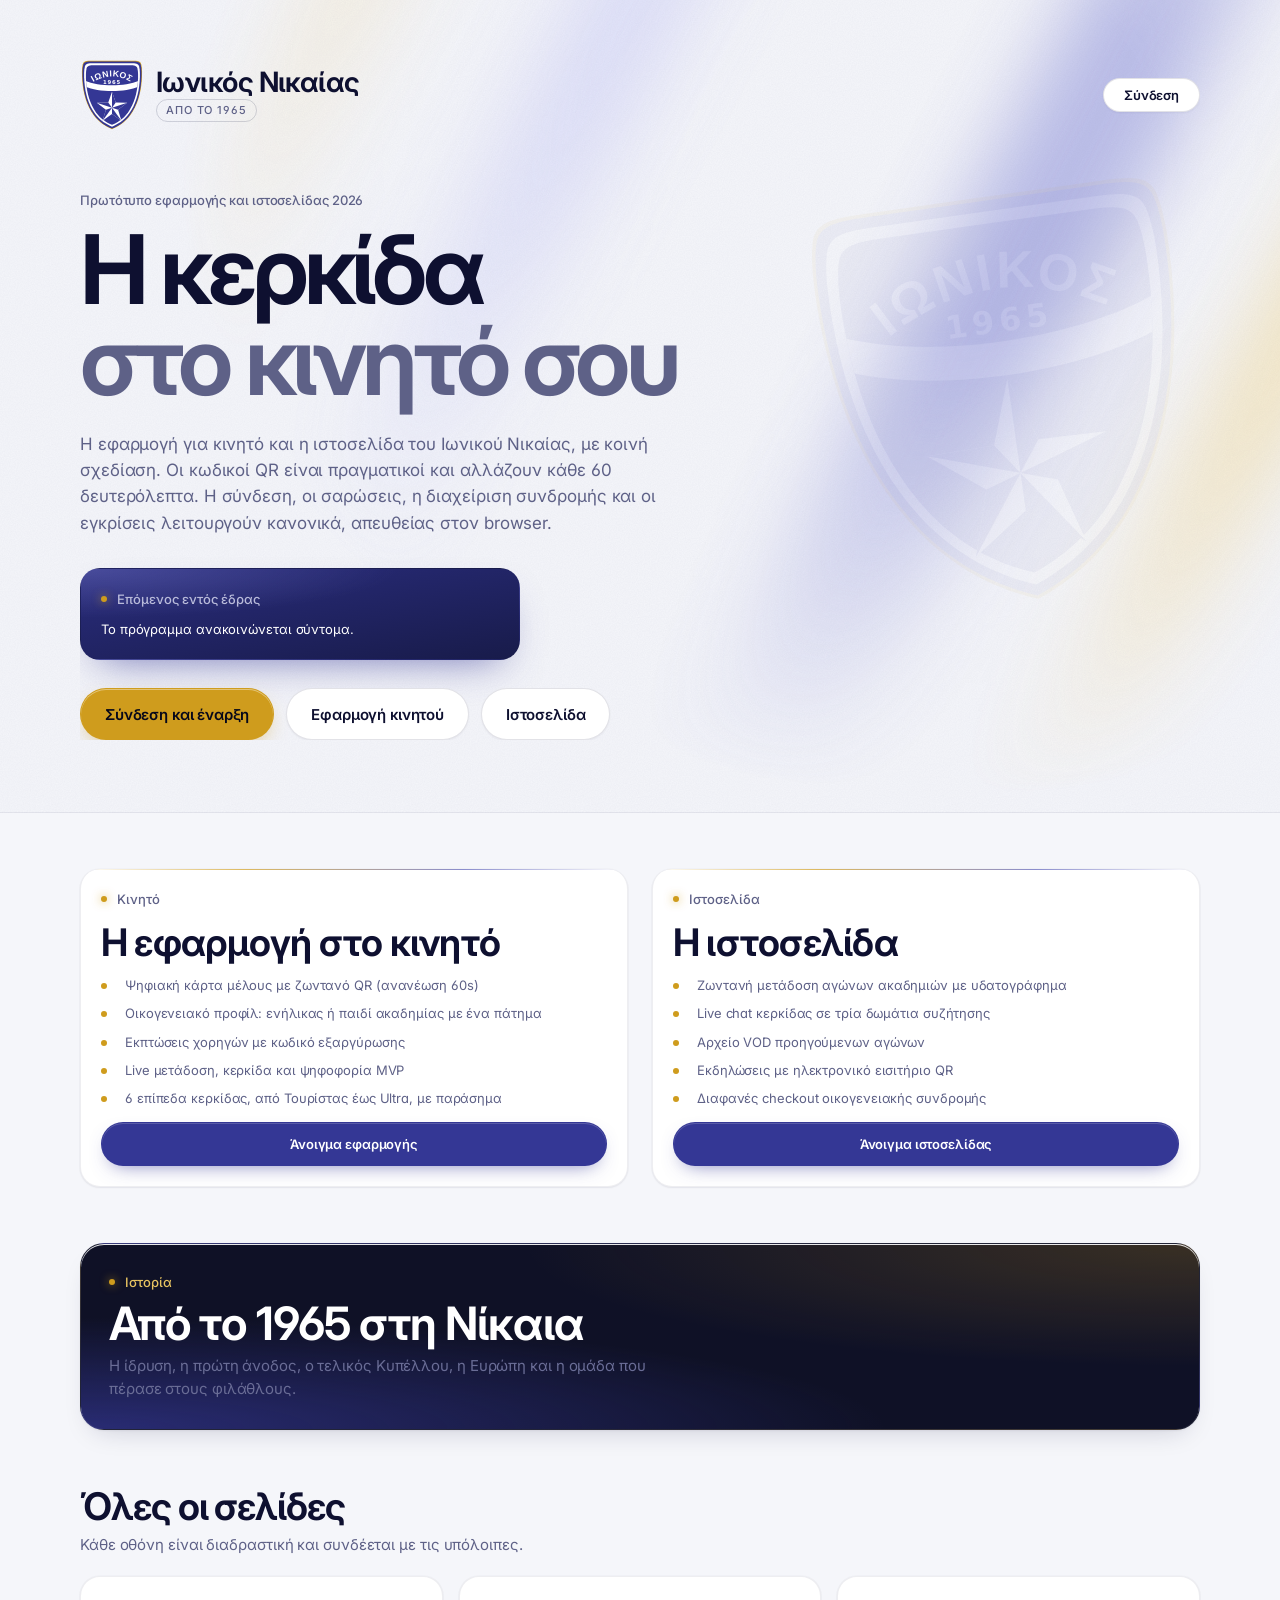
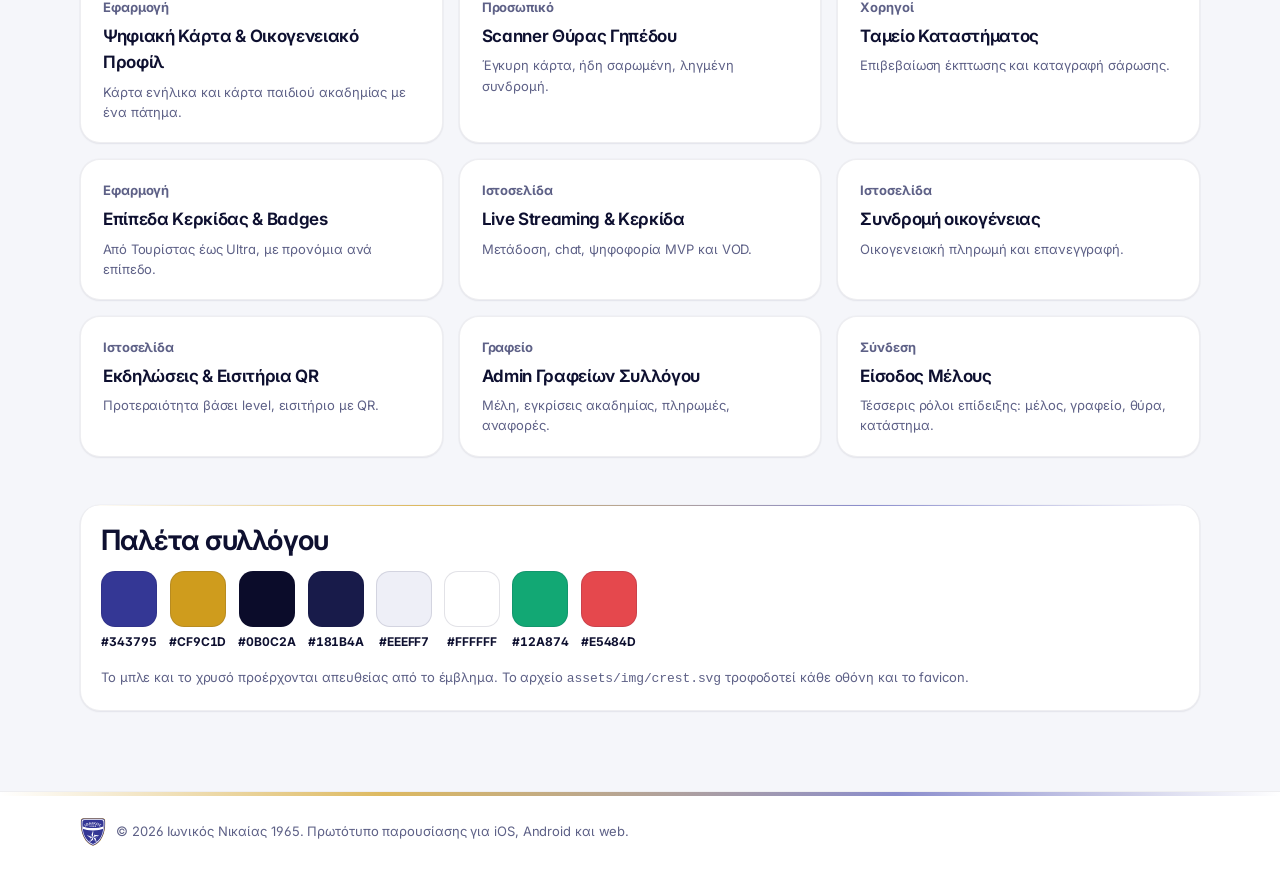
==== index.html @ 1cebd692 "Φωτεινή μοντέρνα εκδοχή Το light.css φορτώνεται μετά το modern.css: λευκό και ανοιχτό γκρι, μπλε κου" ====
<!doctype html>
<html lang="el">
<head>
<meta charset="utf-8">
<meta name="viewport" content="width=device-width, initial-scale=1">
<title>Ιωνικός 1965 · UI/UX Πρωτότυπο Εφαρμογής &amp; Ιστοσελίδας 2026</title>
<meta name="description" content="Διαδραστικό πρωτότυπο: η επίσημη εφαρμογή και η ιστοσελίδα του Ιωνικού Νικαίας 1965.">
<link rel="icon" href="assets/img/crest.svg">
<link rel="preconnect" href="https://fonts.googleapis.com">
<link rel="preconnect" href="https://fonts.gstatic.com" crossorigin>
<link href="https://fonts.googleapis.com/css2?family=Inter:wght@400..800&display=swap" rel="stylesheet">
<link rel="stylesheet" href="assets/css/tokens.css?v=20261108L2">
<link rel="stylesheet" href="assets/css/components.css?v=20261108L2">
<link rel="stylesheet" href="assets/css/shell.css?v=20261108L2">
<style>
  .hero {
    position: relative;
    padding: 56px 24px 72px;
    background: var(--terrace), var(--floodlight), var(--ink-900);
    color: #fff;
  }
  .hero__wrap { max-width: 1120px; margin: 0 auto; position: relative; }
  .hero__top { display: flex; align-items: center; justify-content: space-between; gap: 16px; flex-wrap: wrap; margin-bottom: 56px; }
  .hero__kicker { color: var(--ion-gold-300); font-family: var(--font-display); font-weight: 700; font-size: var(--fs-md); margin: 0 0 14px; }
  .hero h1 {
    font-size: clamp(48px, 9vw, 112px);
    font-weight: 900;
    font-stretch: 66%;
    line-height: .9;
    letter-spacing: -.01em;
    max-width: 11ch;
  }
  .hero h1 span { display: block; color: var(--ion-gold); }
  .hero p.lead { color: var(--ink-300); font-size: var(--fs-md); max-width: 58ch; margin: 24px 0 32px; }
  .hero .crest-watermark::before { width: min(40%, 380px); right: 0; opacity: .1; }
  .hero__countdown { max-width: 440px; margin: 0 0 28px; }

  .main { background: var(--bg); padding: 56px 24px 80px; }
  .main__wrap { max-width: 1120px; margin: 0 auto; }

  .mock-grid { display: grid; grid-template-columns: 1fr 1fr; gap: 24px; margin-bottom: 56px; }
  .mock { display: grid; gap: 14px; align-content: start; }
  .mock__title { font-family: var(--font-display); font-size: var(--fs-2xl); font-weight: 800; font-stretch: var(--stretch-headline); line-height: 1; }
  .mock__list { margin: 0; padding: 0; list-style: none; color: var(--text-muted); font-size: var(--fs-sm); display: grid; gap: 8px; }
  .mock__list li { display: grid; grid-template-columns: 14px 1fr; gap: 10px; align-items: baseline; }
  .mock__list li::before { content: ""; width: 8px; height: 8px; border-radius: 2px; background: var(--ion-gold); transform: translateY(-1px); }

  .screens { display: grid; grid-template-columns: repeat(3, 1fr); gap: 16px; }
  .screen-link {
    display: grid; gap: 6px; align-content: start;
    padding: 20px 20px 20px 22px;
    border-radius: var(--r-lg);
    background: var(--paper);
    border: 1px solid var(--paper-200);
    box-shadow: inset 4px 0 0 var(--paper-300);
    text-decoration: none;
    color: inherit;
    transition: box-shadow var(--dur) var(--ease), border-color var(--dur) var(--ease);
  }
  .screen-link:hover { border-color: var(--ion-navy-300); box-shadow: inset 4px 0 0 var(--ion-gold), var(--shadow-md); }
  .screen-link__no { font-family: var(--font-display); font-size: var(--fs-sm); font-weight: 700; color: var(--ion-gold-600); }
  .screen-link__name { font-family: var(--font-display); font-weight: 800; font-size: var(--fs-md); }
  .screen-link__desc { font-size: var(--fs-sm); color: var(--text-muted); }

  .history-link {
    display: grid; gap: 8px; margin-bottom: 56px;
    padding: 28px; border-radius: var(--r-xl);
    background: var(--terrace), linear-gradient(120deg, var(--ion-navy), var(--ion-navy-700));
    color: #fff; text-decoration: none;
    box-shadow: inset 6px 0 0 var(--ion-gold), var(--shadow-md);
  }
  .history-link .eyebrow { color: var(--ion-gold-300); }
  .history-link__title { font-family: var(--font-display); font-weight: 900; font-stretch: var(--stretch-headline); font-size: clamp(30px, 5vw, 46px); line-height: 1; }
  .history-link__text { color: var(--ink-300); max-width: 60ch; }
  .history-link:hover { box-shadow: inset 6px 0 0 var(--ion-gold), var(--shadow-lg); }
  .palette { display: flex; flex-wrap: wrap; gap: 12px; }
  .sw { display: grid; gap: 6px; justify-items: center; font-size: var(--fs-xs); font-family: var(--font-display); font-weight: 700; font-variant-numeric: tabular-nums; }
  .sw__chip { width: 56px; height: 56px; border-radius: var(--r-md); border: 1px solid rgba(0,0,0,.12); }

  @media (max-width: 860px) {
    .mock-grid, .screens { grid-template-columns: 1fr; }
    .hero__top { margin-bottom: 36px; }
  }
</style>
<link rel="stylesheet" href="assets/css/modern.css?v=20261108L2">
<link rel="stylesheet" href="assets/css/light.css?v=20261108L2">
</head>
<body>

<header class="hero theme-dark">
  <div class="hero__wrap crest-watermark">
    <div class="hero__top">
      <div class="brandmark">
        <img class="crest crest--lg" src="assets/img/crest.svg" alt="Έμβλημα Ιωνικού Νικαίας">
        <div class="brandmark__text">
          <strong class="brandmark__name" style="font-size:var(--fs-xl)">Ιωνικός Νικαίας</strong>
          <span class="seal" style="justify-self:start">ΑΠΟ ΤΟ 1965</span>
        </div>
      </div>
      <a class="btn btn--ghost btn--sm" href="login.html">Σύνδεση</a>
    </div>

    <p class="hero__kicker">Πρωτότυπο εφαρμογής και ιστοσελίδας 2026</p>
    <h1>Η κερκίδα <span>στο κινητό σου</span></h1>
    <p class="lead">
      Η εφαρμογή για κινητό και η ιστοσελίδα του Ιωνικού Νικαίας, με κοινή σχεδίαση.
      Οι κωδικοί QR είναι πραγματικοί και αλλάζουν κάθε 60 δευτερόλεπτα. Η σύνδεση,
      οι σαρώσεις, η διαχείριση συνδρομής και οι εγκρίσεις λειτουργούν κανονικά,
      απευθείας στον browser.
    </p>

    <div class="hero__countdown" id="heroCountdown"></div>

    <div class="cluster">
      <a class="btn btn--gold btn--lg" href="login.html">Σύνδεση και έναρξη</a>
      <a class="btn btn--outline btn--lg" href="app.html">Εφαρμογή κινητού</a>
      <a class="btn btn--outline btn--lg" href="web.html">Ιστοσελίδα</a>
    </div>
  </div>
</header>

<main class="main">
  <div class="main__wrap">

    <section class="mock-grid">
      <article class="mock card card--rule">
        <div class="eyebrow">Κινητό</div>
        <h2 class="mock__title">Η εφαρμογή στο κινητό</h2>
        <ul class="mock__list">
          <li>Ψηφιακή κάρτα μέλους με ζωντανό QR (ανανέωση 60s)</li>
          <li>Οικογενειακό προφίλ: ενήλικας ή παιδί ακαδημίας με ένα πάτημα</li>
          <li>Εκπτώσεις χορηγών με κωδικό εξαργύρωσης</li>
          <li>Live μετάδοση, κερκίδα και ψηφοφορία MVP</li>
          <li>6 επίπεδα κερκίδας, από Τουρίστας έως Ultra, με παράσημα</li>
        </ul>
        <a class="btn btn--primary btn--block" href="app.html">Άνοιγμα εφαρμογής</a>
      </article>

      <article class="mock card card--rule">
        <div class="eyebrow">Ιστοσελίδα</div>
        <h2 class="mock__title">Η ιστοσελίδα</h2>
        <ul class="mock__list">
          <li>Ζωντανή μετάδοση αγώνων ακαδημιών με υδατογράφημα</li>
          <li>Live chat κερκίδας σε τρία δωμάτια συζήτησης</li>
          <li>Αρχείο VOD προηγούμενων αγώνων</li>
          <li>Εκδηλώσεις με ηλεκτρονικό εισιτήριο QR</li>
          <li>Διαφανές checkout οικογενειακής συνδρομής</li>
        </ul>
        <a class="btn btn--primary btn--block" href="web.html">Άνοιγμα ιστοσελίδας</a>
      </article>
    </section>

    <a class="history-link" href="web.html#history">
      <span class="eyebrow">Ιστορία</span>
      <span class="history-link__title">Από το 1965 στη Νίκαια</span>
      <span class="history-link__text">Η ίδρυση, η πρώτη άνοδος, ο τελικός Κυπέλλου, η Ευρώπη και η ομάδα που πέρασε στους φιλάθλους.</span>
    </a>

    <h2 class="display" style="font-size:var(--fs-2xl);margin-bottom:6px">Όλες οι σελίδες</h2>
    <p class="muted" style="margin:0 0 20px">Κάθε οθόνη είναι διαδραστική και συνδέεται με τις υπόλοιπες.</p>

    <section class="screens" style="margin-bottom:48px">
      <a class="screen-link" href="app.html">
        <span class="screen-link__no">Εφαρμογή</span>
        <span class="screen-link__name">Ψηφιακή Κάρτα &amp; Οικογενειακό Προφίλ</span>
        <span class="screen-link__desc">Κάρτα ενήλικα και κάρτα παιδιού ακαδημίας με ένα πάτημα.</span>
      </a>
      <a class="screen-link" href="scanner.html">
        <span class="screen-link__no">Προσωπικό</span>
        <span class="screen-link__name">Scanner Θύρας Γηπέδου</span>
        <span class="screen-link__desc">Έγκυρη κάρτα, ήδη σαρωμένη, ληγμένη συνδρομή.</span>
      </a>
      <a class="screen-link" href="merchant.html">
        <span class="screen-link__no">Χορηγοί</span>
        <span class="screen-link__name">Ταμείο Καταστήματος</span>
        <span class="screen-link__desc">Επιβεβαίωση έκπτωσης και καταγραφή σάρωσης.</span>
      </a>
      <a class="screen-link" href="app.html">
        <span class="screen-link__no">Εφαρμογή</span>
        <span class="screen-link__name">Επίπεδα Κερκίδας &amp; Badges</span>
        <span class="screen-link__desc">Από Τουρίστας έως Ultra, με προνόμια ανά επίπεδο.</span>
      </a>
      <a class="screen-link" href="web.html#live">
        <span class="screen-link__no">Ιστοσελίδα</span>
        <span class="screen-link__name">Live Streaming &amp; Κερκίδα</span>
        <span class="screen-link__desc">Μετάδοση, chat, ψηφοφορία MVP και VOD.</span>
      </a>
      <a class="screen-link" href="web.html#subscription">
        <span class="screen-link__no">Ιστοσελίδα</span>
        <span class="screen-link__name">Συνδρομή οικογένειας</span>
        <span class="screen-link__desc">Οικογενειακή πληρωμή και επανεγγραφή.</span>
      </a>
      <a class="screen-link" href="web.html#events">
        <span class="screen-link__no">Ιστοσελίδα</span>
        <span class="screen-link__name">Εκδηλώσεις &amp; Εισιτήρια QR</span>
        <span class="screen-link__desc">Προτεραιότητα βάσει level, εισιτήριο με QR.</span>
      </a>
      <a class="screen-link" href="admin.html">
        <span class="screen-link__no">Γραφείο</span>
        <span class="screen-link__name">Admin Γραφείων Συλλόγου</span>
        <span class="screen-link__desc">Μέλη, εγκρίσεις ακαδημίας, πληρωμές, αναφορές.</span>
      </a>
      <a class="screen-link" href="login.html">
        <span class="screen-link__no">Σύνδεση</span>
        <span class="screen-link__name">Είσοδος Μέλους</span>
        <span class="screen-link__desc">Τέσσερις ρόλοι επίδειξης: μέλος, γραφείο, θύρα, κατάστημα.</span>
      </a>
    </section>

    <section class="card card--rule">
      <h2 class="display" style="font-size:var(--fs-xl);margin-bottom:16px">Παλέτα συλλόγου</h2>
      <div class="palette">
        <div class="sw"><span class="sw__chip" style="background:#343795"></span>#343795</div>
        <div class="sw"><span class="sw__chip" style="background:#CF9C1D"></span>#CF9C1D</div>
        <div class="sw"><span class="sw__chip" style="background:#0B0C2A"></span>#0B0C2A</div>
        <div class="sw"><span class="sw__chip" style="background:#181B4A"></span>#181B4A</div>
        <div class="sw"><span class="sw__chip" style="background:#EEEFF7"></span>#EEEFF7</div>
        <div class="sw"><span class="sw__chip" style="background:#FFFFFF"></span>#FFFFFF</div>
        <div class="sw"><span class="sw__chip" style="background:#12A874"></span>#12A874</div>
        <div class="sw"><span class="sw__chip" style="background:#E5484D"></span>#E5484D</div>
      </div>
      <p class="t-sm muted" style="margin:16px 0 0">
        Το μπλε και το χρυσό προέρχονται απευθείας από το έμβλημα. Το αρχείο
        <code>assets/img/crest.svg</code> τροφοδοτεί κάθε οθόνη και το favicon.
      </p>
    </section>

  </div>
</main>

<footer class="web__foot theme-dark has-stripe has-stripe--top">
  <div class="cluster" style="max-width:1120px;margin:0 auto;gap:10px">
    <img class="crest crest--sm" src="assets/img/crest.svg" alt="">
    © 2026 Ιωνικός Νικαίας 1965. Πρωτότυπο παρουσίασης για iOS, Android και web.
  </div>
</footer>

<script src="assets/js/data.js?v=20261108L2"></script>
<script src="assets/js/core.js?v=20261108L2"></script>
<script src="assets/js/icons.js?v=20261108L2"></script>
<script>
  (function () {
    var ION = window.ION, p = ION.Auth.activeProfile();
    document.getElementById("heroCountdown").appendChild(ION.countdownCard(p ? p.id : null, "login.html"));
  })();
</script>
</body>
</html>
---- assets/css/tokens.css ----
/* ==========================================================================
   ΙΩΝΙΚΟΣ 1965 :: Design Tokens
   Heritage matchday: όλα τα χρώματα βγαίνουν από το έμβλημα.
   Ένα αρχείο, μία αλήθεια: web + app χρησιμοποιούν τα ίδια tokens.
   ========================================================================== */

:root {
  /* ---- Brand ---------------------------------------------------------- */
  /* Μπλε και χρυσό ακριβώς από το έμβλημα του συλλόγου. */
  --ion-navy:        #343795;  /* κύριο χρώμα συλλόγου */
  --ion-navy-600:    #2A2D7E;
  --ion-navy-700:    #1F2163;
  --ion-navy-300:    #6E71C0;
  --ion-navy-100:    #E4E5F5;

  --ion-gold:        #CF9C1D;  /* μόνο για τόνους: γραμμές, ενεργά, κύρια ενέργεια */
  --ion-gold-600:    #9E7612;  /* χρυσό για κείμενο πάνω σε ανοιχτό φόντο */
  --ion-gold-300:    #E7C361;
  --ion-gold-100:    #F8EDCF;

  /* ---- Νύχτα αγώνα: σκοτεινές επιφάνειες βαμμένες με το μπλε του εμβλήματος */
  --ink-900:         #0B0C2A;  /* φόντο γηπέδου τη νύχτα */
  --ink-800:         #111339;
  --ink-700:         #181B4A;  /* κάρτες σε dark, κείμενο σε light */
  --ink-600:         #23266A;
  --ink-500:         #3A3D7A;
  --ink-400:         #5F6290;
  --ink-300:         #A9ABCF;

  --line-dark:       #2E3275;  /* περίγραμμα σε σκοτεινές επιφάνειες */
  --line-dark-soft:  #20235C;

  /* ---- Χαρτί: ανοιχτές επιφάνειες με απόχρωση μπλε, όχι μπεζ ---------- */
  --paper:           #FFFFFF;
  --paper-50:        #F8F8FC;
  --paper-100:       #EEEFF7;
  --paper-200:       #E3E5F1;
  --paper-300:       #CDD0E4;

  /* ---- Semantic ------------------------------------------------------- */
  --ok:              #12A874;
  --ok-600:          #0B7F57;
  --ok-300:          #3DDBA0;
  --ok-soft:         #0E3A2E;

  --warn:            #F0A020;
  --warn-soft:       #5A3310;

  --danger:          #E5484D;
  --danger-600:      #C8363B;
  --danger-300:      #FF7A7E;
  --danger-soft:     #4A1114;

  --live:            #FF3B30;

  /* ---- Βαθμίδες τροπαίων ---------------------------------------------- */
  --tier-bronze:     #B4703A;
  --tier-silver:     #9AA3B5;
  --tier-gold:       var(--ion-gold);
  --tier-platinum:   #A7C7E7;

  /* ---- Ρόλοι (light theme = προεπιλογή) ------------------------------- */
  --bg:              var(--paper-100);
  --surface:         var(--paper);
  --surface-2:       var(--paper-50);
  --surface-3:       var(--paper-200);
  --border:          var(--paper-300);
  --border-soft:     var(--paper-200);
  --text:            var(--ink-700);
  --text-muted:      var(--ink-400);
  --text-invert:     #FFFFFF;

  /* ---- Typography ------------------------------------------------------ */
  /* Noto Sans Display (μεταβλητό πλάτος, πλήρη ελληνικά) για τίτλους.
     Open Sans για το κείμενο. Το πλάτος κληρονομείται: οι τίτλοι
     στενεύουν, η Open Sans δεν έχει άξονα πλάτους και μένει ίδια. */
  --font-display: "Noto Sans Display", "Commissioner", system-ui, -apple-system, "Segoe UI", sans-serif;
  --font-body:    "Open Sans", system-ui, -apple-system, "Segoe UI", sans-serif;
  --stretch-ui:       88%;   /* κουμπιά, ετικέτες */
  --stretch-headline: 72%;   /* μεγάλοι τίτλοι, σκορ */

  --fs-xs:    12px;
  --fs-sm:    13px;
  --fs-base:  15px;
  --fs-md:    17px;
  --fs-lg:    21px;
  --fs-xl:    28px;
  --fs-2xl:   38px;
  --fs-3xl:   52px;

  --lh-tight: 1.08;
  --lh-snug:  1.35;
  --lh-base:  1.55;

  /* ---- Space / radius / elevation -------------------------------------- */
  --sp-1:  4px;
  --sp-2:  8px;
  --sp-3:  12px;
  --sp-4:  16px;
  --sp-5:  20px;
  --sp-6:  24px;
  --sp-8:  32px;
  --sp-10: 40px;
  --sp-12: 48px;
  --sp-16: 64px;

  /* Ιεραρχία γωνιών: τα χειριστήρια είναι πιο τετράγωνα από τις κάρτες. */
  --r-sm:   6px;
  --r-md:   10px;
  --r-lg:   14px;
  --r-xl:   20px;
  --r-2xl:  28px;
  --r-pill: 999px;

  --shadow-sm:  0 1px 0 rgba(24, 27, 74, .04), 0 1px 2px rgba(24, 27, 74, .08);
  --shadow-md:  0 2px 0 rgba(24, 27, 74, .04), 0 8px 18px -6px rgba(24, 27, 74, .18);
  --shadow-lg:  0 24px 48px -12px rgba(11, 12, 42, .42), 0 4px 10px rgba(11, 12, 42, .12);
  --shadow-gold: 0 0 0 1px var(--ion-gold), 0 10px 28px -8px rgba(207, 156, 29, .45);

  --ring: 0 0 0 3px rgba(207, 156, 29, .55);

  /* ---- Υπογραφή συλλόγου ------------------------------------------------ */
  /* Ρίγα κασκόλ: μπλε, λευκή λωρίδα, χρυσή λωρίδα. */
  --stripe: repeating-linear-gradient(90deg,
              var(--ion-gold) 0 28px,
              #fff 28px 32px,
              var(--ion-navy) 32px 60px,
              #fff 60px 64px);
  /* Διαγώνια υφή σκαλιών κερκίδας, μόνο σε σκοτεινές επιφάνειες. */
  --terrace: repeating-linear-gradient(135deg,
              rgba(255, 255, 255, .035) 0 2px,
              transparent 2px 13px);
  /* Ουρανός γηπέδου: προβολείς πάνω από το μπλε της νύχτας. */
  --floodlight:
    radial-gradient(900px 420px at 50% -12%, rgba(110, 113, 192, .42), transparent 64%),
    radial-gradient(520px 300px at 100% 0%, rgba(207, 156, 29, .14), transparent 60%);

  --dur: 180ms;
  --ease: cubic-bezier(.2, .7, .3, 1);
}

html { font-stretch: var(--stretch-ui); }

/* ---- Dark surfaces (Live / Scanner / headers / ήρωες) ------------------ */
.theme-dark,
:root[data-theme="dark"] {
  --bg:          var(--ink-900);
  --surface:     var(--ink-700);
  --surface-2:   var(--ink-800);
  --surface-3:   var(--ink-600);
  --border:      var(--line-dark);
  --border-soft: var(--line-dark-soft);
  --text:        #F3F4FC;
  --text-muted:  var(--ink-300);
  --text-invert: var(--ink-900);
}

@media (prefers-reduced-motion: reduce) {
  *, *::before, *::after {
    animation-duration: .001ms !important;
    animation-iteration-count: 1 !important;
    transition-duration: .001ms !important;
  }
}

/* ---- Φωτεινή επιφάνεια μέσα σε σκοτεινή σελίδα ----------------------- */
.theme-light {
  --surface:     var(--paper);
  --surface-2:   var(--paper-50);
  --surface-3:   var(--paper-200);
  --border:      var(--paper-300);
  --border-soft: var(--paper-200);
  --text:        var(--ink-700);
  --text-muted:  var(--ink-400);
  --text-invert: #FFFFFF;
  color: var(--text);
}
---- assets/css/components.css ----
/* ==========================================================================
   ΙΩΝΙΚΟΣ 1965 :: Κοινά Components
   Τα ΙΔΙΑ κουμπιά, κάρτες, chips, tabs σε app ΚΑΙ web.
   ========================================================================== */

*, *::before, *::after { box-sizing: border-box; }

html { -webkit-text-size-adjust: 100%; }

body {
  margin: 0;
  font-family: var(--font-body);
  font-size: var(--fs-base);
  line-height: var(--lh-base);
  color: var(--text);
  background: var(--bg);
  -webkit-font-smoothing: antialiased;
  text-rendering: optimizeLegibility;
}

h1, h2, h3, h4, h5 {
  font-family: var(--font-display);
  line-height: var(--lh-tight);
  margin: 0;
  letter-spacing: -.005em;
}
h1, h2 { font-stretch: var(--stretch-headline); font-weight: 800; }

a { color: inherit; }

img, svg { max-width: 100%; }

:focus-visible {
  outline: none;
  box-shadow: var(--ring);
  border-radius: var(--r-sm);
}

/* ---- Eyebrow: πεζά, με χρυσή εγκοπή μπροστά ---------------------------- */
.eyebrow {
  display: inline-flex;
  align-items: center;
  gap: 10px;
  font-family: var(--font-display);
  font-size: var(--fs-sm);
  font-weight: 700;
  letter-spacing: .01em;
  color: var(--ion-navy);
}
.eyebrow::before {
  content: "";
  width: 18px; height: 3px;
  border-radius: 2px;
  background: var(--ion-gold);
}
.theme-dark .eyebrow { color: var(--ion-gold-300); }

.screen-title {
  font-size: var(--fs-2xl);
  font-weight: 800;
  margin-top: var(--sp-2);
}

/* ==========================================================================
   BUTTONS : ένα base, πέντε variants, τρία μεγέθη. Παντού ίδια.
   ========================================================================== */
.btn {
  --btn-bg: var(--ion-navy);
  --btn-fg: #fff;
  --btn-bd: transparent;

  appearance: none;
  display: inline-flex;
  align-items: center;
  justify-content: center;
  gap: var(--sp-2);

  font-family: var(--font-display);
  font-size: var(--fs-base);
  font-weight: 700;
  letter-spacing: .01em;
  line-height: 1;
  text-decoration: none;
  white-space: nowrap;

  min-height: 46px;
  padding: 0 var(--sp-5);
  border: 1.5px solid var(--btn-bd);
  border-radius: var(--r-sm);
  font-stretch: var(--stretch-ui);
  background: var(--btn-bg);
  color: var(--btn-fg);
  cursor: pointer;

  transition: transform var(--dur) var(--ease),
              filter var(--dur) var(--ease),
              background-color var(--dur) var(--ease),
              box-shadow var(--dur) var(--ease);
}
.btn:hover:not(:disabled) { filter: brightness(1.1); }
.btn:focus-visible { box-shadow: var(--ring); border-radius: var(--r-sm); }
.btn:active:not(:disabled) { transform: translateY(1px) scale(.995); }
.btn:disabled { opacity: .45; cursor: not-allowed; }

.btn--primary { --btn-bg: var(--ion-navy); --btn-fg: #fff; }
.btn--gold    { --btn-bg: var(--ion-gold); --btn-fg: var(--ink-900); box-shadow: inset 0 -2px 0 rgba(0,0,0,.14); }
.btn--primary { box-shadow: inset 0 -2px 0 rgba(0,0,0,.22); }
.btn--success { --btn-bg: var(--ok);       --btn-fg: #fff; }
.btn--danger  { --btn-bg: var(--danger);   --btn-fg: #fff; }

.btn--ghost {
  --btn-bg: transparent;
  --btn-fg: var(--text);
  --btn-bd: var(--border);
}
.btn--ghost:hover:not(:disabled) { background: var(--surface-3); filter: none; }

.btn--outline {
  --btn-bg: transparent;
  --btn-fg: var(--ion-navy);
  --btn-bd: var(--ion-navy);
}
.theme-dark .btn--outline { --btn-fg: var(--ion-gold-300); --btn-bd: var(--ion-gold); }
.theme-dark .btn--ghost { --btn-fg: var(--text); --btn-bd: rgba(255,255,255,.22); }
.theme-dark .btn--ghost:hover:not(:disabled) { background: rgba(255,255,255,.08); }

.btn--sm { min-height: 36px; padding: 0 var(--sp-4); font-size: var(--fs-sm); }
.btn--lg { min-height: 56px; padding: 0 var(--sp-8); font-size: var(--fs-md); border-radius: var(--r-md); }
.btn--block { display: flex; width: 100%; }
.btn--icon { padding: 0; width: 46px; min-height: 46px; }
.btn--icon.btn--sm { width: 36px; min-height: 36px; }

.btn__sub {
  font-family: var(--font-body);
  font-weight: 600;
  font-size: var(--fs-xs);
  opacity: .8;
}

/* ==========================================================================
   CARDS
   ========================================================================== */
.card {
  background: var(--surface);
  border: 1px solid var(--border-soft);
  border-radius: var(--r-lg);
  padding: var(--sp-5);
  box-shadow: var(--shadow-sm);
}
.card--flat   { box-shadow: none; }
.card--raised { box-shadow: var(--shadow-md); }
.card--navy {
  background: var(--terrace), linear-gradient(165deg, var(--ion-navy) 0%, var(--ion-navy-700) 100%);
  border-color: transparent;
  color: #fff;
}
.card--ink {
  background: var(--terrace), var(--ink-700);
  border-color: var(--line-dark);
  color: #F3F4FC;
}
/* Κάρτα με χρυσή γραμμή στην κορυφή: για τα σημαντικά (συνδρομή, πακέτα). */
.card--rule {
  position: relative;
  border-top: 0;
  padding-top: calc(var(--sp-5) + 4px);
  overflow: hidden;
}
.card--rule::before {
  content: "";
  position: absolute; left: 0; right: 0; top: 0;
  height: 4px;
  background: var(--stripe);
}
.card--gold-ring { box-shadow: var(--shadow-gold); border-color: transparent; }

.card__title {
  font-family: var(--font-display);
  font-size: var(--fs-md);
  font-weight: 800;
}
.card__meta { font-size: var(--fs-sm); color: var(--text-muted); }

/* ==========================================================================
   CHIPS / BADGES / PILLS
   ========================================================================== */
.chip {
  display: inline-flex;
  align-items: center;
  gap: var(--sp-2);
  font-family: var(--font-display);
  font-size: var(--fs-sm);
  font-weight: 700;
  padding: 7px var(--sp-4);
  border-radius: var(--r-pill);
  border: 1px solid var(--border);
  background: var(--surface);
  color: var(--text);
  cursor: pointer;
  transition: all var(--dur) var(--ease);
}
.chip:hover { border-color: var(--ion-navy-300); }
.chip.is-active {
  background: var(--ion-navy);
  border-color: var(--ion-navy);
  color: #fff;
}

.badge {
  display: inline-flex;
  align-items: center;
  gap: 6px;
  font-family: var(--font-display);
  font-size: var(--fs-xs);
  font-weight: 800;
  letter-spacing: .06em;
  text-transform: uppercase;
  padding: 5px 10px;
  border-radius: var(--r-sm);
  background: var(--surface-3);
  color: var(--text);
}
.badge--ok     { background: rgba(16,185,129,.16); color: var(--ok-300); }
.badge--warn   { background: rgba(245,166,35,.18); color: var(--warn); }
.badge--danger { background: rgba(239,68,68,.16);  color: var(--danger-300); }
.badge--gold   { background: rgba(207, 156, 29,.18); color: var(--ion-gold-600); }
.theme-dark .badge--gold { color: var(--ion-gold-300); }
.badge--ok     { color: var(--ok-600); }
.theme-dark .badge--ok, .scan-state .badge--ok { color: var(--ok-300); }
.badge--danger { color: var(--danger-600); }
.theme-dark .badge--danger { color: var(--danger-300); }
.badge--navy   { background: var(--ion-navy); color: #fff; }

.badge--live {
  background: var(--live);
  color: #fff;
  letter-spacing: .1em;
}
.badge--live::before {
  content: "";
  width: 7px; height: 7px;
  border-radius: 50%;
  background: #fff;
  animation: pulse 1.6s infinite;
}
@keyframes pulse { 0%,100% { opacity: 1 } 50% { opacity: .25 } }

.dot {
  width: 8px; height: 8px;
  border-radius: 50%;
  display: inline-block;
  background: var(--ok);
}
.dot--gold { background: var(--ion-gold); }
.dot--red  { background: var(--danger); }

/* ==========================================================================
   SEGMENTED CONTROL (profile switcher)
   ========================================================================== */
.segmented {
  display: flex;
  gap: var(--sp-1);
  padding: var(--sp-1);
  background: var(--paper-200);
  border-radius: var(--r-md);
}
.theme-dark .segmented { background: var(--ink-800); }

.segmented__btn {
  flex: 1;
  appearance: none;
  border: 0;
  background: transparent;
  font-family: var(--font-display);
  font-size: var(--fs-sm);
  font-weight: 700;
  color: var(--text-muted);
  padding: 10px var(--sp-3);
  border-radius: var(--r-sm);
  cursor: pointer;
  transition: all var(--dur) var(--ease);
  line-height: 1.25;
}
.segmented__btn.is-active {
  background: var(--ion-navy);
  color: #fff;
  box-shadow: inset 0 -2px 0 var(--ion-gold), var(--shadow-sm);
}
.segmented__btn.is-active[data-tone="gold"] {
  background: var(--ion-gold);
  color: var(--ink-900);
}

/* ==========================================================================
   LIST ROWS
   ========================================================================== */
.row {
  display: flex;
  align-items: center;
  gap: var(--sp-4);
  padding: var(--sp-4);
  background: var(--surface);
  border: 1px solid var(--border-soft);
  border-radius: var(--r-md);
  transition: all var(--dur) var(--ease);
}
.row + .row { margin-top: var(--sp-3); }
.row__icon {
  flex: 0 0 auto;
  width: 40px; height: 40px;
  display: grid; place-items: center;
  border-radius: var(--r-sm);
  background: var(--ion-navy-100);
  color: var(--ion-navy);
}
.theme-dark .row__icon { background: rgba(52, 55, 149,.5); color: var(--ion-gold-300); }
.row__body { flex: 1 1 auto; min-width: 0; }
.row__title { font-weight: 700; font-family: var(--font-display); }
.row__meta  { font-size: var(--fs-sm); color: var(--text-muted); }
.row__end   { flex: 0 0 auto; font-family: var(--font-display); font-weight: 800; }
.row--clickable { cursor: pointer; }
.row--clickable:hover { border-color: var(--ion-navy-300); box-shadow: var(--shadow-md); }
.row--clickable:hover .row__icon { background: var(--ion-navy); color: var(--ion-gold-300); }

/* ==========================================================================
   STATS
   ========================================================================== */
.stat { display: grid; gap: 2px; }
.stat__value {
  font-family: var(--font-display);
  font-size: var(--fs-2xl);
  font-weight: 800;
  font-stretch: var(--stretch-headline);
  font-variant-numeric: tabular-nums;
  line-height: 1;
}
.stat__label { font-size: var(--fs-sm); color: var(--text-muted); }
.stat--ok   .stat__value { color: var(--ok); }
.stat--gold .stat__value { color: var(--ion-gold-600); }
.theme-dark .stat--gold .stat__value { color: var(--ion-gold); }
.stat--navy .stat__value { color: var(--ion-navy); }
.theme-dark .stat--navy .stat__value { color: #fff; }

/* ==========================================================================
   PROGRESS
   ========================================================================== */
.progress {
  height: 10px;
  border-radius: var(--r-pill);
  background: rgba(255,255,255,.18);
  overflow: hidden;
}
.progress__bar {
  height: 100%;
  border-radius: var(--r-pill);
  background: var(--ion-gold);
  transition: width 600ms var(--ease);
}

/* ==========================================================================
   FORM FIELDS
   ========================================================================== */
.field { display: grid; gap: 6px; }
.field__label {
  font-family: var(--font-display);
  font-size: var(--fs-sm);
  font-weight: 700;
  color: var(--text);
}
.input {
  width: 100%;
  min-height: 48px;
  padding: 0 var(--sp-4);
  font-family: var(--font-body);
  font-size: var(--fs-base);
  color: var(--text);
  background: var(--surface);
  border: 1.5px solid var(--border);
  border-radius: var(--r-md);
  transition: border-color var(--dur) var(--ease), box-shadow var(--dur) var(--ease);
}
.input::placeholder { color: var(--text-muted); }
.input:focus { outline: none; border-color: var(--ion-navy); box-shadow: var(--ring); }
.input--error { border-color: var(--danger); }

.field__error {
  font-size: var(--fs-sm);
  font-weight: 600;
  color: var(--danger);
}

/* ==========================================================================
   CREST (placeholder : αντικαταστήστε με το επίσημο logo)
   ========================================================================== */
.crest { display: block; width: 36px; height: 44px; flex: 0 0 auto; }
.crest--sm { width: 26px; height: 32px; }
.crest--lg { width: 64px; height: 78px; }
.crest--xl { width: 96px; height: 117px; }

/* ==========================================================================
   QR
   ========================================================================== */
.qr {
  background: #fff;
  padding: var(--sp-3);
  border-radius: var(--r-lg);
  display: inline-block;
  line-height: 0;
}
.qr canvas, .qr img { display: block; image-rendering: pixelated; }
.qr--stale { opacity: .35; filter: grayscale(1); }

.qr-countdown {
  font-family: var(--font-display);
  font-weight: 700;
  font-variant-numeric: tabular-nums;
}

/* ==========================================================================
   UTILITIES
   ========================================================================== */
.stack   { display: grid; gap: var(--sp-4); }
.stack-2 { display: grid; gap: var(--sp-2); }
.stack-3 { display: grid; gap: var(--sp-3); }
.stack-6 { display: grid; gap: var(--sp-6); }
.cluster { display: flex; flex-wrap: wrap; gap: var(--sp-3); align-items: center; }
.between { display: flex; align-items: center; justify-content: space-between; gap: var(--sp-3); }
.grow    { flex: 1 1 auto; min-width: 0; }
.center  { text-align: center; }
.muted   { color: var(--text-muted); }
.gold    { color: var(--ion-gold); }
.ok      { color: var(--ok); }
.danger  { color: var(--danger); }
.mono    { font-variant-numeric: tabular-nums; }
.t-sm    { font-size: var(--fs-sm); }
.t-xs    { font-size: var(--fs-xs); }
.t-lg    { font-size: var(--fs-lg); }
.bold    { font-weight: 700; }
.display { font-family: var(--font-display); }
.hidden  { display: none !important; }
.sr-only {
  position: absolute; width: 1px; height: 1px;
  padding: 0; margin: -1px; overflow: hidden;
  clip: rect(0 0 0 0); white-space: nowrap; border: 0;
}

.divider { height: 1px; background: var(--border-soft); border: 0; margin: var(--sp-4) 0; }

/* ---- Toast ------------------------------------------------------------- */
.toast-host {
  position: fixed;
  left: 50%; bottom: 24px;
  transform: translateX(-50%);
  display: grid; gap: var(--sp-2);
  z-index: 9999;
  width: min(420px, calc(100vw - 32px));
}
.toast {
  display: flex; align-items: center; gap: var(--sp-3);
  padding: var(--sp-3) var(--sp-4);
  border-radius: var(--r-md);
  background: var(--ink-700);
  color: #fff;
  box-shadow: var(--shadow-lg);
  font-size: var(--fs-sm);
  font-weight: 600;
  animation: toast-in 240ms var(--ease);
}
.toast--ok     { background: var(--ok-600); }
.toast--danger { background: var(--danger-600); }
@keyframes toast-in { from { opacity: 0; transform: translateY(12px); } }

/* ==========================================================================
   MODAL
   ========================================================================== */
.modal-backdrop {
  position: fixed; inset: 0;
  z-index: 2000;
  background: rgba(11, 12, 42, .7);
  backdrop-filter: blur(4px);
  display: grid; place-items: center;
  padding: var(--sp-4);
  animation: fade-in 160ms var(--ease);
}
@keyframes fade-in { from { opacity: 0 } }

.modal {
  width: min(460px, 100%);
  max-height: 90vh;
  overflow-y: auto;
  background: var(--paper);
  color: var(--ink-700);
  border-radius: var(--r-xl);
  padding: var(--sp-6);
  padding-top: calc(var(--sp-6) + 4px);
  display: grid; gap: var(--sp-4);
  box-shadow: var(--shadow-lg);
  animation: modal-in 200ms var(--ease);
  background-image: var(--stripe);
  background-size: 100% 4px;
  background-repeat: no-repeat;
}
@keyframes modal-in { from { opacity: 0; transform: translateY(14px) scale(.98) } }

.modal__title { font-family: var(--font-display); font-weight: 800; font-size: var(--fs-xl); font-stretch: var(--stretch-headline); line-height: 1.1; }
.modal__text  { font-size: var(--fs-sm); color: var(--ink-400); margin: 0; }
.modal__actions { display: grid; grid-template-columns: 1fr 1fr; gap: var(--sp-3); }
@media (max-width: 420px) { .modal__actions { grid-template-columns: 1fr } }

/* ==========================================================================
   OPTION CARDS (κύκλος χρέωσης, τρόπος πληρωμής)
   ========================================================================== */
.options { display: grid; gap: var(--sp-3); }
.options--row { grid-auto-flow: column; grid-auto-columns: 1fr; }
@media (max-width: 560px) { .options--row { grid-auto-flow: row } }

.option {
  position: relative;
  display: flex; align-items: center; gap: var(--sp-3);
  padding: var(--sp-4);
  border: 1.5px solid var(--border);
  border-radius: var(--r-md);
  background: var(--surface);
  cursor: pointer;
  text-align: left;
  font: inherit;
  color: inherit;
  transition: all var(--dur) var(--ease);
}
.option:hover { border-color: var(--ion-navy-300); }
.option.is-selected {
  border-color: var(--ion-navy);
  box-shadow: inset 0 0 0 1px var(--ion-navy);
  background: var(--ion-navy-100);
}
.theme-dark .option.is-selected {
  background: rgba(52, 55, 149, .34);
  border-color: var(--ion-gold);
  box-shadow: inset 0 0 0 1px var(--ion-gold);
}
.option__mark {
  flex: 0 0 auto;
  width: 20px; height: 20px;
  border-radius: 50%;
  border: 2px solid var(--border);
  display: grid; place-items: center;
}
.option.is-selected .option__mark { border-color: var(--ion-navy); }
.theme-dark .option.is-selected .option__mark { border-color: var(--ion-gold); }
.option.is-selected .option__mark::after {
  content: "";
  width: 10px; height: 10px;
  border-radius: 50%;
  background: var(--ion-navy);
}
.theme-dark .option.is-selected .option__mark::after { background: var(--ion-gold); }
.option__body { flex: 1 1 auto; min-width: 0; }
.option__label { font-family: var(--font-display); font-weight: 700; }
.option__sub { font-size: var(--fs-sm); color: var(--text-muted); }
.option__tag {
  flex: 0 0 auto;
  font-family: var(--font-display); font-weight: 800;
  font-size: var(--fs-xs);
  padding: 4px 9px; border-radius: var(--r-pill);
  background: rgba(16,185,129,.16); color: var(--ok-600);
}
.theme-dark .option__tag { color: var(--ok-300); }

/* ---- Σύνοψη ποσού -------------------------------------------------------- */
.summary { display: grid; gap: var(--sp-2); }
.summary__line { display: flex; justify-content: space-between; gap: var(--sp-3); font-size: var(--fs-sm); }
.summary__line--total {
  font-family: var(--font-display);
  font-weight: 800;
  font-size: var(--fs-md);
  padding-top: var(--sp-3);
  border-top: 1px solid var(--border-soft);
}
.summary__line.is-credit { color: var(--ok-600); }
.theme-dark .summary__line.is-credit { color: var(--ok-300); }
.summary__line.is-charge { color: var(--danger); }

/* ---- Select -------------------------------------------------------------- */
.select {
  width: 100%;
  min-height: 48px;
  padding: 0 var(--sp-4);
  font: inherit;
  color: var(--text);
  background: var(--surface);
  border: 1.5px solid var(--border);
  border-radius: var(--r-md);
  cursor: pointer;
}
.select:focus { outline: none; border-color: var(--ion-navy); box-shadow: var(--ring); }
.option__label, .option__sub { display: block; }
.theme-light .segmented { background: var(--paper-200); }
.theme-light .btn--ghost { --btn-fg: var(--ink-700); --btn-bd: var(--paper-300); }

/* ---- Ανθεκτικότητα σε στενές οθόνες -------------------------------------- */
/* Τα grid παιδιά δεν πρέπει να φουσκώνουν τη στήλη πέρα από το πλάτος. */
.stack, .stack-2, .stack-3, .stack-6, .card { min-width: 0; }
.stack, .stack-2, .stack-3, .stack-6 { grid-template-columns: minmax(0, 1fr); }
.btn--block { white-space: normal; text-align: center; line-height: 1.25; }
.btn--block.btn--lg { padding-top: 12px; padding-bottom: 12px; }
.row__end { white-space: nowrap; }
@media (max-width: 480px) {
  .row { gap: var(--sp-3); padding: var(--sp-3); }
  .row__end { font-size: var(--fs-base) !important; }
  .segmented__btn { white-space: normal; }
}

/* ---- Λίστα παροχών πακέτου ---------------------------------------------- */
.perks { list-style: none; margin: 0; padding: 0; display: grid; gap: var(--sp-3); }
.perks__item { display: grid; grid-template-columns: 22px minmax(0, 1fr); gap: var(--sp-3); align-items: start; }
.perks__icon {
  width: 22px; height: 22px; border-radius: 50%;
  display: grid; place-items: center;
  background: rgba(207, 156, 29, .18);
  color: var(--ion-gold);
  margin-top: 1px;
}
.theme-light .perks__icon { background: var(--ion-navy-100); color: var(--ion-navy); }
.perks__title { font-family: var(--font-display); font-weight: 700; font-size: var(--fs-sm); }
.perks__text { font-size: var(--fs-sm); color: var(--text-muted); line-height: 1.45; }
.perks--compact { gap: var(--sp-2); }
.perks--compact .perks__text { display: none; }

.plan { display: grid; gap: var(--sp-4); }
.plan + .plan { padding-top: var(--sp-5); border-top: 1px solid var(--border-soft); }
.plan__head { display: flex; align-items: baseline; justify-content: space-between; gap: var(--sp-3); flex-wrap: wrap; }
.plan__name { font-family: var(--font-display); font-weight: 800; font-size: var(--fs-md); }
.plan__who { font-size: var(--fs-sm); color: var(--text-muted); }
.plan__name { font-size: var(--fs-lg); font-stretch: var(--stretch-headline); }
.plan__price { font-family: var(--font-display); font-weight: 800; font-size: var(--fs-xl); font-stretch: var(--stretch-headline); font-variant-numeric: tabular-nums; color: var(--ion-gold-600); white-space: nowrap; }
.theme-dark .plan__price, .card--navy .plan__price { color: var(--ion-gold-300); }
.plan__price small { font-size: var(--fs-xs); font-weight: 600; color: var(--text-muted); margin-left: 4px; }

/* ==========================================================================
   ΥΠΟΓΡΑΦΗ ΣΥΛΛΟΓΟΥ: ρίγα κασκόλ, σφραγίδα 1965, υδατογράφημα εμβλήματος
   Ίδια κομμάτια σε εφαρμογή, ιστοσελίδα και εργαλεία προσωπικού.
   ========================================================================== */

/* Λεπτή ρίγα κασκόλ στην άκρη ενός header ή ήρωα. */
.has-stripe { position: relative; }
.has-stripe::after {
  content: "";
  position: absolute; left: 0; right: 0; bottom: 0;
  height: 4px;
  background: var(--stripe);
  pointer-events: none;
}
.has-stripe--top::after { top: 0; bottom: auto; }

/* Σφραγίδα «από το 1965» δίπλα στο έμβλημα. */
.seal {
  display: inline-flex; align-items: center;
  padding: 3px 9px 2px;
  border: 1px solid currentColor;
  border-radius: var(--r-pill);
  font-family: var(--font-display);
  font-size: 11px;
  font-weight: 700;
  font-stretch: var(--stretch-ui);
  letter-spacing: .14em;
  color: var(--ion-gold-600);
  white-space: nowrap;
  line-height: 1.4;
}
.theme-dark .seal { color: var(--ion-gold-300); }

/* Μπλοκ μάρκας: έμβλημα + όνομα + σφραγίδα. */
.brandmark { display: flex; align-items: center; gap: var(--sp-3); min-width: 0; text-decoration: none; color: inherit; }
.brandmark__text { display: grid; gap: 3px; min-width: 0; }
.brandmark__name {
  font-family: var(--font-display);
  font-weight: 800;
  font-stretch: var(--stretch-headline);
  font-size: var(--fs-lg);
  line-height: 1;
  letter-spacing: .01em;
}
.brandmark__sub { font-size: var(--fs-xs); color: var(--text-muted); line-height: 1.2; }

/* Μεγάλο, αχνό έμβλημα σε σκοτεινές επιφάνειες. */
.crest-watermark { position: relative; overflow: clip; isolation: isolate; }
.crest-watermark::before {
  content: "";
  position: absolute;
  right: -6%; top: 50%;
  width: min(46%, 420px);
  aspect-ratio: 600 / 672;
  transform: translateY(-50%) rotate(-8deg);
  background: url("../img/crest.svg") center / contain no-repeat;
  opacity: .07;
  filter: grayscale(1) brightness(2.4);
  z-index: -1;
  pointer-events: none;
}

/* Νύχτα αγώνα: σκοτεινή ζώνη σε όλο το πλάτος, μέσα σε ανοιχτή σελίδα. */
.matchday {
  position: relative;
  margin-inline: calc(50% - 50vw);
  padding: var(--sp-8) calc(50vw - 50%) var(--sp-10);
  background: var(--terrace), var(--floodlight), var(--ink-900);
  color: var(--text);
}
.matchday + * { margin-top: var(--sp-8); }

/* Κενή κατάσταση: πρόσκληση για ενέργεια, όχι διάθεση. */
.empty {
  display: grid; gap: var(--sp-3);
  justify-items: center; align-content: center;
  text-align: center;
  min-height: 320px;
  padding: var(--sp-8) var(--sp-6);
  border: 1.5px dashed var(--border);
  border-radius: var(--r-lg);
  background: var(--surface-2);
}
.empty__icon { color: var(--ion-navy-300); }

/* Τίτλος ενότητας μέσα σε σελίδα/οθόνη. */
.section-title {
  font-family: var(--font-display);
  font-weight: 800;
  font-stretch: var(--stretch-headline);
  font-size: var(--fs-lg);
  line-height: 1.1;
}

/* ==========================================================================
   ΔΙΑΡΚΕΙΑΣ (season pass): η κάρτα μέλους και το εισιτήριο εκδήλωσης
   Το ένα στοιχείο όπου η σχεδίαση «τολμά».
   ========================================================================== */
.pass {
  --pass-a: #4447B0;
  --pass-b: var(--ion-navy);
  --pass-c: var(--ion-navy-700);
  position: relative;
  isolation: isolate;
  overflow: hidden;
  border-radius: var(--r-xl);
  color: #fff;
  background:
    var(--terrace),
    radial-gradient(120% 70% at 100% 0%, rgba(207, 156, 29, .22), transparent 55%),
    linear-gradient(165deg, var(--pass-a) 0%, var(--pass-b) 45%, var(--pass-c) 100%);
  box-shadow: 0 1px 0 rgba(255,255,255,.18) inset, var(--shadow-lg);
  text-align: left;
}
.pass--academy {
  --pass-a: #1E2160;
  --pass-b: var(--ink-700);
  --pass-c: var(--ink-900);
  box-shadow: var(--shadow-gold);
}
.pass::before {           /* υδατογράφημα εμβλήματος */
  content: "";
  position: absolute;
  right: -18%; top: -6%;
  width: 62%;
  aspect-ratio: 600 / 672;
  background: url("../img/crest.svg") center / contain no-repeat;
  opacity: .09;
  filter: grayscale(1) brightness(2.6);
  transform: rotate(-10deg);
  z-index: -1;
  pointer-events: none;
}

.pass__band {             /* χρυσή ζώνη επιπέδου */
  display: flex; align-items: center; justify-content: space-between;
  gap: var(--sp-3);
  padding: 9px var(--sp-5);
  background: var(--ion-gold);
  color: var(--ink-900);
  font-family: var(--font-display);
  font-weight: 800;
  font-size: var(--fs-sm);
  line-height: 1.2;
}
.pass--academy .pass__band { background: linear-gradient(90deg, var(--ion-gold), var(--ion-gold-300)); }
.pass__state { display: inline-flex; align-items: center; gap: 6px; font-weight: 700; }
.pass__state .dot { background: #0B6B49; box-shadow: 0 0 0 3px rgba(11,107,73,.18); }
.pass__state.is-off .dot { background: var(--danger-600); box-shadow: 0 0 0 3px rgba(200,54,59,.2); }

.pass__head { padding: var(--sp-5) var(--sp-5) var(--sp-4); display: grid; gap: 6px; }
.pass__club {
  display: flex; align-items: center; gap: 8px;
  font-family: var(--font-display);
  font-size: var(--fs-xs);
  font-weight: 700;
  letter-spacing: .12em;
  color: var(--ion-gold-300);
}
.pass__name {
  font-family: var(--font-display);
  font-weight: 800;
  font-stretch: var(--stretch-headline);
  font-size: 34px;
  line-height: .98;
  letter-spacing: -.005em;
  overflow-wrap: anywhere;
}
.pass__meta { font-size: var(--fs-sm); color: rgba(255,255,255,.78); }

/* Διάτρηση: σαν το αποκόμμα εισιτηρίου διαρκείας. */
.pass__perf {
  position: relative;
  height: 0;
  margin: 0 var(--sp-5);
  border-top: 2px dashed rgba(255,255,255,.28);
}
.pass__perf::before, .pass__perf::after {
  content: "";
  position: absolute; top: -12px;
  width: 22px; height: 22px;
  border-radius: 50%;
  background: var(--pass-hole, var(--paper-50));
}
.pass__perf::before { left: calc(-1 * var(--sp-5) - 11px); }
.pass__perf::after  { right: calc(-1 * var(--sp-5) - 11px); }

.pass__stub {
  padding: var(--sp-5);
  display: grid; justify-items: center; gap: var(--sp-3);
  text-align: center;
}
.pass__qr {
  position: relative;
  padding: 10px;
  background: #fff;
  border-radius: var(--r-lg);
  line-height: 0;
  box-shadow: 0 12px 26px -10px rgba(0,0,0,.55);
}
.pass__qr .qr { padding: 0; border-radius: 0; }
.pass__timer {
  width: min(188px, 100%);
  height: 4px;
  border-radius: var(--r-pill);
  background: rgba(255,255,255,.18);
  overflow: hidden;
}
.pass__timer > span {
  display: block; height: 100%;
  background: var(--ion-gold);
  border-radius: inherit;
  transition: width 250ms linear;
}
.pass__code {
  display: flex; flex-wrap: wrap; justify-content: center; gap: 4px 14px;
  font-size: var(--fs-sm);
  color: rgba(255,255,255,.82);
  font-variant-numeric: tabular-nums;
}
.pass__code b { font-family: var(--font-display); color: #fff; letter-spacing: .04em; }
.pass__consent { font-size: var(--fs-sm); color: var(--ion-gold-300); font-weight: 700; }

/* ==========================================================================
   ΤΡΟΠΑΙΑ: χρώμα βαθμίδας και toast ξεκλειδώματος
   ========================================================================== */
.trophy-tier--bronze   { --tier: var(--tier-bronze); }
.trophy-tier--silver   { --tier: var(--tier-silver); }
.trophy-tier--gold     { --tier: var(--tier-gold); }
.trophy-tier--platinum { --tier: var(--tier-platinum); }

.tier-dot {
  display: inline-block;
  width: 10px; height: 10px;
  border-radius: 50%;
  background: var(--tier, var(--tier-bronze));
  box-shadow: 0 0 0 2px rgba(255,255,255,.18);
  flex: 0 0 auto;
}

.toast--trophy {
  background: var(--terrace), var(--ink-800);
  box-shadow: inset 4px 0 0 var(--tier, var(--ion-gold)), var(--shadow-lg);
  font-family: var(--font-display);
  font-weight: 800;
  font-size: var(--fs-md);
  color: #fff;
}
.toast--trophy::before {
  content: "";
  width: 14px; height: 14px; border-radius: 50%;
  background: var(--tier, var(--ion-gold));
  box-shadow: 0 0 0 4px rgba(255,255,255,.12);
  flex: 0 0 auto;
}

/* ==========================================================================
   ΑΝΤΙΣΤΡΟΦΗ ΜΕΤΡΗΣΗ: επόμενος εντός έδρας
   ========================================================================== */
.countdown { display: grid; gap: 10px; }
.countdown__match {
  font-family: var(--font-display); font-weight: 900; font-stretch: var(--stretch-headline);
  font-size: var(--fs-xl); line-height: 1.05;
}
.countdown__units { display: grid; grid-template-columns: repeat(3, 1fr); gap: var(--sp-2); }
.countdown__unit {
  display: grid; justify-items: center; gap: 2px;
  padding: var(--sp-3) var(--sp-2);
  border-radius: var(--r-md);
  background: rgba(0, 0, 0, .24);
  border: 1px solid rgba(255, 255, 255, .1);
}
.countdown__unit b {
  font-family: var(--font-display); font-weight: 900; font-stretch: var(--stretch-headline);
  font-size: var(--fs-2xl); line-height: 1; font-variant-numeric: tabular-nums; color: var(--ion-gold-300);
}
.countdown__unit span { font-size: var(--fs-xs); color: var(--ink-300); }
.countdown__count { font-family: var(--font-display); font-weight: 700; font-size: var(--fs-sm); color: #fff; }
---- assets/css/shell.css ----
/* ==========================================================================
   ΙΩΝΙΚΟΣ 1965 :: Shells: phone frame, web chrome, auth screen
   ========================================================================== */

/* ---------------------------------------------------------------- AUTH --- */
.auth {
  min-height: 100vh;
  min-height: 100dvh;
  display: grid;
  place-items: center;
  padding: var(--sp-6) var(--sp-4);
  background: var(--terrace), var(--floodlight), var(--ink-900);
}
.auth__card {
  position: relative;
  overflow: hidden;
  width: min(440px, 100%);
  background: var(--paper);
  border-radius: var(--r-xl);
  padding: calc(var(--sp-8) + 4px) var(--sp-6) var(--sp-6);
  box-shadow: var(--shadow-lg);
}
.auth__card::before {
  content: "";
  position: absolute; left: 0; right: 0; top: 0;
  height: 4px;
  background: var(--stripe);
}
.auth__head { display: grid; justify-items: center; gap: var(--sp-3); text-align: center; }
.auth__title { font-size: var(--fs-2xl); font-weight: 800; font-stretch: var(--stretch-headline); line-height: 1; }
.auth__sub { font-size: var(--fs-sm); color: var(--text-muted); }

.auth__demos {
  display: grid; gap: var(--sp-2);
  padding: var(--sp-4);
  border-radius: var(--r-md);
  background: var(--paper-100);
  border: 1px solid var(--paper-200);
}
.auth__demo {
  display: flex; align-items: center; justify-content: space-between; gap: var(--sp-3);
  width: 100%;
  padding: 9px var(--sp-3);
  border-radius: var(--r-sm);
  border: 1px solid transparent;
  background: var(--paper);
  font: inherit;
  font-size: var(--fs-sm);
  cursor: pointer;
  text-align: left;
  transition: all var(--dur) var(--ease);
}
.auth__demo:hover { border-color: var(--ion-navy); box-shadow: var(--shadow-sm); }
.auth__demo b { font-family: var(--font-display); }
.auth__demo span { color: var(--text-muted); font-size: var(--fs-xs); }

/* --------------------------------------------------------------- PHONE --- */
.stage {
  min-height: 100vh;
  min-height: 100dvh;
  padding: var(--sp-8) var(--sp-4) var(--sp-12);
  background: var(--terrace), var(--floodlight), var(--ink-900);
  background-attachment: fixed;
  color: #fff;
}
.stage__head {
  max-width: 1200px;
  margin: 0 auto var(--sp-6);
  display: flex; align-items: center; justify-content: space-between;
  gap: var(--sp-4); flex-wrap: wrap;
}
.stage__brand { display: flex; align-items: center; gap: var(--sp-3); }
.stage__brand h1 { font-size: var(--fs-xl); font-weight: 800; letter-spacing: .005em; line-height: 1; }
.stage__brand p { color: var(--ink-300); }
.stage__inner { max-width: 1200px; margin: 0 auto; display: grid; justify-items: center; gap: var(--sp-6); }

.phone {
  width: min(392px, 100%);
  background: #07081F;
  border-radius: 46px;
  padding: 12px;
  box-shadow:
    0 0 0 1.5px #3A3E8A,
    0 0 0 6px rgba(207, 156, 29, .08),
    0 40px 80px -10px rgba(0, 0, 0, .65);
  position: relative;
}
.phone__screen {
  position: relative;
  height: 780px;
  max-height: calc(100dvh - 190px);
  min-height: 560px;
  border-radius: 36px;
  overflow: clip;   /* clip, όχι hidden: αφήνει το βίντεο του Live να καρφιτσώνεται */
  background: var(--paper-50);
  color: var(--text);
  display: flex;
  flex-direction: column;
}
.phone--dark .phone__screen { background: var(--ink-900); }

.statusbar {
  flex: 0 0 auto;
  display: flex; align-items: center; justify-content: space-between;
  padding: 12px 24px 6px;
  font-family: var(--font-display);
  font-size: var(--fs-sm);
  font-weight: 700;
  color: var(--text);
  position: relative;
}
.statusbar__notch {
  position: absolute;
  left: 50%; top: 8px;
  transform: translateX(-50%);
  width: 108px; height: 24px;
  border-radius: var(--r-pill);
  background: #07081F;
}
.statusbar__icons { display: flex; gap: 5px; align-items: center; }
.statusbar__icons svg { display: block; }

.appbar {
  flex: 0 0 auto;
  position: relative;
  display: flex; align-items: center; gap: var(--sp-3);
  padding: var(--sp-3) var(--sp-4) calc(var(--sp-3) + 3px);
  background: var(--ion-navy);
  color: #fff;
}
.appbar::after {         /* ρίγα κασκόλ κάτω από κάθε appbar */
  content: "";
  position: absolute; left: 0; right: 0; bottom: 0;
  height: 3px;
  background: var(--stripe);
}
.appbar--ink { background: var(--ink-800); }
.appbar--plain { background: transparent; color: var(--text); }
.appbar__title { font-family: var(--font-display); font-weight: 800; font-size: var(--fs-lg); font-stretch: var(--stretch-headline); line-height: 1.1; }
.appbar__action {
  margin-left: auto;
  background: transparent; border: 0; color: inherit;
  font-size: var(--fs-lg); line-height: 1; cursor: pointer; padding: 6px;
  border-radius: var(--r-sm);
}
.appbar__action:hover { background: rgba(255,255,255,.12); }

.phone__body {
  flex: 1 1 auto;
  overflow-y: auto;
  overscroll-behavior: contain;
  padding: var(--sp-4);
  scrollbar-width: thin;
}
.phone__body::-webkit-scrollbar { width: 6px; }
.phone__body::-webkit-scrollbar-thumb { background: var(--paper-300); border-radius: 3px; }
.phone--dark .phone__body::-webkit-scrollbar-thumb { background: var(--ink-500); }

.tabbar {
  flex: 0 0 auto;
  display: grid;
  grid-auto-flow: column;
  grid-auto-columns: 1fr;
  gap: 2px;
  padding: var(--sp-2) var(--sp-2) var(--sp-4);
  background: var(--paper);
  border-top: 1px solid var(--border-soft);
}
.phone--dark .tabbar { background: var(--ink-800); border-top-color: var(--line-dark-soft); }

.tabbar__btn {
  appearance: none; border: 0; background: transparent;
  display: grid; justify-items: center; gap: 3px;
  padding: 7px 2px;
  border-radius: var(--r-sm);
  cursor: pointer;
  color: var(--text-muted);
  font-family: var(--font-display);
  font-size: var(--fs-xs);
  font-weight: 700;
  transition: color var(--dur) var(--ease);
}
.tabbar__btn svg { display: block; }
.tabbar__btn { position: relative; }
.tabbar__btn.is-active { color: var(--ion-navy); }
.tabbar__btn.is-active::before {
  content: "";
  position: absolute; top: -8px; left: 30%; right: 30%;
  height: 3px;
  border-radius: 0 0 3px 3px;
  background: var(--ion-gold);
}
.phone--dark .tabbar__btn.is-active { color: var(--ion-gold); }

.phone__caption {
  text-align: center;
  color: var(--ink-300);
  font-size: var(--fs-sm);
  max-width: 420px;
}

/* ----------------------------------------------------------------- WEB --- */
.web {
  min-height: 100vh;
  min-height: 100dvh;
  display: flex;
  flex-direction: column;
  background: var(--bg);
  color: var(--text);
  overflow-x: clip;
}
.web__nav {
  position: sticky; top: 0; z-index: 40;
  display: flex; align-items: center; gap: var(--sp-5);
  padding: var(--sp-3) var(--sp-6) calc(var(--sp-3) + 4px);
  background: rgba(17, 19, 57, .96);
  backdrop-filter: blur(12px);
  color: var(--text);
}
.web__nav::after {
  content: "";
  position: absolute; left: 0; right: 0; bottom: 0;
  height: 4px;
  background: var(--stripe);
}
.web__brand { margin-right: auto; }

.web__links { display: flex; gap: var(--sp-1); flex-wrap: nowrap; }
.web__link {
  appearance: none; border: 0; background: transparent;
  font-family: var(--font-display); font-weight: 700; font-size: var(--fs-sm);
  color: var(--ink-300);
  padding: 9px var(--sp-4);
  border-radius: var(--r-pill);
  cursor: pointer;
  transition: all var(--dur) var(--ease);
}
.web__link:hover { color: #fff; background: rgba(255,255,255,.07); }
.web__link.is-active { color: var(--ion-gold-300); background: rgba(207, 156, 29,.14); box-shadow: inset 0 0 0 1px rgba(207, 156, 29,.35); }

.web__main { --main-pt: var(--sp-8); flex: 1 1 auto; padding: var(--main-pt) var(--sp-6) var(--sp-12); }
.web__wrap > .matchday:first-child { margin-top: calc(-1 * var(--main-pt)); }
.web__wrap { max-width: 1180px; margin: 0 auto; }
.web__foot {
  padding: var(--sp-6) var(--sp-6) var(--sp-8);
  background: var(--terrace), var(--ink-900);
  color: var(--ink-300);
  font-size: var(--fs-sm);
}
.web__foot a { color: #fff; text-decoration-color: rgba(207, 156, 29, .6); text-underline-offset: 3px; }

.page-head { margin-bottom: var(--sp-6); }
.page-head h2 { font-size: var(--fs-3xl); font-weight: 800; margin-top: 10px; line-height: .98; max-width: 22ch; }
.page-lead { color: var(--text-muted); max-width: 64ch; margin: calc(-1 * var(--sp-3)) 0 var(--sp-6); }

.grid-2 { display: grid; grid-template-columns: 1fr 1fr; gap: var(--sp-5); }
.grid-3 { display: grid; grid-template-columns: repeat(3, 1fr); gap: var(--sp-5); }
.grid-live { display: grid; grid-template-columns: minmax(0, 1.65fr) minmax(320px, 1fr); gap: var(--sp-5); }

@media (max-width: 960px) {
  .grid-2, .grid-3, .grid-live { grid-template-columns: 1fr; }
  .web__main { --main-pt: var(--sp-6); padding: var(--main-pt) var(--sp-4) var(--sp-10); }
  .web__nav { padding: var(--sp-3) var(--sp-4); }
}

/* --------------------------------------------------------------- ADMIN --- */
.admin {
  min-height: 100vh; min-height: 100dvh;
  display: grid;
  grid-template-columns: 268px minmax(0, 1fr);
  background: var(--paper-100);
}
.admin__side {
  position: relative;
  background: var(--terrace), var(--ink-900);
  box-shadow: inset -4px 0 0 var(--ion-navy), inset -6px 0 0 var(--ion-gold);
  color: #fff;
  padding: var(--sp-6) var(--sp-4);
  display: flex; flex-direction: column; gap: var(--sp-5);
}
.admin__brand { display: flex; align-items: center; gap: var(--sp-3); }
.admin__brand strong { font-family: var(--font-display); font-weight: 800; font-stretch: var(--stretch-headline); font-size: var(--fs-lg); color: #fff; letter-spacing: .01em; }
.admin__nav { display: grid; gap: 4px; }
.admin__navbtn {
  appearance: none; border: 0; background: transparent;
  text-align: left;
  font-family: var(--font-display); font-weight: 700; font-size: var(--fs-base);
  color: var(--ink-300);
  padding: 12px var(--sp-4);
  border-radius: var(--r-md);
  cursor: pointer;
  transition: all var(--dur) var(--ease);
}
.admin__navbtn:hover { background: rgba(255,255,255,.06); color: #fff; }
.admin__navbtn.is-active { background: var(--ion-navy); color: #fff; box-shadow: inset 3px 0 0 var(--ion-gold); }
.admin__foot { margin-top: auto; font-size: var(--fs-sm); color: var(--ok-300); font-weight: 700; }
.admin__main { padding: var(--sp-8); min-width: 0; }
.admin__main .card:has(> .table), .admin__main .card > .table { overflow-x: auto; }
.admin__wrap { max-width: 1120px; }

@media (max-width: 860px) {
  .admin { grid-template-columns: minmax(0, 1fr); }
  .admin__side { position: static; min-width: 0; }
  .admin__nav { grid-auto-flow: column; grid-auto-columns: max-content; overflow-x: auto; }
  .admin__main { padding: var(--sp-5) var(--sp-4); }
}

/* ---------------------------------------------------------------- TABLE --- */
.table { width: 100%; border-collapse: collapse; font-size: var(--fs-sm); }
.table th, .table td {
  text-align: left;
  padding: var(--sp-3) var(--sp-3);
  border-bottom: 1px solid var(--border-soft);
}
.table th {
  font-family: var(--font-display);
  font-size: var(--fs-xs);
  letter-spacing: .06em;
  text-transform: uppercase;
  color: var(--text-muted);
}
.table tbody tr:hover { background: var(--surface-2); }
.table td:last-child, .table th:last-child { text-align: right; }

/* ---- Mobile web chrome --------------------------------------------------- */
@media (max-width: 1100px) {
  .web__brand .brandmark__sub { display: none; }
}
@media (max-width: 1080px) {
  .web__nav {
    flex-wrap: wrap;
    gap: var(--sp-3);
    padding: var(--sp-3) var(--sp-4);
  }
  .web__brand { margin-right: 0; flex: 1 1 auto; min-width: 0; }
  .web__brand .brandmark__sub { display: none; }
  .web__links {
    order: 3;
    flex: 1 0 100%;
    flex-wrap: nowrap;
    overflow-x: auto;
    scrollbar-width: none;
    -webkit-overflow-scrolling: touch;
  }
  .web__links::-webkit-scrollbar { display: none; }
  .web__link { flex: 0 0 auto; }
  .page-head h2 { font-size: var(--fs-2xl); }
  .web__foot .between { gap: var(--sp-3); }
}

@media (max-width: 420px) {
  .web__brand .brandmark__name { font-size: var(--fs-md); }
  .web__brand .seal { display: none; }
}

.admin__main .card { overflow-x: auto; }

@media (max-width: 860px) {
  .admin__side { box-shadow: none; padding-bottom: calc(var(--sp-6) + 4px); }
  .admin__side::after {
    content: ""; position: absolute; left: 0; right: 0; bottom: 0;
    height: 4px; background: var(--stripe);
  }
}
.admin__main .page-head h2 { font-size: var(--fs-2xl); max-width: 28ch; }

/* Το όνομα του συνδεδεμένου χρήστη: σύνδεσμος προς το προφίλ. */
.web__who {
  display: inline-flex; align-items: center; gap: 6px;
  padding: 6px 10px;
  border-radius: var(--r-pill);
  font-size: var(--fs-sm);
  font-weight: 600;
  color: var(--ink-300);
  text-decoration: none;
  transition: color var(--dur) var(--ease), background-color var(--dur) var(--ease);
}
.web__who:hover { color: #fff; background: rgba(255,255,255,.08); }
.web__who.hidden { display: none; }
---- assets/css/modern.css ----
/* ==========================================================================
   ΙΩΝΙΚΟΣ 1965 :: Μοντέρνο θέμα «προβολείς τη νύχτα»
   Φορτώνεται τελευταίο και ξαναγράφει tokens και components:
   σκοτεινό παντού, Inter, λευκά κουμπιά-χάπια, γυάλινη πλοήγηση,
   διαγώνιες δέσμες φωτός σε μπλε και χρυσό στους ήρωες.
   ========================================================================== */

:root,
.theme-dark,
.theme-light,
:root[data-theme="dark"] {
  /* Σκοτεινή κλίμακα με απόχρωση του μπλε του εμβλήματος */
  --ink-900: #07081A;
  --ink-800: #0B0D22;
  --ink-700: #0F1126;
  --ink-600: #161936;
  --ink-500: #2A2D52;
  --ink-400: #6A6D96;
  --ink-300: #8C8FB5;

  /* Οι «χάρτινες» επιφάνειες γίνονται κι αυτές σκοτεινές */
  --paper:     #0F1126;
  --paper-50:  #0B0D22;
  --paper-100: #07081A;
  --paper-200: #161936;
  --paper-300: #2A2D52;

  --ion-navy-100: rgba(110, 113, 192, .16);
  --ion-gold-100: rgba(207, 156, 29, .12);
  --ion-gold-600: #E2B54A;   /* χρυσό κειμένου σε σκοτεινό φόντο */
  --ok-600:       #3DDBA0;
  --danger-600:   #D9434A;

  --line-dark:      rgba(255, 255, 255, .10);
  --line-dark-soft: rgba(255, 255, 255, .06);

  --bg:          #07081A;
  --surface:     #0F1126;
  --surface-2:   #0B0D22;
  --surface-3:   #161936;
  --border:      rgba(255, 255, 255, .11);
  --border-soft: rgba(255, 255, 255, .07);
  --text:        #F5F6FB;
  --text-muted:  #8C8FB5;
  --text-invert: #07081A;
  --text-soft:   #C9CBE6;

  --font-display: "Inter", system-ui, -apple-system, "Segoe UI", sans-serif;
  --font-body:    "Inter", system-ui, -apple-system, "Segoe UI", sans-serif;
  --stretch-ui: 100%;
  --stretch-headline: 100%;

  --r-sm: 10px;
  --r-md: 14px;
  --r-lg: 20px;
  --r-xl: 24px;
  --r-2xl: 32px;

  --hairline-top: inset 0 1px 0 rgba(255, 255, 255, .06);
  --shadow-sm: var(--hairline-top);
  --shadow-md: var(--hairline-top), 0 12px 28px -12px rgba(0, 0, 0, .7);
  --shadow-lg: 0 30px 60px -20px rgba(0, 0, 0, .85), 0 0 0 1px rgba(255, 255, 255, .06);
  --shadow-gold: 0 0 0 1px rgba(207, 156, 29, .55), 0 18px 40px -16px rgba(207, 156, 29, .45);
  --ring: 0 0 0 3px rgba(255, 255, 255, .28);

  /* Η ρίγα κασκόλ γίνεται λεπτή φωτεινή γραμμή, η υφή σκαλιών σβήνει */
  --stripe: linear-gradient(90deg, transparent, rgba(207, 156, 29, .7) 30%, rgba(110, 113, 192, .8) 70%, transparent);
  --terrace: none;
  --floodlight:
    radial-gradient(80% 50% at 50% -10%, rgba(52, 55, 149, .55), transparent 70%),
    radial-gradient(40% 30% at 85% 0%, rgba(207, 156, 29, .10), transparent 70%);
  --grain: url("data:image/svg+xml;utf8,<svg xmlns='http://www.w3.org/2000/svg' width='180' height='180'><filter id='n'><feTurbulence type='fractalNoise' baseFrequency='.85' numOctaves='2' stitchTiles='stitch'/><feColorMatrix values='0 0 0 0 1  0 0 0 0 1  0 0 0 0 1  0 0 0 .09 0'/></filter><rect width='100%' height='100%' filter='url(%23n)'/></svg>");

  color-scheme: dark;
}

html { font-stretch: 100%; }
body { font-feature-settings: "cv11", "ss01"; letter-spacing: -.006em; }

/* ---- Τυπογραφία: Inter, σφιχτοί μεγάλοι τίτλοι ----------------------- */
h1, h2, h3, h4, h5 { font-weight: 650; letter-spacing: -.028em; }
h1, h2 { font-weight: 650; }
[class*="__title"], [class*="__name"], [class*="__match"], [class*="__teams"],
.section-title, .screen-title, .stat__value, .plan__price, .row__end, .row__title,
.option__label, .perks__title, .field__label, .card__title, .display.bold {
  font-weight: 650;
  letter-spacing: -.02em;
}
.countdown__unit b, .stepper__value, .predict__score, .predict__result b,
.scoreline__score, .match-card__score, .standings td.pts, .leaderboard td.pts {
  font-weight: 700; letter-spacing: -.03em;
}
.chat__title, .chat__user, .badge, .seal, .tabbar__btn, .web__link,
.admin__navbtn, .segmented__btn, .chip, .btn { font-weight: 600; }

/* ---- Κεφαλίδες ενότητας ------------------------------------------------ */
.eyebrow { color: var(--text-muted); font-weight: 500; letter-spacing: 0; }
.eyebrow::before { width: 6px; height: 6px; border-radius: 50%; box-shadow: 0 0 10px rgba(207, 156, 29, .8); }
.theme-dark .eyebrow { color: var(--text-muted); }

/* ==========================================================================
   ΚΟΥΜΠΙΑ: λευκό χάπι για το κύριο, γυάλινο για το δεύτερο
   ========================================================================== */
.btn {
  border-radius: var(--r-pill);
  border-width: 1px;
  letter-spacing: -.01em;
  min-height: 44px;
  font-size: var(--fs-sm);
  padding: 0 var(--sp-5);
}
.btn:focus-visible { border-radius: var(--r-pill); }
.btn--lg { min-height: 52px; font-size: var(--fs-base); border-radius: var(--r-pill); padding: 0 var(--sp-6); }
.btn--sm { min-height: 34px; font-size: var(--fs-sm); }
.btn--icon { width: 44px; min-height: 44px; }

.btn--primary, .btn:not([class*="btn--"]) {
  --btn-bg: #F5F6FB;
  --btn-fg: #07081A;
  box-shadow: inset 0 -1px 0 rgba(0, 0, 0, .18), 0 1px 0 rgba(255, 255, 255, .1), 0 8px 24px -10px rgba(255, 255, 255, .25);
}
.btn--primary:hover:not(:disabled) { filter: none; --btn-bg: #fff; }
.btn--gold {
  --btn-bg: var(--ion-gold);
  --btn-fg: #07081A;
  box-shadow: inset 0 1px 0 rgba(255, 255, 255, .35), 0 10px 30px -10px rgba(207, 156, 29, .7);
}
.btn--ghost, .btn--outline,
.theme-dark .btn--ghost, .theme-dark .btn--outline, .theme-light .btn--ghost {
  --btn-bg: rgba(255, 255, 255, .06);
  --btn-fg: var(--text);
  --btn-bd: rgba(255, 255, 255, .12);
  backdrop-filter: blur(10px);
}
.btn--ghost:hover:not(:disabled), .btn--outline:hover:not(:disabled),
.theme-dark .btn--ghost:hover:not(:disabled) { background: rgba(255, 255, 255, .11); filter: none; }
.btn--success { box-shadow: 0 10px 28px -12px rgba(18, 168, 116, .8); }
.btn--danger  { box-shadow: 0 10px 28px -12px rgba(229, 72, 77, .8); }

/* ==========================================================================
   ΚΑΡΤΕΣ: μεγάλη καμπύλη, λεπτό περίγραμμα, φως στην πάνω ακμή
   ========================================================================== */
.card {
  border-radius: var(--r-lg);
  border-color: var(--border-soft);
  background: linear-gradient(180deg, rgba(255, 255, 255, .025), transparent 40%), var(--surface);
  box-shadow: var(--hairline-top);
}
.card--raised { box-shadow: var(--shadow-md); }
.card--navy {
  background:
    radial-gradient(120% 90% at 0% 0%, rgba(110, 113, 192, .35), transparent 60%),
    linear-gradient(180deg, #181B4A, #0F1126);
  border-color: rgba(110, 113, 192, .3);
}
.card--ink { background: var(--surface-2); border-color: var(--border-soft); }
.card--rule { padding-top: var(--sp-5); }
.card--rule::before { height: 1px; }

/* ---- Chips, segmented, badges ------------------------------------------- */
.chip { background: rgba(255, 255, 255, .04); border-color: var(--border); }
.chip:hover { border-color: rgba(255, 255, 255, .25); }
.chip.is-active { background: #F5F6FB; border-color: #F5F6FB; color: #07081A; }

.segmented, .theme-dark .segmented, .theme-light .segmented {
  background: rgba(255, 255, 255, .05);
  border: 1px solid var(--border-soft);
  border-radius: var(--r-pill);
}
.segmented__btn { border-radius: var(--r-pill); }
.segmented__btn.is-active { background: rgba(255, 255, 255, .12); color: #fff; box-shadow: var(--hairline-top); }

.badge { text-transform: none; letter-spacing: 0; border-radius: var(--r-pill); padding: 4px 10px; }
.badge--live { letter-spacing: .02em; box-shadow: 0 0 18px rgba(255, 59, 48, .55); }
.badge--navy { background: rgba(110, 113, 192, .22); color: var(--text-soft); }
.badge--gold { color: var(--ion-gold-300); }

/* ---- Γραμμές, στατιστικά, φόρμες ---------------------------------------- */
.row { border-radius: var(--r-md); background: var(--surface); }
.row__icon, .theme-dark .row__icon { background: rgba(110, 113, 192, .16); color: var(--text-soft); border-radius: var(--r-sm); }
.row--clickable:hover { border-color: rgba(255, 255, 255, .18); }
.row--clickable:hover .row__icon { background: rgba(207, 156, 29, .18); color: var(--ion-gold-300); }
.stat--navy .stat__value { color: #fff; }

.input, .select { border-width: 1px; background: rgba(255, 255, 255, .04); }
.input:focus, .select:focus { border-color: rgba(255, 255, 255, .32); }

.option { border-width: 1px; background: rgba(255, 255, 255, .03); }
.option:hover { border-color: rgba(255, 255, 255, .22); }
.option.is-selected {
  background: rgba(207, 156, 29, .08);
  border-color: var(--ion-gold);
  box-shadow: inset 0 0 0 1px var(--ion-gold);
}
.option.is-selected .option__mark { border-color: var(--ion-gold); }
.option.is-selected .option__mark::after { background: var(--ion-gold); }

.perks__icon, .theme-light .perks__icon { background: rgba(207, 156, 29, .16); color: var(--ion-gold-300); }

.progress { background: rgba(255, 255, 255, .08); }

/* ---- Toast και modal: γυαλί ------------------------------------------------ */
.toast {
  background: rgba(22, 25, 54, .82);
  backdrop-filter: blur(16px) saturate(1.3);
  border: 1px solid rgba(255, 255, 255, .1);
  border-radius: var(--r-pill);
  padding: 10px 18px;
}
.toast--ok     { background: rgba(11, 127, 87, .85); }
.toast--danger { background: rgba(200, 54, 59, .88); }
.toast--trophy { border-radius: var(--r-md); background: rgba(22, 25, 54, .9); }

.modal-backdrop { background: rgba(3, 4, 14, .72); backdrop-filter: blur(8px); }
.modal, .modal.theme-light {
  background: linear-gradient(180deg, rgba(255, 255, 255, .04), transparent 30%), #0F1126;
  background-image: none;
  color: var(--text);
  border: 1px solid var(--border);
  padding-top: var(--sp-6);
}
.modal__text { color: var(--text-muted); }

/* ---- Σφραγίδα και μάρκα --------------------------------------------------- */
.seal, .theme-dark .seal {
  color: var(--text-muted);
  border-color: rgba(255, 255, 255, .16);
  letter-spacing: .08em;
  font-weight: 500;
}
.brandmark__name { font-weight: 650; letter-spacing: -.02em; }

/* ==========================================================================
   ΔΕΣΜΕΣ ΦΩΤΟΣ: η μία τολμηρή στιγμή, μόνο στους ήρωες
   ========================================================================== */
.hero, .matchday {
  isolation: isolate;
  overflow: clip;
  background: var(--grain), var(--ink-900);
}
.hero::after, .matchday::after {
  content: "";
  position: absolute;
  inset: -30% -10%;
  z-index: -2;
  pointer-events: none;
  background: repeating-linear-gradient(118deg,
    transparent 0 7%,
    rgba(52, 55, 149, .95) 9% 14%,
    transparent 17% 23%,
    rgba(207, 156, 29, .55) 25% 27%,
    transparent 30% 36%,
    rgba(110, 113, 192, .6) 38% 41%,
    transparent 44% 52%);
  filter: blur(34px) saturate(1.2);
  -webkit-mask-image: radial-gradient(70% 70% at 70% 30%, #000 20%, transparent 72%);
          mask-image: radial-gradient(70% 70% at 70% 30%, #000 20%, transparent 72%);
  opacity: .9;
  animation: beams-drift 18s ease-in-out infinite alternate;
}
.matchday::after { opacity: .55; }
@keyframes beams-drift { to { transform: translateX(4%); } }
.crest-watermark::before { opacity: .05; }

/* ==========================================================================
   SHELLS
   ========================================================================== */
/* Σύνδεση */
.auth { background: var(--grain), var(--floodlight), var(--ink-900); }
.auth__card, .auth__card.theme-light {
  background: rgba(15, 17, 38, .72);
  backdrop-filter: blur(20px) saturate(1.3);
  border: 1px solid rgba(255, 255, 255, .09);
  box-shadow: var(--hairline-top), var(--shadow-lg);
  padding-top: var(--sp-8);
}
.auth__card::before { height: 1px; }
.auth__title { font-weight: 650; letter-spacing: -.035em; }
.auth__demos { background: rgba(255, 255, 255, .03); border-color: var(--border-soft); }
.auth__demo { background: rgba(255, 255, 255, .04); color: var(--text); }
.auth__demo:hover { border-color: rgba(255, 255, 255, .2); background: rgba(255, 255, 255, .07); }

/* Σκηνή κινητού */
.stage { background: var(--grain), var(--floodlight), var(--ink-900); background-attachment: fixed; }
.phone {
  background: #000;
  box-shadow: 0 0 0 1px rgba(255, 255, 255, .12), 0 0 0 7px #0A0B18, 0 0 0 8px rgba(255, 255, 255, .07),
              0 50px 100px -20px rgba(0, 0, 0, .9), 0 0 120px -30px rgba(52, 55, 149, .7);
}
.statusbar__notch { background: #000; }
.appbar, .appbar--ink {
  background: rgba(7, 8, 26, .82);
  backdrop-filter: blur(16px);
  border-bottom: 1px solid var(--border-soft);
  padding-bottom: var(--sp-3);
}
.appbar::after { display: none; }
.appbar__title { font-weight: 650; letter-spacing: -.02em; }
.tabbar, .phone--dark .tabbar {
  background: rgba(11, 13, 34, .88);
  backdrop-filter: blur(16px);
  border-top: 1px solid var(--border-soft);
}
.tabbar__btn.is-active, .phone--dark .tabbar__btn.is-active { color: #fff; }
.tabbar__btn.is-active::before { top: -8px; left: 38%; right: 38%; height: 2px; border-radius: 2px; box-shadow: 0 0 10px rgba(207, 156, 29, .9); }
.phone__body::-webkit-scrollbar-thumb { background: var(--ink-500); }

/* Ιστοσελίδα: αιωρούμενη γυάλινη μπάρα */
.web { background: var(--bg); }
.web__nav {
  top: 12px;
  margin: 12px 16px 0;
  border-radius: 18px;
  background: rgba(15, 17, 38, .66);
  backdrop-filter: blur(18px) saturate(1.4);
  border: 1px solid rgba(255, 255, 255, .08);
  box-shadow: var(--hairline-top), 0 18px 40px -20px rgba(0, 0, 0, .9);
  padding: 10px 12px 10px 18px;
}
.web__nav::after { display: none; }
.web__link { color: var(--text-muted); font-weight: 500; padding: 8px 14px; }
.web__link:hover { color: #fff; background: rgba(255, 255, 255, .06); }
.web__link.is-active { color: #fff; background: rgba(255, 255, 255, .09); box-shadow: var(--hairline-top); }
.web__who { color: var(--text-muted); }
.web__wrap > .matchday:first-child { margin-top: calc(-1 * var(--main-pt) - var(--nav-h, 64px) - 24px); padding-top: calc(var(--nav-h, 64px) + 56px); }
.web__nav { position: sticky; }
.web__foot { background: var(--ink-900); border-top: 1px solid var(--border-soft); }
.web__foot a { text-decoration-color: rgba(255, 255, 255, .3); }
.page-head h2 { font-weight: 650; letter-spacing: -.035em; }
@media (max-width: 1080px) {
  .web__nav { padding: 10px 12px; margin: 8px 8px 0; top: 8px; }
}
@media (max-width: 960px) {
  .live-main { top: calc(var(--nav-h, 0px) + 8px); background: var(--bg); }
}

/* Διαχείριση: πλαϊνή στήλη σαν εργαλείο */
.admin { background: var(--bg); }
.admin__side {
  background: #04050F;
  box-shadow: none;
  border-right: 1px solid var(--border-soft);
}
.admin__navbtn {
  display: flex; align-items: center; gap: 10px;
  font-size: var(--fs-sm); font-weight: 500;
  color: var(--text-soft);
  padding: 9px 12px; border-radius: var(--r-sm);
}
.admin__navbtn::before {
  content: "";
  width: 18px; height: 18px; flex: 0 0 auto;
  border-radius: 6px;
  background: linear-gradient(135deg, var(--ion-navy-300), var(--ion-navy));
  box-shadow: inset 0 1px 0 rgba(255, 255, 255, .3);
}
.admin__navbtn:nth-child(2)::before { background: linear-gradient(135deg, var(--ion-gold-300), var(--ion-gold)); }
.admin__navbtn:nth-child(3)::before { background: linear-gradient(135deg, var(--ok-300), var(--ok)); }
.admin__navbtn:nth-child(4)::before { background: linear-gradient(135deg, #FF9F7A, var(--danger)); }
.admin__navbtn:nth-child(5)::before { background: linear-gradient(135deg, #A7C7E7, #5B7FB8); }
.admin__navbtn.is-active { background: rgba(255, 255, 255, .08); color: #fff; box-shadow: var(--hairline-top); }
@media (max-width: 860px) { .admin__side::after { height: 1px; } }

/* Πίνακες */
.table th { text-transform: none; letter-spacing: 0; font-weight: 500; }
.table tbody tr:hover { background: rgba(255, 255, 255, .03); }

/* ==========================================================================
   ΕΦΑΡΜΟΓΗ ΚΑΙ ΖΩΝΤΑΝΑ
   ========================================================================== */
.info { border-radius: var(--r-lg); }
.info__icon { color: var(--ok-300); }
.info__icon--navy { background: rgba(110, 113, 192, .16); color: var(--text-soft); }

.offer-hero, .levelcard, .history-link {
  background:
    radial-gradient(110% 120% at 100% 0%, rgba(207, 156, 29, .22), transparent 55%),
    radial-gradient(120% 100% at 0% 100%, rgba(52, 55, 149, .7), transparent 60%),
    #0F1126;
  border: 1px solid rgba(255, 255, 255, .08);
  box-shadow: var(--hairline-top), var(--shadow-md);
}
.offer-hero__name { color: #fff; }
.levelcard__name { color: var(--ion-gold-300); }

.trophy { border-radius: var(--r-md); box-shadow: inset 0 2px 0 var(--tier), var(--hairline-top); }
.trophy--locked { box-shadow: inset 0 2px 0 var(--border); }
.trophy--locked .trophy__name { color: var(--text-muted); }
.trophy-summary { background: var(--surface-2); border: 1px solid var(--border-soft); }

.ladder__item { box-shadow: inset 3px 0 0 var(--tier); }
.ladder__perk { color: var(--text-soft); }
.ladder__item.is-current { border-color: rgba(255, 255, 255, .3); box-shadow: inset 3px 0 0 var(--tier), 0 0 0 1px rgba(255, 255, 255, .18); }
.ladder__item.is-high { background: linear-gradient(120deg, rgba(52, 55, 149, .6), rgba(52, 55, 149, .25)); }
.ladder__item.is-top  { background: linear-gradient(120deg, rgba(207, 156, 29, .16), #0B0D22); }

.player { border-radius: var(--r-lg); border-color: var(--border-soft); }
.player__play { box-shadow: 0 0 0 10px rgba(207, 156, 29, .12), 0 0 50px rgba(207, 156, 29, .5); }
.chat__msg { border-radius: var(--r-md); background: rgba(255, 255, 255, .04); }
.chat__input { border-radius: var(--r-pill); padding: 0 var(--sp-4); }
.chat__input:focus { border-color: rgba(255, 255, 255, .32); }
.poll { border-width: 1px; border-color: rgba(207, 156, 29, .45); border-radius: var(--r-lg); background: rgba(207, 156, 29, .05); }
.poll__opt { border-radius: var(--r-sm); }
.reaction { border-radius: var(--r-pill); }
.predict { border-radius: var(--r-lg); background: linear-gradient(180deg, rgba(52, 55, 149, .3), rgba(52, 55, 149, .08)); }
.goal-banner { background: var(--ion-gold); letter-spacing: -.02em; font-weight: 800; box-shadow: 0 0 60px rgba(207, 156, 29, .7); }
.live-pin { background: var(--ink-900); }
.sheet { background: #0F1126; border-top: 1px solid var(--border); }

.scan-state { border-radius: var(--r-xl); border: 1px solid rgba(255, 255, 255, .1); }
.scan-state--ok     { background: radial-gradient(90% 60% at 50% 0%, rgba(61, 219, 160, .35), transparent 70%), #062A1E; }
.scan-state--warn   { background: radial-gradient(90% 60% at 50% 0%, rgba(245, 195, 58, .35), transparent 70%), #2A1806; }
.scan-state--danger { background: radial-gradient(90% 60% at 50% 0%, rgba(255, 122, 126, .35), transparent 70%), #2B070B; }
.scan-state--idle   { background: var(--grain), var(--floodlight), #0B0D22; }
.scan-state__glyph--ok     { box-shadow: 0 0 60px rgba(61, 219, 160, .55); }
.scan-state__glyph--warn   { box-shadow: 0 0 60px rgba(245, 195, 58, .5); }
.scan-state__glyph--danger { box-shadow: 0 0 60px rgba(255, 122, 126, .55); }
.scan-state__title { font-weight: 700; letter-spacing: -.02em; }
.scan-state__action { border-radius: var(--r-md); }

/* Βαθμολογίες και κατάταξη */
.standings tr.is-us td { background: rgba(207, 156, 29, .1); }
.standings tr.is-us td.team { color: var(--ion-gold-300); }
.leaderboard tr.is-you td { background: rgba(207, 156, 29, .1); }
.leaderboard .leaderboard__name { filter: none; }
.leaderboard .trophy-tier--silver.chat__title,
.card .leaderboard .trophy-tier--gold.chat__title { color: var(--tier); }
.leaderboard .trophy-tier--bronze.chat__title { color: #E0A070; }
.match-card__score { border-radius: var(--r-sm); background: rgba(255, 255, 255, .1); }

/* Λεωφορείο */
.bus { border: 1px solid var(--border); border-radius: 24px 24px 12px 12px; background: rgba(255, 255, 255, .02); }
.bus__front { background: rgba(110, 113, 192, .25); color: var(--text-soft); }
.bus__seat { border-width: 1px; border-color: var(--border); background: rgba(255, 255, 255, .04); }
.bus__seat.is-taken { background: rgba(207, 156, 29, .75); border-color: transparent; }
.bus__seat.is-mine { background: #fff; border-color: #fff; box-shadow: 0 0 0 2px var(--ion-gold), 0 0 12px rgba(207, 156, 29, .8); }
.trip__left { color: #fff; }
.trip__left.is-low { color: var(--danger-300); }

/* Ιστορία */
.history-hero__title { font-weight: 650; letter-spacing: -.045em; }
.timeline::before { width: 1px; background: linear-gradient(var(--ion-gold), rgba(110, 113, 192, .5), transparent); }
.timeline__item::before { width: 11px; height: 11px; left: 129px; box-shadow: 0 0 0 4px var(--bg), 0 0 14px rgba(207, 156, 29, .8); }
.timeline__year { color: #fff; font-weight: 650; letter-spacing: -.03em; }
.timeline__sport.is-club { background: rgba(110, 113, 192, .22); border-color: transparent; color: var(--text-soft); }
.history-sources a { color: var(--text-soft); }
@media (max-width: 560px) { .timeline__item::before { left: 2px; } }

/* Αντίστροφη μέτρηση */
.countdown__unit { background: rgba(255, 255, 255, .04); border-color: rgba(255, 255, 255, .08); border-radius: var(--r-md); }
.countdown__unit b { color: #fff; }

/* Κάρτα διαρκείας: το QR μένει φωτεινό για να σαρώνεται */
.pass {
  background:
    radial-gradient(120% 70% at 100% 0%, rgba(207, 156, 29, .28), transparent 55%),
    radial-gradient(120% 90% at 0% 100%, rgba(110, 113, 192, .45), transparent 60%),
    linear-gradient(165deg, #23266A, #12143A 60%, #0B0D22);
  border: 1px solid rgba(255, 255, 255, .1);
  box-shadow: var(--hairline-top), 0 40px 80px -30px rgba(52, 55, 149, .9);
}
.pass__band { background: var(--stripe), var(--ion-gold); background-size: 100% 2px, auto; background-repeat: no-repeat; background-position: bottom; }
.pass__name { font-weight: 650; letter-spacing: -.035em; }
.pass__club { letter-spacing: .06em; }

/* Αρχική σελίδα */
.hero h1 { font-weight: 650; letter-spacing: -.05em; line-height: .95; font-size: clamp(44px, 8vw, 96px); }
.hero h1 span { color: var(--text-muted); }
.hero__kicker { color: var(--text-muted); font-weight: 500; font-size: var(--fs-sm); }
.screen-link { box-shadow: var(--hairline-top); border-color: var(--border-soft); background: var(--surface); }
.screen-link:hover { border-color: rgba(255, 255, 255, .2); box-shadow: var(--hairline-top), 0 0 40px -12px rgba(110, 113, 192, .6); }
.screen-link__no { color: var(--text-muted); }
.mock__list li::before { border-radius: 50%; width: 6px; height: 6px; }
.sw__chip { border-color: rgba(255, 255, 255, .12); }

/* ---- Διορθώσεις μετά τον έλεγχο ------------------------------------------ */
:root { --accent-text: var(--text-soft); }
.hero .crest-watermark::before, .auth.crest-watermark::before { opacity: .04; }
.btn--icon { padding: 0; }
.matchday.crest-watermark::before { opacity: .035; }
---- assets/css/light.css ----
/* ==========================================================================
   ΙΩΝΙΚΟΣ 1965 :: Φωτεινό μοντέρνο θέμα
   Φορτώνεται μετά το modern.css: ίδια σχεδίαση (Inter, χάπια, γυάλινη
   πλοήγηση), αλλά σε λευκό και πολύ ανοιχτό γκρι. Σκοτεινά μένουν μόνο
   το βίντεο, η κάρτα διαρκείας και οι μπλε κάρτες προβολής.
   ========================================================================== */

:root,
.theme-dark,
.theme-light,
:root[data-theme="dark"] {
  --ink-800: #F1F2F8;
  --ink-300: #6A6D96;

  --paper:     #FFFFFF;
  --paper-50:  #F8F8FC;
  --paper-100: #F5F6FA;
  --paper-200: #ECEEF6;
  --paper-300: #D9DCEB;

  --ion-navy-100: #E9EAF7;
  --ion-gold-100: #FBF3DE;
  --ion-gold-600: #946E0E;
  --ok-600:       #0B7F57;
  --danger-600:   #C8363B;

  --line-dark:      rgba(17, 19, 57, .10);
  --line-dark-soft: rgba(17, 19, 57, .06);

  --bg:          #F5F6FA;
  --surface:     #FFFFFF;
  --surface-2:   #F8F8FC;
  --surface-3:   #ECEEF6;
  --border:      rgba(17, 19, 57, .11);
  --border-soft: rgba(17, 19, 57, .07);
  --text:        #0E1030;
  --text-muted:  #5E6187;
  --text-soft:   #34376A;
  --text-invert: #FFFFFF;
  --accent-text: var(--ion-navy);

  --hairline-top: inset 0 1px 0 rgba(255, 255, 255, .9);
  --shadow-sm: 0 1px 2px rgba(17, 19, 57, .06), 0 0 0 1px rgba(17, 19, 57, .02);
  --shadow-md: 0 1px 2px rgba(17, 19, 57, .05), 0 12px 28px -14px rgba(17, 19, 57, .22);
  --shadow-lg: 0 30px 60px -24px rgba(17, 19, 57, .32), 0 0 0 1px rgba(17, 19, 57, .06);
  --ring: 0 0 0 3px rgba(52, 55, 149, .3);

  --floodlight:
    radial-gradient(70% 50% at 50% -10%, rgba(110, 113, 192, .22), transparent 70%),
    radial-gradient(40% 30% at 90% 0%, rgba(231, 195, 97, .22), transparent 70%);
  --grain: url("data:image/svg+xml;utf8,<svg xmlns='http://www.w3.org/2000/svg' width='180' height='180'><filter id='n'><feTurbulence type='fractalNoise' baseFrequency='.85' numOctaves='2' stitchTiles='stitch'/><feColorMatrix values='0 0 0 0 .07  0 0 0 0 .08  0 0 0 0 .22  0 0 0 .05 0'/></filter><rect width='100%' height='100%' filter='url(%23n)'/></svg>");

  color-scheme: light;
}

body { background: var(--bg); color: var(--text); }
.gold { color: var(--ion-gold-600); }

/* ---- Κουμπιά: μπλε χάπι για το κύριο --------------------------------- */
.btn--primary, .btn:not([class*="btn--"]) {
  --btn-bg: var(--ion-navy);
  --btn-fg: #fff;
  box-shadow: inset 0 1px 0 rgba(255, 255, 255, .18), 0 8px 20px -10px rgba(52, 55, 149, .7);
}
.btn--primary:hover:not(:disabled) { --btn-bg: #2A2D7E; }
.btn--gold { box-shadow: inset 0 1px 0 rgba(255, 255, 255, .4), 0 8px 22px -10px rgba(207, 156, 29, .8); }
.btn--ghost, .btn--outline,
.theme-dark .btn--ghost, .theme-dark .btn--outline, .theme-light .btn--ghost {
  --btn-bg: #fff;
  --btn-fg: var(--text);
  --btn-bd: rgba(17, 19, 57, .12);
  box-shadow: 0 1px 2px rgba(17, 19, 57, .05);
}
.btn--ghost:hover:not(:disabled), .btn--outline:hover:not(:disabled),
.theme-dark .btn--ghost:hover:not(:disabled) { background: #F1F2F8; }

/* ---- Κάρτες και στοιχεία ---------------------------------------------- */
.card { background: var(--surface); box-shadow: var(--shadow-sm); }
.card--raised { box-shadow: var(--shadow-md); }
.card--ink { background: var(--surface); color: var(--text); }
.card--navy {
  background:
    radial-gradient(120% 90% at 0% 0%, rgba(110, 113, 192, .45), transparent 60%),
    linear-gradient(170deg, #2A2D7E, #181B4A);
  border-color: transparent;
  color: #fff;
  --text: #F5F6FB; --text-muted: #B9BBDA; --ink-300: #B9BBDA;
  box-shadow: 0 18px 40px -20px rgba(52, 55, 149, .7);
}
.card--navy .countdown__unit { background: rgba(255, 255, 255, .08); border-color: rgba(255, 255, 255, .12); }
.card--navy .countdown__unit b, .card--navy .countdown__count { color: #fff; }
.card--navy .countdown__unit span { color: #B9BBDA; }
.card--navy .btn--ghost { --btn-bg: rgba(255, 255, 255, .1); --btn-fg: #fff; --btn-bd: rgba(255, 255, 255, .2); box-shadow: none; }

.chip { background: #fff; border-color: var(--border); }
.chip:hover { border-color: rgba(17, 19, 57, .25); }
.chip.is-active { background: var(--ion-navy); border-color: var(--ion-navy); color: #fff; }

.segmented, .theme-dark .segmented, .theme-light .segmented { background: #ECEEF6; border-color: transparent; }
.segmented__btn.is-active { background: #fff; color: var(--text); box-shadow: 0 1px 3px rgba(17, 19, 57, .14); }

.badge--ok, .theme-dark .badge--ok { color: var(--ok-600); }
.badge--danger, .theme-dark .badge--danger { color: var(--danger-600); }
.badge--gold, .theme-dark .badge--gold { color: var(--ion-gold-600); }
.badge--navy { background: var(--ion-navy-100); color: var(--ion-navy); }

.row--clickable:hover { border-color: rgba(17, 19, 57, .18); box-shadow: var(--shadow-md); }
.row__icon, .theme-dark .row__icon { background: var(--ion-navy-100); color: var(--ion-navy); }
.row--clickable:hover .row__icon { background: var(--ion-gold-100); color: var(--ion-gold-600); }
.stat--navy .stat__value, .theme-dark .stat--navy .stat__value { color: var(--ion-navy); }
.stat--gold .stat__value, .theme-dark .stat--gold .stat__value { color: var(--ion-gold-600); }
.stat--ok .stat__value { color: var(--ok-600); }

.input, .select { background: #fff; }
.input:focus, .select:focus { border-color: var(--ion-navy); }
.option { background: #fff; }
.option:hover { border-color: rgba(17, 19, 57, .25); }
.option.is-selected { background: var(--ion-gold-100); }
.option__tag, .theme-dark .option__tag { color: var(--ok-600); }
.summary__line.is-credit, .theme-dark .summary__line.is-credit { color: var(--ok-600); }
.perks__icon, .theme-light .perks__icon { background: var(--ion-gold-100); color: var(--ion-gold-600); }
.plan__price, .theme-dark .plan__price { color: var(--ion-gold-600); }
.card--navy .plan__price { color: var(--ion-gold-300); }
.progress { background: #ECEEF6; }

.modal, .modal.theme-light { background: #fff; color: var(--text); border-color: var(--border-soft); }
.modal-backdrop { background: rgba(14, 16, 48, .35); }
.sheet { background: #fff; }

.seal, .theme-dark .seal { color: var(--text-muted); border-color: rgba(17, 19, 57, .16); }
.crest-watermark::before, .hero .crest-watermark::before,
.auth.crest-watermark::before, .matchday.crest-watermark::before { filter: none; opacity: .045; }

/* ---- Ήρωες: απαλές δέσμες σε μπλε και χρυσό πάνω σε λευκό ----------- */
.hero, .matchday { background: var(--grain), #F5F6FA; color: var(--text); }
.hero { border-bottom: 1px solid var(--border-soft); }
.hero::after, .matchday::after {
  background: repeating-linear-gradient(118deg,
    transparent 0 7%,
    rgba(110, 113, 192, .55) 9% 14%,
    transparent 17% 23%,
    rgba(231, 195, 97, .7) 25% 27%,
    transparent 30% 36%,
    rgba(164, 166, 230, .5) 38% 41%,
    transparent 44% 52%);
  filter: blur(40px) saturate(1.2);
  opacity: .8;
}
.matchday::after { opacity: .5; }
.hero__kicker { color: var(--text-muted); }

/* ---- Shells ---------------------------------------------------------- */
.auth { background: var(--grain), var(--floodlight), #F5F6FA; }
.auth__card, .auth__card.theme-light {
  background: rgba(255, 255, 255, .78);
  border-color: rgba(17, 19, 57, .08);
  box-shadow: var(--shadow-lg);
}
.auth__demos { background: #F5F6FA; }
.auth__demo { background: #fff; }
.auth__demo:hover { background: #fff; border-color: var(--ion-navy); }

.stage { background: var(--grain), var(--floodlight), #F5F6FA; color: var(--text); }
.stage__brand p { color: var(--text-muted); }
.phone {
  box-shadow: 0 0 0 1px rgba(17, 19, 57, .2), 0 0 0 7px #0E1030, 0 0 0 8px rgba(17, 19, 57, .25),
              0 50px 90px -30px rgba(17, 19, 57, .55), 0 0 120px -40px rgba(110, 113, 192, .6);
}
.phone--dark .phone__screen { background: var(--paper-50); }
.phone__caption { color: var(--text-muted); }
.appbar, .appbar--ink { background: rgba(255, 255, 255, .85); color: var(--text); }
.appbar__action:hover { background: rgba(17, 19, 57, .06); }
.tabbar, .phone--dark .tabbar { background: rgba(255, 255, 255, .9); }
.tabbar__btn.is-active, .phone--dark .tabbar__btn.is-active { color: var(--ion-navy); }
.phone__body::-webkit-scrollbar-thumb { background: var(--paper-300); }

.web__nav {
  background: rgba(255, 255, 255, .72);
  border-color: rgba(17, 19, 57, .08);
  box-shadow: 0 1px 2px rgba(17, 19, 57, .04), 0 18px 40px -24px rgba(17, 19, 57, .35);
  color: var(--text);
}
.web__link:hover { color: var(--text); background: rgba(17, 19, 57, .05); }
.web__link.is-active { color: var(--text); background: rgba(17, 19, 57, .07); box-shadow: none; }
.web__who:hover { color: var(--text); background: rgba(17, 19, 57, .05); }
.web__foot { background: #fff; color: var(--text-muted); }
.web__foot a { color: var(--text); text-decoration-color: rgba(17, 19, 57, .3); }

.admin__side { background: #EDEEF5; color: var(--text); border-right-color: var(--border-soft); }
.admin__brand strong { color: var(--text); }
.admin__navbtn { color: var(--text-soft); }
.admin__navbtn:hover { background: rgba(17, 19, 57, .05); color: var(--text); }
.admin__navbtn.is-active { background: #fff; color: var(--text); box-shadow: 0 1px 3px rgba(17, 19, 57, .12); }
.admin__foot { color: var(--ok-600); }
.table tbody tr:hover { background: #F8F8FC; }

/* ---- Ζωντανά ----------------------------------------------------------- */
.live-pin { background: var(--paper-50); box-shadow: 0 12px 16px -14px rgba(17, 19, 57, .35); }
@media (max-width: 960px) {
  .live-main { background: var(--bg); box-shadow: 0 12px 18px -14px rgba(17, 19, 57, .35); }
}
.scoreline__comp { color: var(--ion-gold-600); }
.chat__msg { background: #F5F6FA; }
.live-chat .chat__msg { background: #F5F6FA; }
.chat__msg--own { background: var(--ion-gold-100); }
.chat__user, .leaderboard .leaderboard__name { filter: brightness(.6) saturate(1.3); }
.chat__title { color: color-mix(in srgb, var(--tier) 62%, #1A1300); background: color-mix(in srgb, var(--tier) 16%, transparent); }
.chat__input { color: var(--text); background: #fff; border-color: var(--border); }
.chat__input::placeholder { color: var(--text-muted); }
.chat__scroll::-webkit-scrollbar-thumb { background: var(--paper-300); }

.poll { background: #FFFBF0; border-color: rgba(207, 156, 29, .45); }
.poll__q { color: var(--ion-gold-600); }
.poll__opt { background: #fff; }
.poll__fill { background: rgba(52, 55, 149, .14); }

.reaction { background: #fff; border-color: var(--border); box-shadow: 0 1px 2px rgba(17, 19, 57, .05); }
.reaction:hover { background: #fff; border-color: var(--ion-gold); }
.noise__bar { background: #ECEEF6; }
.noise__label { color: var(--ion-gold-600); }

.predict { background: linear-gradient(180deg, #EEEFFA, #fff); color: var(--text); border-color: var(--border); }
.predict__title { color: var(--ion-navy); }
.predict__score, .predict__result b { color: var(--text); }
.predict__result { background: #F5F6FA; }
.predict__verdict.is-exact, .predict__result.is-exact b { color: var(--ion-gold-600); }
.predict__verdict.is-outcome, .predict__result.is-outcome b { color: var(--ok-600); }

.trophy-summary { background: #fff; color: var(--text); }
.trophy-summary__count b { color: var(--text); }
.trophy { box-shadow: inset 0 2px 0 var(--tier), var(--shadow-sm); }
.ladder__item.is-high { background: linear-gradient(120deg, var(--ion-navy), #2A2D7E); color: #fff; }
.ladder__item.is-high .ladder__perk { color: var(--ion-gold-300); }
.ladder__item.is-top { background: linear-gradient(120deg, #23266A, #0E1030); color: #fff; }
.ladder__item.is-top .ladder__perk { color: #fff; }
.ladder__item.is-current { border-color: var(--ion-navy); box-shadow: inset 3px 0 0 var(--tier), 0 0 0 1px var(--ion-navy); }

.standings tr.is-us td { background: var(--ion-gold-100); }
.standings tr.is-us td.team { color: var(--ion-navy); }
.leaderboard tr.is-you td { background: var(--ion-gold-100); }
.match-card__score { background: var(--ion-navy); color: #fff; }

.countdown__unit { background: #fff; border-color: var(--border); }
.countdown__unit b, .countdown__count { color: var(--text); }
.countdown__unit span { color: var(--text-muted); }

.bus { background: #fff; }
.bus__front { background: var(--ion-navy); color: #fff; }
.bus__seat { background: #F5F6FA; }
.bus__seat.is-mine { background: var(--ion-navy); border-color: var(--ion-navy); box-shadow: 0 0 0 2px var(--ion-gold); }
.trip__left { color: var(--ion-navy); }

.timeline__year { color: var(--ion-navy); }
.timeline__sport.is-club { background: var(--ion-navy-100); color: var(--ion-navy); }
.history-sources a { color: var(--ion-navy); }
.history-hero__intro { color: var(--text-muted); }

.info__icon { color: var(--ok-600); }
.info__icon--navy { background: var(--ion-navy-100); color: var(--ion-navy); }
.empty { background: #fff; }

/* Αρχική */
.hero { color: var(--text); }
.hero p.lead { color: var(--text-muted); }
.screen-link { background: #fff; box-shadow: var(--shadow-sm); }
.screen-link:hover { border-color: rgba(17, 19, 57, .18); box-shadow: var(--shadow-md); }
.sw__chip { border-color: rgba(17, 19, 57, .12); }
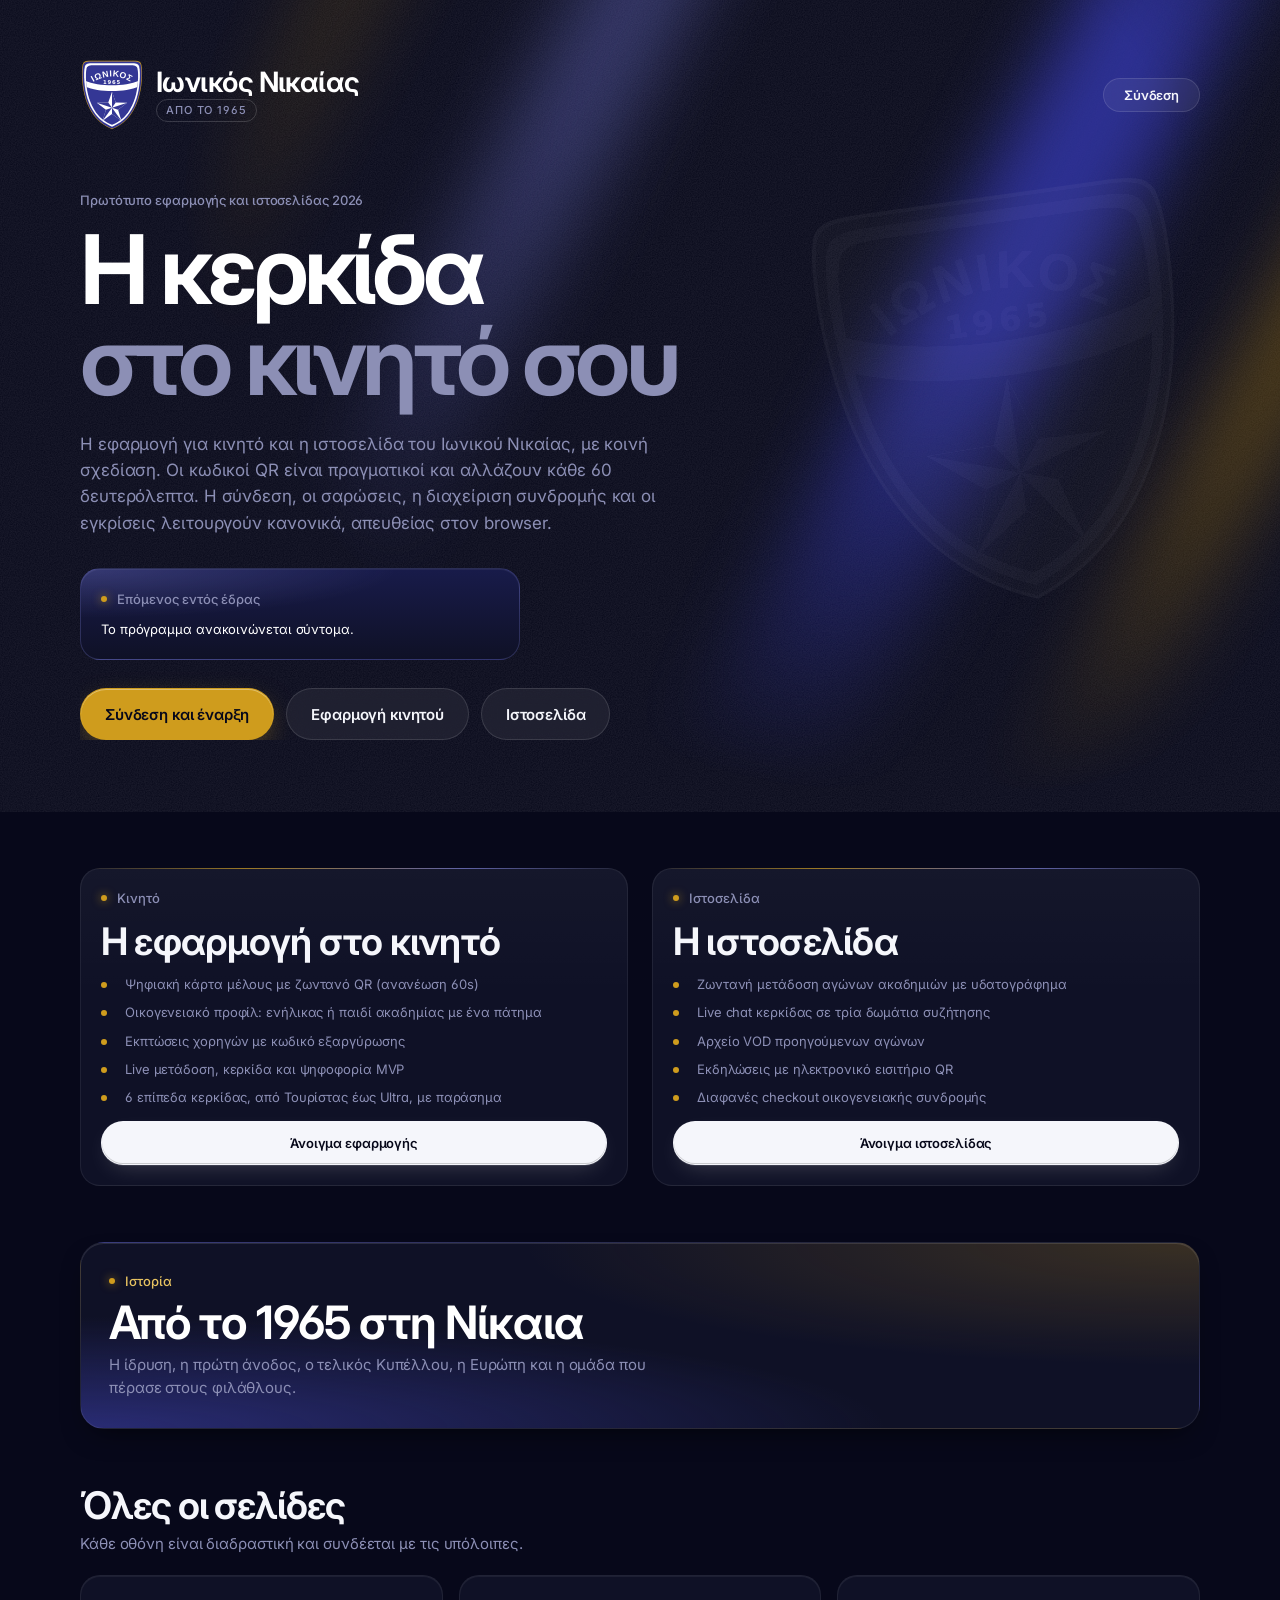
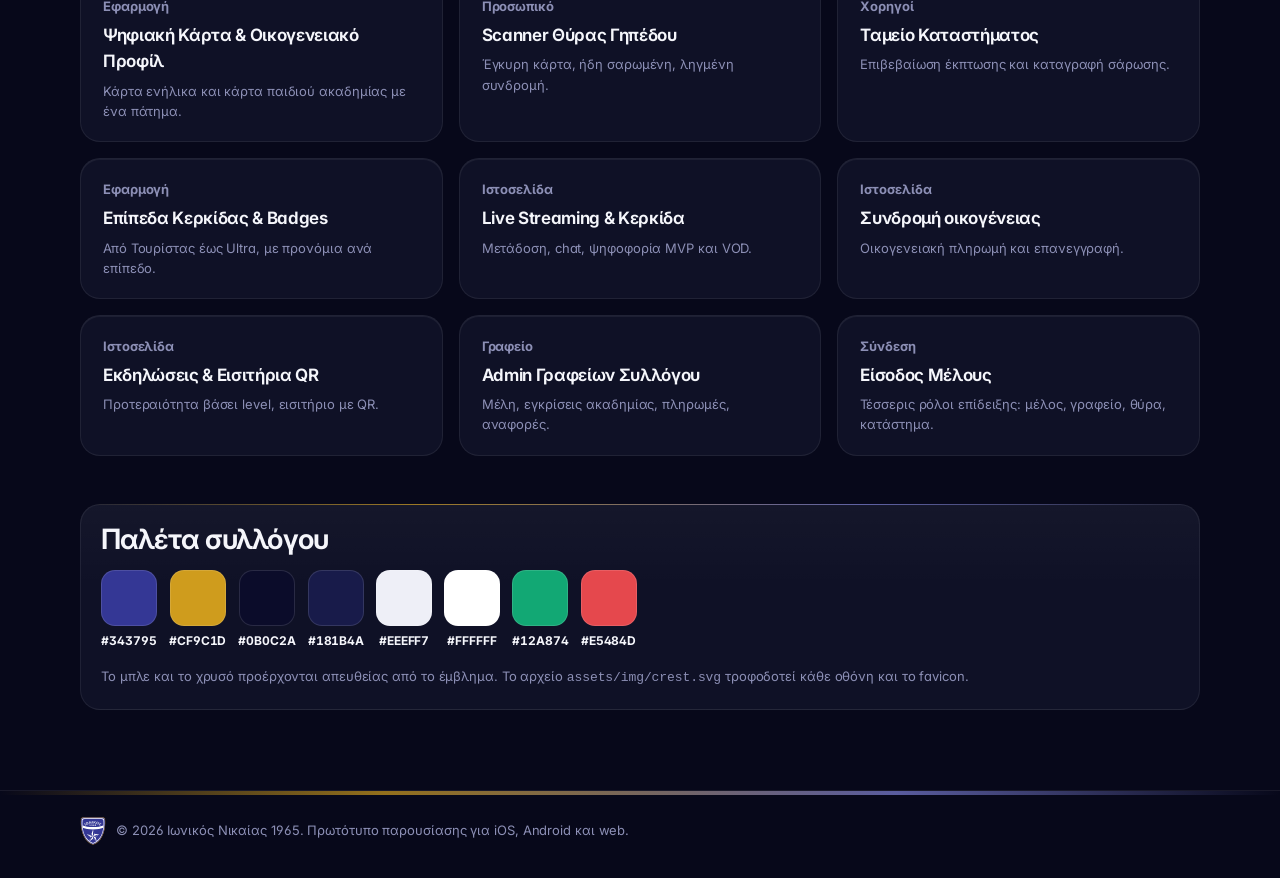
==== commit 983c196b: "Chat στο ύψος του βίντεο, πεδίο γραφής πάντα ορατό, χρονολόγιο Ιστοσελίδα: το chat ξεκινά στο ίδιο ύ" ====
--- a/index.html
+++ b/index.html
@@ -9,9 +9,9 @@
 <link rel="preconnect" href="https://fonts.googleapis.com">
 <link rel="preconnect" href="https://fonts.gstatic.com" crossorigin>
 <link href="https://fonts.googleapis.com/css2?family=Inter:wght@400..800&display=swap" rel="stylesheet">
-<link rel="stylesheet" href="assets/css/tokens.css?v=20261108L2">
-<link rel="stylesheet" href="assets/css/components.css?v=20261108L2">
-<link rel="stylesheet" href="assets/css/shell.css?v=20261108L2">
+<link rel="stylesheet" href="assets/css/tokens.css?v=20261108m13">
+<link rel="stylesheet" href="assets/css/components.css?v=20261108m13">
+<link rel="stylesheet" href="assets/css/shell.css?v=20261108m13">
 <style>
   .hero {
     position: relative;
@@ -82,8 +82,7 @@
     .hero__top { margin-bottom: 36px; }
   }
 </style>
-<link rel="stylesheet" href="assets/css/modern.css?v=20261108L2">
-<link rel="stylesheet" href="assets/css/light.css?v=20261108L2">
+<link rel="stylesheet" href="assets/css/modern.css?v=20261108m13">
 </head>
 <body>
 
@@ -235,9 +234,9 @@
   </div>
 </footer>
 
-<script src="assets/js/data.js?v=20261108L2"></script>
-<script src="assets/js/core.js?v=20261108L2"></script>
-<script src="assets/js/icons.js?v=20261108L2"></script>
+<script src="assets/js/data.js?v=20261108m13"></script>
+<script src="assets/js/core.js?v=20261108m13"></script>
+<script src="assets/js/icons.js?v=20261108m13"></script>
 <script>
   (function () {
     var ION = window.ION, p = ION.Auth.activeProfile();
--- a/assets/css/modern.css
+++ b/assets/css/modern.css
@@ -478,3 +478,11 @@
 .hero .crest-watermark::before, .auth.crest-watermark::before { opacity: .04; }
 .btn--icon { padding: 0; }
 .matchday.crest-watermark::before { opacity: .035; }
+
+/* Χρονολόγιο: φαρδύτερη στήλη έτους, για να μη χτυπά το «1999-2000» στον κύκλο. */
+@media (min-width: 561px) {
+  .timeline__item { grid-template-columns: 136px minmax(0, 1fr); gap: 44px; }
+  .timeline__year { font-size: var(--fs-lg); }
+  .timeline::before { left: 157px; }
+  .timeline__item::before { left: 152px; }
+}
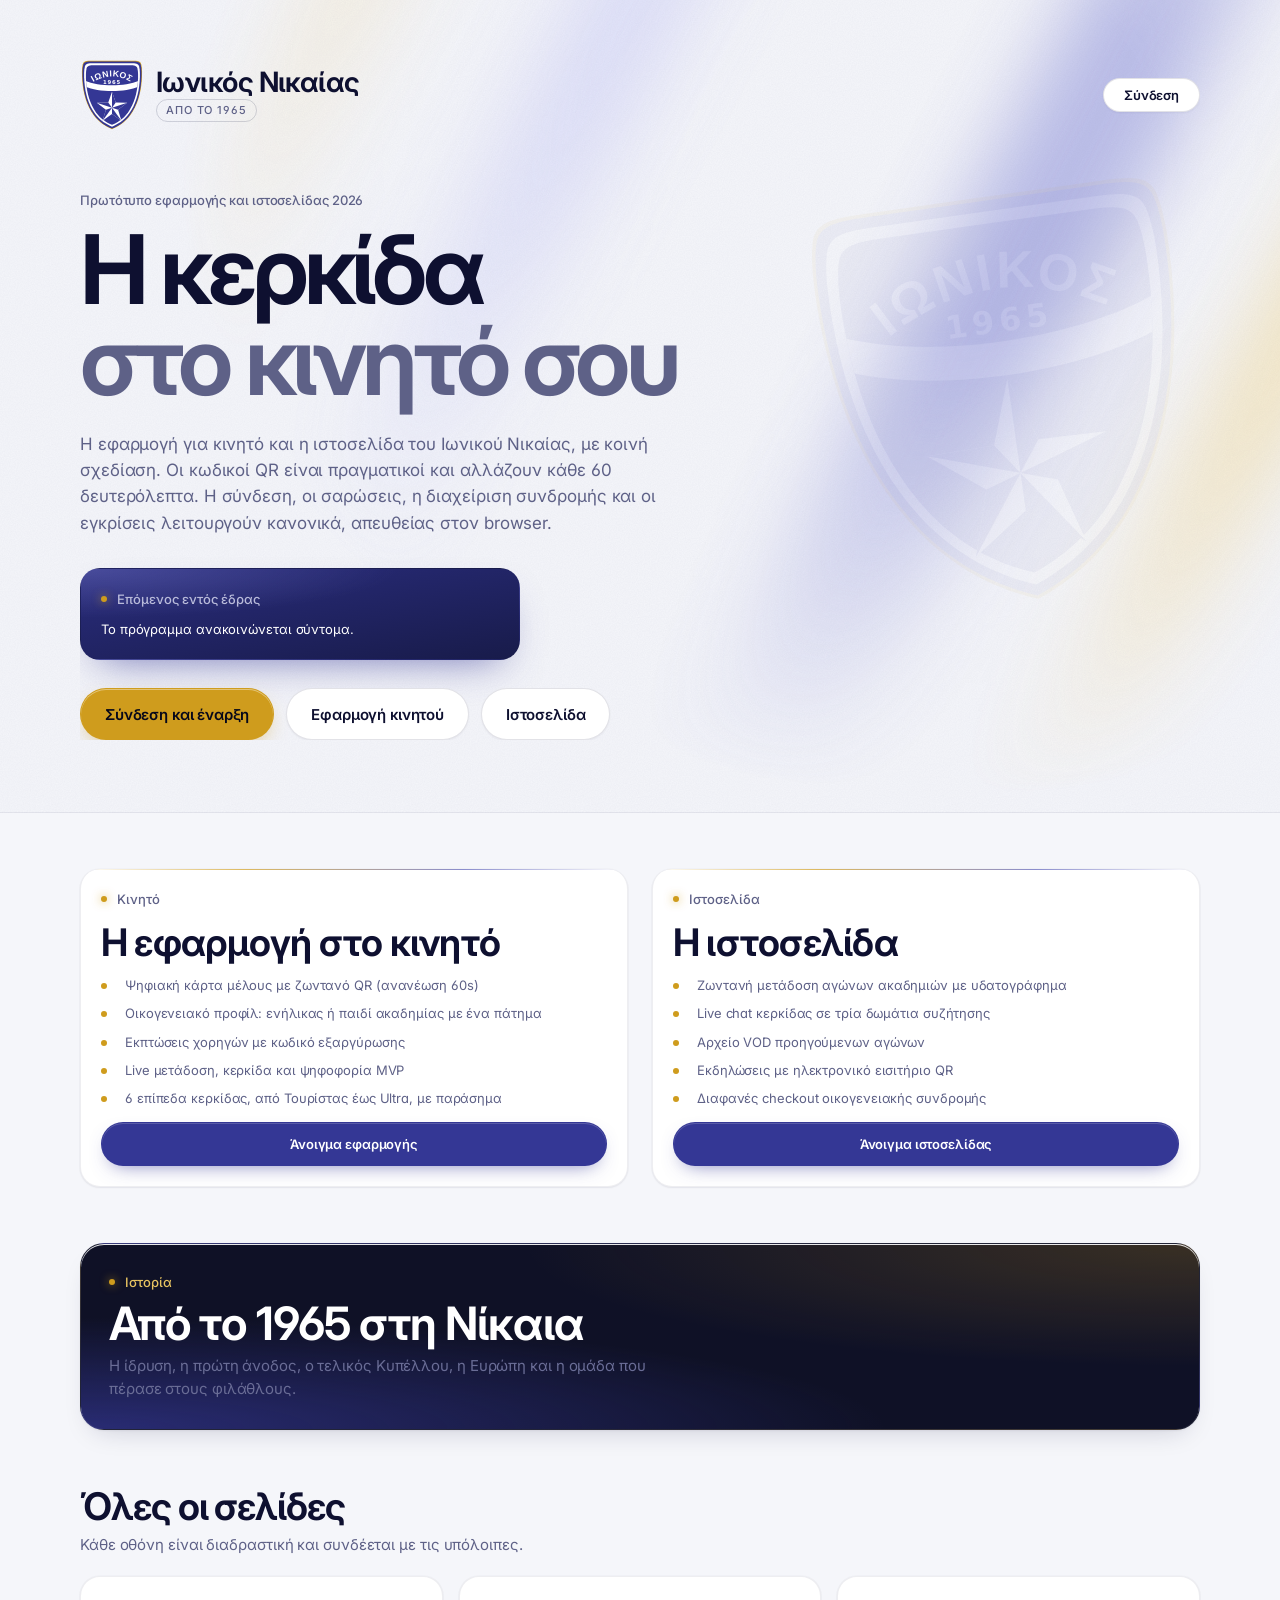
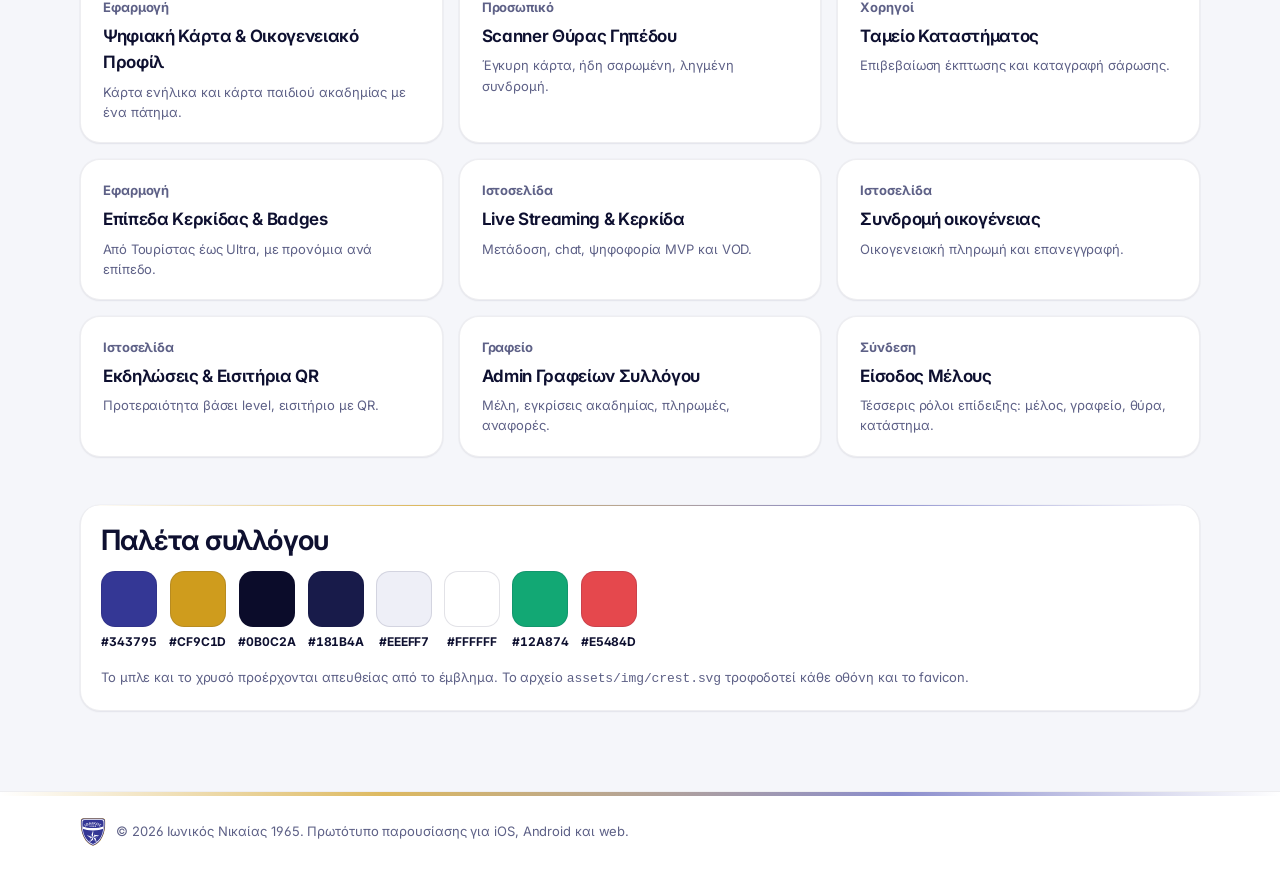
==== commit 3dad5050: "Συγχώνευση αλλαγών από τη σκοτεινή εκδοχή Co-Authored-By: Claude Opus 5.5 <noreply@anthropic.com>  #" ====
--- a/index.html
+++ b/index.html
@@ -9,9 +9,9 @@
 <link rel="preconnect" href="https://fonts.googleapis.com">
 <link rel="preconnect" href="https://fonts.gstatic.com" crossorigin>
 <link href="https://fonts.googleapis.com/css2?family=Inter:wght@400..800&display=swap" rel="stylesheet">
-<link rel="stylesheet" href="assets/css/tokens.css?v=20261108m13">
-<link rel="stylesheet" href="assets/css/components.css?v=20261108m13">
-<link rel="stylesheet" href="assets/css/shell.css?v=20261108m13">
+<link rel="stylesheet" href="assets/css/tokens.css?v=20261108L5">
+<link rel="stylesheet" href="assets/css/components.css?v=20261108L5">
+<link rel="stylesheet" href="assets/css/shell.css?v=20261108L5">
 <style>
   .hero {
     position: relative;
@@ -82,7 +82,8 @@
     .hero__top { margin-bottom: 36px; }
   }
 </style>
-<link rel="stylesheet" href="assets/css/modern.css?v=20261108m13">
+<link rel="stylesheet" href="assets/css/modern.css?v=20261108L5">
+<link rel="stylesheet" href="assets/css/light.css?v=20261108L5">
 </head>
 <body>
 
@@ -234,9 +235,9 @@
   </div>
 </footer>
 
-<script src="assets/js/data.js?v=20261108m13"></script>
-<script src="assets/js/core.js?v=20261108m13"></script>
-<script src="assets/js/icons.js?v=20261108m13"></script>
+<script src="assets/js/data.js?v=20261108L5"></script>
+<script src="assets/js/core.js?v=20261108L5"></script>
+<script src="assets/js/icons.js?v=20261108L5"></script>
 <script>
   (function () {
     var ION = window.ION, p = ION.Auth.activeProfile();
--- a/assets/css/light.css
+++ b/assets/css/light.css
@@ -0,0 +1,267 @@
+/* ==========================================================================
+   ΙΩΝΙΚΟΣ 1965 :: Φωτεινό μοντέρνο θέμα
+   Φορτώνεται μετά το modern.css: ίδια σχεδίαση (Inter, χάπια, γυάλινη
+   πλοήγηση), αλλά σε λευκό και πολύ ανοιχτό γκρι. Σκοτεινά μένουν μόνο
+   το βίντεο, η κάρτα διαρκείας και οι μπλε κάρτες προβολής.
+   ========================================================================== */
+
+:root,
+.theme-dark,
+.theme-light,
+:root[data-theme="dark"] {
+  --ink-800: #F1F2F8;
+  --ink-300: #6A6D96;
+
+  --paper:     #FFFFFF;
+  --paper-50:  #F8F8FC;
+  --paper-100: #F5F6FA;
+  --paper-200: #ECEEF6;
+  --paper-300: #D9DCEB;
+
+  --ion-navy-100: #E9EAF7;
+  --ion-gold-100: #FBF3DE;
+  --ion-gold-600: #946E0E;
+  --ok-600:       #0B7F57;
+  --danger-600:   #C8363B;
+
+  --line-dark:      rgba(17, 19, 57, .10);
+  --line-dark-soft: rgba(17, 19, 57, .06);
+
+  --bg:          #F5F6FA;
+  --surface:     #FFFFFF;
+  --surface-2:   #F8F8FC;
+  --surface-3:   #ECEEF6;
+  --border:      rgba(17, 19, 57, .11);
+  --border-soft: rgba(17, 19, 57, .07);
+  --text:        #0E1030;
+  --text-muted:  #5E6187;
+  --text-soft:   #34376A;
+  --text-invert: #FFFFFF;
+  --accent-text: var(--ion-navy);
+
+  --hairline-top: inset 0 1px 0 rgba(255, 255, 255, .9);
+  --shadow-sm: 0 1px 2px rgba(17, 19, 57, .06), 0 0 0 1px rgba(17, 19, 57, .02);
+  --shadow-md: 0 1px 2px rgba(17, 19, 57, .05), 0 12px 28px -14px rgba(17, 19, 57, .22);
+  --shadow-lg: 0 30px 60px -24px rgba(17, 19, 57, .32), 0 0 0 1px rgba(17, 19, 57, .06);
+  --ring: 0 0 0 3px rgba(52, 55, 149, .3);
+
+  --floodlight:
+    radial-gradient(70% 50% at 50% -10%, rgba(110, 113, 192, .22), transparent 70%),
+    radial-gradient(40% 30% at 90% 0%, rgba(231, 195, 97, .22), transparent 70%);
+  --grain: url("data:image/svg+xml;utf8,<svg xmlns='http://www.w3.org/2000/svg' width='180' height='180'><filter id='n'><feTurbulence type='fractalNoise' baseFrequency='.85' numOctaves='2' stitchTiles='stitch'/><feColorMatrix values='0 0 0 0 .07  0 0 0 0 .08  0 0 0 0 .22  0 0 0 .05 0'/></filter><rect width='100%' height='100%' filter='url(%23n)'/></svg>");
+
+  color-scheme: light;
+}
+
+body { background: var(--bg); color: var(--text); }
+.gold { color: var(--ion-gold-600); }
+
+/* ---- Κουμπιά: μπλε χάπι για το κύριο --------------------------------- */
+.btn--primary, .btn:not([class*="btn--"]) {
+  --btn-bg: var(--ion-navy);
+  --btn-fg: #fff;
+  box-shadow: inset 0 1px 0 rgba(255, 255, 255, .18), 0 8px 20px -10px rgba(52, 55, 149, .7);
+}
+.btn--primary:hover:not(:disabled) { --btn-bg: #2A2D7E; }
+.btn--gold { box-shadow: inset 0 1px 0 rgba(255, 255, 255, .4), 0 8px 22px -10px rgba(207, 156, 29, .8); }
+.btn--ghost, .btn--outline,
+.theme-dark .btn--ghost, .theme-dark .btn--outline, .theme-light .btn--ghost {
+  --btn-bg: #fff;
+  --btn-fg: var(--text);
+  --btn-bd: rgba(17, 19, 57, .12);
+  box-shadow: 0 1px 2px rgba(17, 19, 57, .05);
+}
+.btn--ghost:hover:not(:disabled), .btn--outline:hover:not(:disabled),
+.theme-dark .btn--ghost:hover:not(:disabled) { background: #F1F2F8; }
+
+/* ---- Κάρτες και στοιχεία ---------------------------------------------- */
+.card { background: var(--surface); box-shadow: var(--shadow-sm); }
+.card--raised { box-shadow: var(--shadow-md); }
+.card--ink { background: var(--surface); color: var(--text); }
+.card--navy {
+  background:
+    radial-gradient(120% 90% at 0% 0%, rgba(110, 113, 192, .45), transparent 60%),
+    linear-gradient(170deg, #2A2D7E, #181B4A);
+  border-color: transparent;
+  color: #fff;
+  --text: #F5F6FB; --text-muted: #B9BBDA; --ink-300: #B9BBDA;
+  box-shadow: 0 18px 40px -20px rgba(52, 55, 149, .7);
+}
+.card--navy .countdown__unit { background: rgba(255, 255, 255, .08); border-color: rgba(255, 255, 255, .12); }
+.card--navy .countdown__unit b, .card--navy .countdown__count { color: #fff; }
+.card--navy .countdown__unit span { color: #B9BBDA; }
+.card--navy .btn--ghost { --btn-bg: rgba(255, 255, 255, .1); --btn-fg: #fff; --btn-bd: rgba(255, 255, 255, .2); box-shadow: none; }
+
+.chip { background: #fff; border-color: var(--border); }
+.chip:hover { border-color: rgba(17, 19, 57, .25); }
+.chip.is-active { background: var(--ion-navy); border-color: var(--ion-navy); color: #fff; }
+
+.segmented, .theme-dark .segmented, .theme-light .segmented { background: #ECEEF6; border-color: transparent; }
+.segmented__btn.is-active { background: #fff; color: var(--text); box-shadow: 0 1px 3px rgba(17, 19, 57, .14); }
+
+.badge--ok, .theme-dark .badge--ok { color: var(--ok-600); }
+.badge--danger, .theme-dark .badge--danger { color: var(--danger-600); }
+.badge--gold, .theme-dark .badge--gold { color: var(--ion-gold-600); }
+.badge--navy { background: var(--ion-navy-100); color: var(--ion-navy); }
+
+.row--clickable:hover { border-color: rgba(17, 19, 57, .18); box-shadow: var(--shadow-md); }
+.row__icon, .theme-dark .row__icon { background: var(--ion-navy-100); color: var(--ion-navy); }
+.row--clickable:hover .row__icon { background: var(--ion-gold-100); color: var(--ion-gold-600); }
+.stat--navy .stat__value, .theme-dark .stat--navy .stat__value { color: var(--ion-navy); }
+.stat--gold .stat__value, .theme-dark .stat--gold .stat__value { color: var(--ion-gold-600); }
+.stat--ok .stat__value { color: var(--ok-600); }
+
+.input, .select { background: #fff; }
+.input:focus, .select:focus { border-color: var(--ion-navy); }
+.option { background: #fff; }
+.option:hover { border-color: rgba(17, 19, 57, .25); }
+.option.is-selected { background: var(--ion-gold-100); }
+.option__tag, .theme-dark .option__tag { color: var(--ok-600); }
+.summary__line.is-credit, .theme-dark .summary__line.is-credit { color: var(--ok-600); }
+.perks__icon, .theme-light .perks__icon { background: var(--ion-gold-100); color: var(--ion-gold-600); }
+.plan__price, .theme-dark .plan__price { color: var(--ion-gold-600); }
+.card--navy .plan__price { color: var(--ion-gold-300); }
+.progress { background: #ECEEF6; }
+
+.modal, .modal.theme-light { background: #fff; color: var(--text); border-color: var(--border-soft); }
+.modal-backdrop { background: rgba(14, 16, 48, .35); }
+.sheet { background: #fff; }
+
+.seal, .theme-dark .seal { color: var(--text-muted); border-color: rgba(17, 19, 57, .16); }
+.crest-watermark::before, .hero .crest-watermark::before,
+.auth.crest-watermark::before, .matchday.crest-watermark::before { filter: none; opacity: .045; }
+
+/* ---- Ήρωες: απαλές δέσμες σε μπλε και χρυσό πάνω σε λευκό ----------- */
+.hero, .matchday { background: var(--grain), #F5F6FA; color: var(--text); }
+.hero { border-bottom: 1px solid var(--border-soft); }
+.hero::after, .matchday::after {
+  background: repeating-linear-gradient(118deg,
+    transparent 0 7%,
+    rgba(110, 113, 192, .55) 9% 14%,
+    transparent 17% 23%,
+    rgba(231, 195, 97, .7) 25% 27%,
+    transparent 30% 36%,
+    rgba(164, 166, 230, .5) 38% 41%,
+    transparent 44% 52%);
+  filter: blur(40px) saturate(1.2);
+  opacity: .8;
+}
+.matchday::after { opacity: .5; }
+.hero__kicker { color: var(--text-muted); }
+
+/* ---- Shells ---------------------------------------------------------- */
+.auth { background: var(--grain), var(--floodlight), #F5F6FA; }
+.auth__card, .auth__card.theme-light {
+  background: rgba(255, 255, 255, .78);
+  border-color: rgba(17, 19, 57, .08);
+  box-shadow: var(--shadow-lg);
+}
+.auth__demos { background: #F5F6FA; }
+.auth__demo { background: #fff; }
+.auth__demo:hover { background: #fff; border-color: var(--ion-navy); }
+
+.stage { background: var(--grain), var(--floodlight), #F5F6FA; color: var(--text); }
+.stage__brand p { color: var(--text-muted); }
+.phone {
+  box-shadow: 0 0 0 1px rgba(17, 19, 57, .2), 0 0 0 7px #0E1030, 0 0 0 8px rgba(17, 19, 57, .25),
+              0 50px 90px -30px rgba(17, 19, 57, .55), 0 0 120px -40px rgba(110, 113, 192, .6);
+}
+.phone--dark .phone__screen { background: var(--paper-50); }
+.phone__caption { color: var(--text-muted); }
+.appbar, .appbar--ink { background: rgba(255, 255, 255, .85); color: var(--text); }
+.appbar__action:hover { background: rgba(17, 19, 57, .06); }
+.tabbar, .phone--dark .tabbar { background: rgba(255, 255, 255, .9); }
+.tabbar__btn.is-active, .phone--dark .tabbar__btn.is-active { color: var(--ion-navy); }
+.phone__body::-webkit-scrollbar-thumb { background: var(--paper-300); }
+
+.web__nav {
+  background: rgba(255, 255, 255, .72);
+  border-color: rgba(17, 19, 57, .08);
+  box-shadow: 0 1px 2px rgba(17, 19, 57, .04), 0 18px 40px -24px rgba(17, 19, 57, .35);
+  color: var(--text);
+}
+.web__link:hover { color: var(--text); background: rgba(17, 19, 57, .05); }
+.web__link.is-active { color: var(--text); background: rgba(17, 19, 57, .07); box-shadow: none; }
+.web__who:hover { color: var(--text); background: rgba(17, 19, 57, .05); }
+.web__foot { background: #fff; color: var(--text-muted); }
+.web__foot a { color: var(--text); text-decoration-color: rgba(17, 19, 57, .3); }
+
+.admin__side { background: #EDEEF5; color: var(--text); border-right-color: var(--border-soft); }
+.admin__brand strong { color: var(--text); }
+.admin__navbtn { color: var(--text-soft); }
+.admin__navbtn:hover { background: rgba(17, 19, 57, .05); color: var(--text); }
+.admin__navbtn.is-active { background: #fff; color: var(--text); box-shadow: 0 1px 3px rgba(17, 19, 57, .12); }
+.admin__foot { color: var(--ok-600); }
+.table tbody tr:hover { background: #F8F8FC; }
+
+/* ---- Ζωντανά ----------------------------------------------------------- */
+.live-pin { background: var(--paper-50); box-shadow: 0 12px 16px -14px rgba(17, 19, 57, .35); }
+@media (max-width: 960px) {
+  .live-main { background: var(--bg); box-shadow: 0 12px 18px -14px rgba(17, 19, 57, .35); }
+}
+.scoreline__comp { color: var(--ion-gold-600); }
+.chat__msg { background: #F5F6FA; }
+.live-chat .chat__msg { background: #F5F6FA; }
+.chat__msg--own { background: var(--ion-gold-100); }
+.chat__user, .leaderboard .leaderboard__name { filter: brightness(.6) saturate(1.3); }
+.chat__title { color: color-mix(in srgb, var(--tier) 62%, #1A1300); background: color-mix(in srgb, var(--tier) 16%, transparent); }
+.chat__input { color: var(--text); background: #fff; border-color: var(--border); }
+.chat__input::placeholder { color: var(--text-muted); }
+.chat__scroll::-webkit-scrollbar-thumb { background: var(--paper-300); }
+
+.poll { background: #FFFBF0; border-color: rgba(207, 156, 29, .45); }
+.poll__q { color: var(--ion-gold-600); }
+.poll__opt { background: #fff; }
+.poll__fill { background: rgba(52, 55, 149, .14); }
+
+.reaction { background: #fff; border-color: var(--border); box-shadow: 0 1px 2px rgba(17, 19, 57, .05); }
+.reaction:hover { background: #fff; border-color: var(--ion-gold); }
+.noise__bar { background: #ECEEF6; }
+.noise__label { color: var(--ion-gold-600); }
+
+.predict { background: linear-gradient(180deg, #EEEFFA, #fff); color: var(--text); border-color: var(--border); }
+.predict__title { color: var(--ion-navy); }
+.predict__score, .predict__result b { color: var(--text); }
+.predict__result { background: #F5F6FA; }
+.predict__verdict.is-exact, .predict__result.is-exact b { color: var(--ion-gold-600); }
+.predict__verdict.is-outcome, .predict__result.is-outcome b { color: var(--ok-600); }
+
+.trophy-summary { background: #fff; color: var(--text); }
+.trophy-summary__count b { color: var(--text); }
+.trophy { box-shadow: inset 0 2px 0 var(--tier), var(--shadow-sm); }
+.ladder__item.is-high { background: linear-gradient(120deg, var(--ion-navy), #2A2D7E); color: #fff; }
+.ladder__item.is-high .ladder__perk { color: var(--ion-gold-300); }
+.ladder__item.is-top { background: linear-gradient(120deg, #23266A, #0E1030); color: #fff; }
+.ladder__item.is-top .ladder__perk { color: #fff; }
+.ladder__item.is-current { border-color: var(--ion-navy); box-shadow: inset 3px 0 0 var(--tier), 0 0 0 1px var(--ion-navy); }
+
+.standings tr.is-us td { background: var(--ion-gold-100); }
+.standings tr.is-us td.team { color: var(--ion-navy); }
+.leaderboard tr.is-you td { background: var(--ion-gold-100); }
+.match-card__score { background: var(--ion-navy); color: #fff; }
+
+.countdown__unit { background: #fff; border-color: var(--border); }
+.countdown__unit b, .countdown__count { color: var(--text); }
+.countdown__unit span { color: var(--text-muted); }
+
+.bus { background: #fff; }
+.bus__front { background: var(--ion-navy); color: #fff; }
+.bus__seat { background: #F5F6FA; }
+.bus__seat.is-mine { background: var(--ion-navy); border-color: var(--ion-navy); box-shadow: 0 0 0 2px var(--ion-gold); }
+.trip__left { color: var(--ion-navy); }
+
+.timeline__year { color: var(--ion-navy); }
+.timeline__sport.is-club { background: var(--ion-navy-100); color: var(--ion-navy); }
+.history-sources a { color: var(--ion-navy); }
+.history-hero__intro { color: var(--text-muted); }
+
+.info__icon { color: var(--ok-600); }
+.info__icon--navy { background: var(--ion-navy-100); color: var(--ion-navy); }
+.empty { background: #fff; }
+
+/* Αρχική */
+.hero { color: var(--text); }
+.hero p.lead { color: var(--text-muted); }
+.screen-link { background: #fff; box-shadow: var(--shadow-sm); }
+.screen-link:hover { border-color: rgba(17, 19, 57, .18); box-shadow: var(--shadow-md); }
+.sw__chip { border-color: rgba(17, 19, 57, .12); }
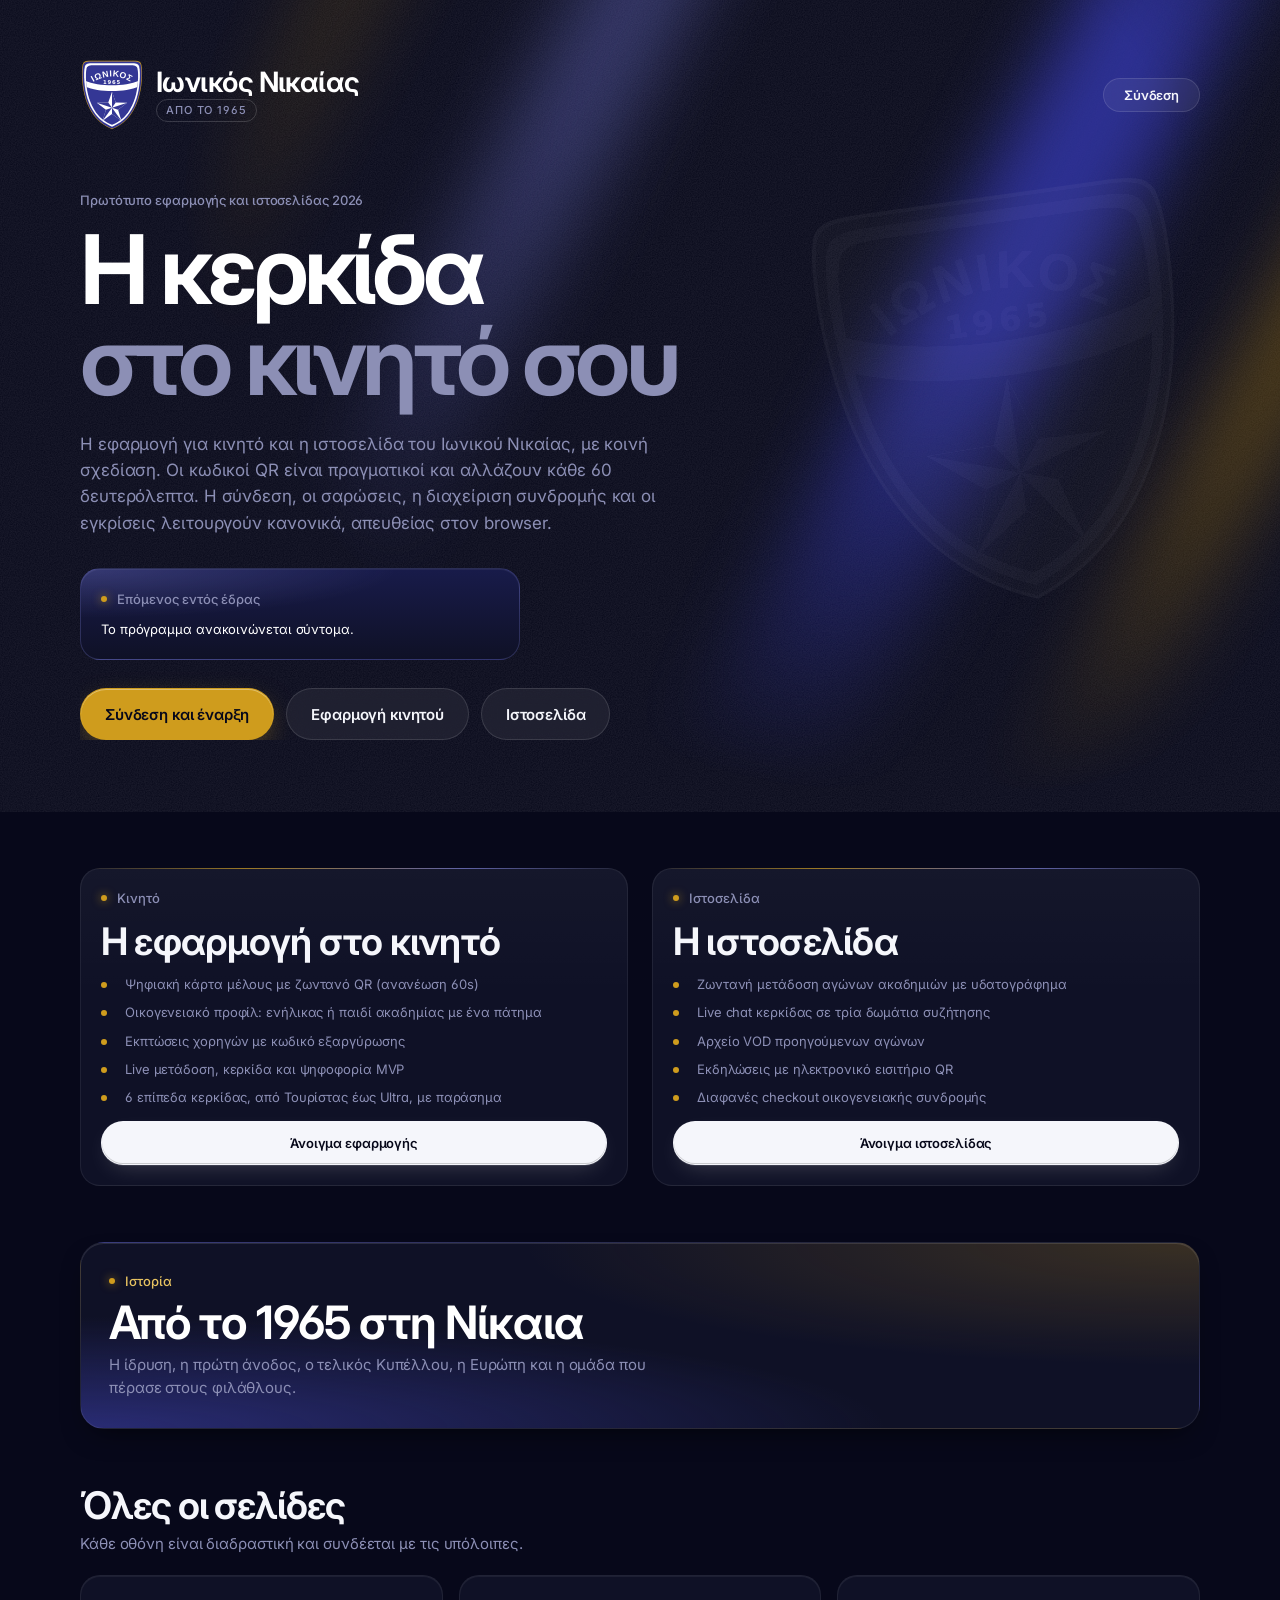
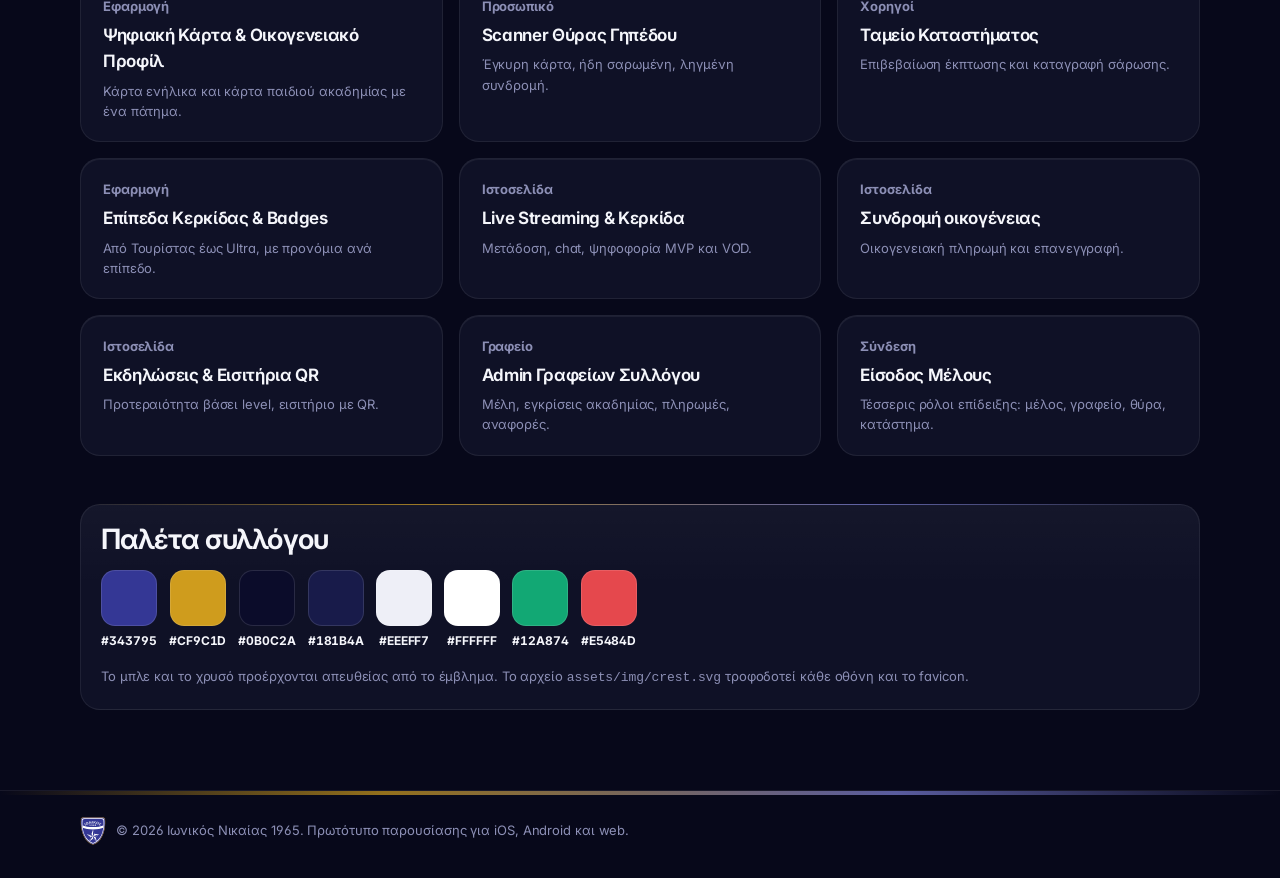
==== commit 943db00d: "Ποικιλία στο chat και κύλιση με το δάχτυλο στο Android Chat: 42 μηνύματα από 34 φιλάθλους. Κανένα δε" ====
--- a/index.html
+++ b/index.html
@@ -9,9 +9,9 @@
 <link rel="preconnect" href="https://fonts.googleapis.com">
 <link rel="preconnect" href="https://fonts.gstatic.com" crossorigin>
 <link href="https://fonts.googleapis.com/css2?family=Inter:wght@400..800&display=swap" rel="stylesheet">
-<link rel="stylesheet" href="assets/css/tokens.css?v=20261108L5">
-<link rel="stylesheet" href="assets/css/components.css?v=20261108L5">
-<link rel="stylesheet" href="assets/css/shell.css?v=20261108L5">
+<link rel="stylesheet" href="assets/css/tokens.css?v=20261108m15">
+<link rel="stylesheet" href="assets/css/components.css?v=20261108m15">
+<link rel="stylesheet" href="assets/css/shell.css?v=20261108m15">
 <style>
   .hero {
     position: relative;
@@ -82,8 +82,7 @@
     .hero__top { margin-bottom: 36px; }
   }
 </style>
-<link rel="stylesheet" href="assets/css/modern.css?v=20261108L5">
-<link rel="stylesheet" href="assets/css/light.css?v=20261108L5">
+<link rel="stylesheet" href="assets/css/modern.css?v=20261108m15">
 </head>
 <body>
 
@@ -235,9 +234,9 @@
   </div>
 </footer>
 
-<script src="assets/js/data.js?v=20261108L5"></script>
-<script src="assets/js/core.js?v=20261108L5"></script>
-<script src="assets/js/icons.js?v=20261108L5"></script>
+<script src="assets/js/data.js?v=20261108m15"></script>
+<script src="assets/js/core.js?v=20261108m15"></script>
+<script src="assets/js/icons.js?v=20261108m15"></script>
 <script>
   (function () {
     var ION = window.ION, p = ION.Auth.activeProfile();
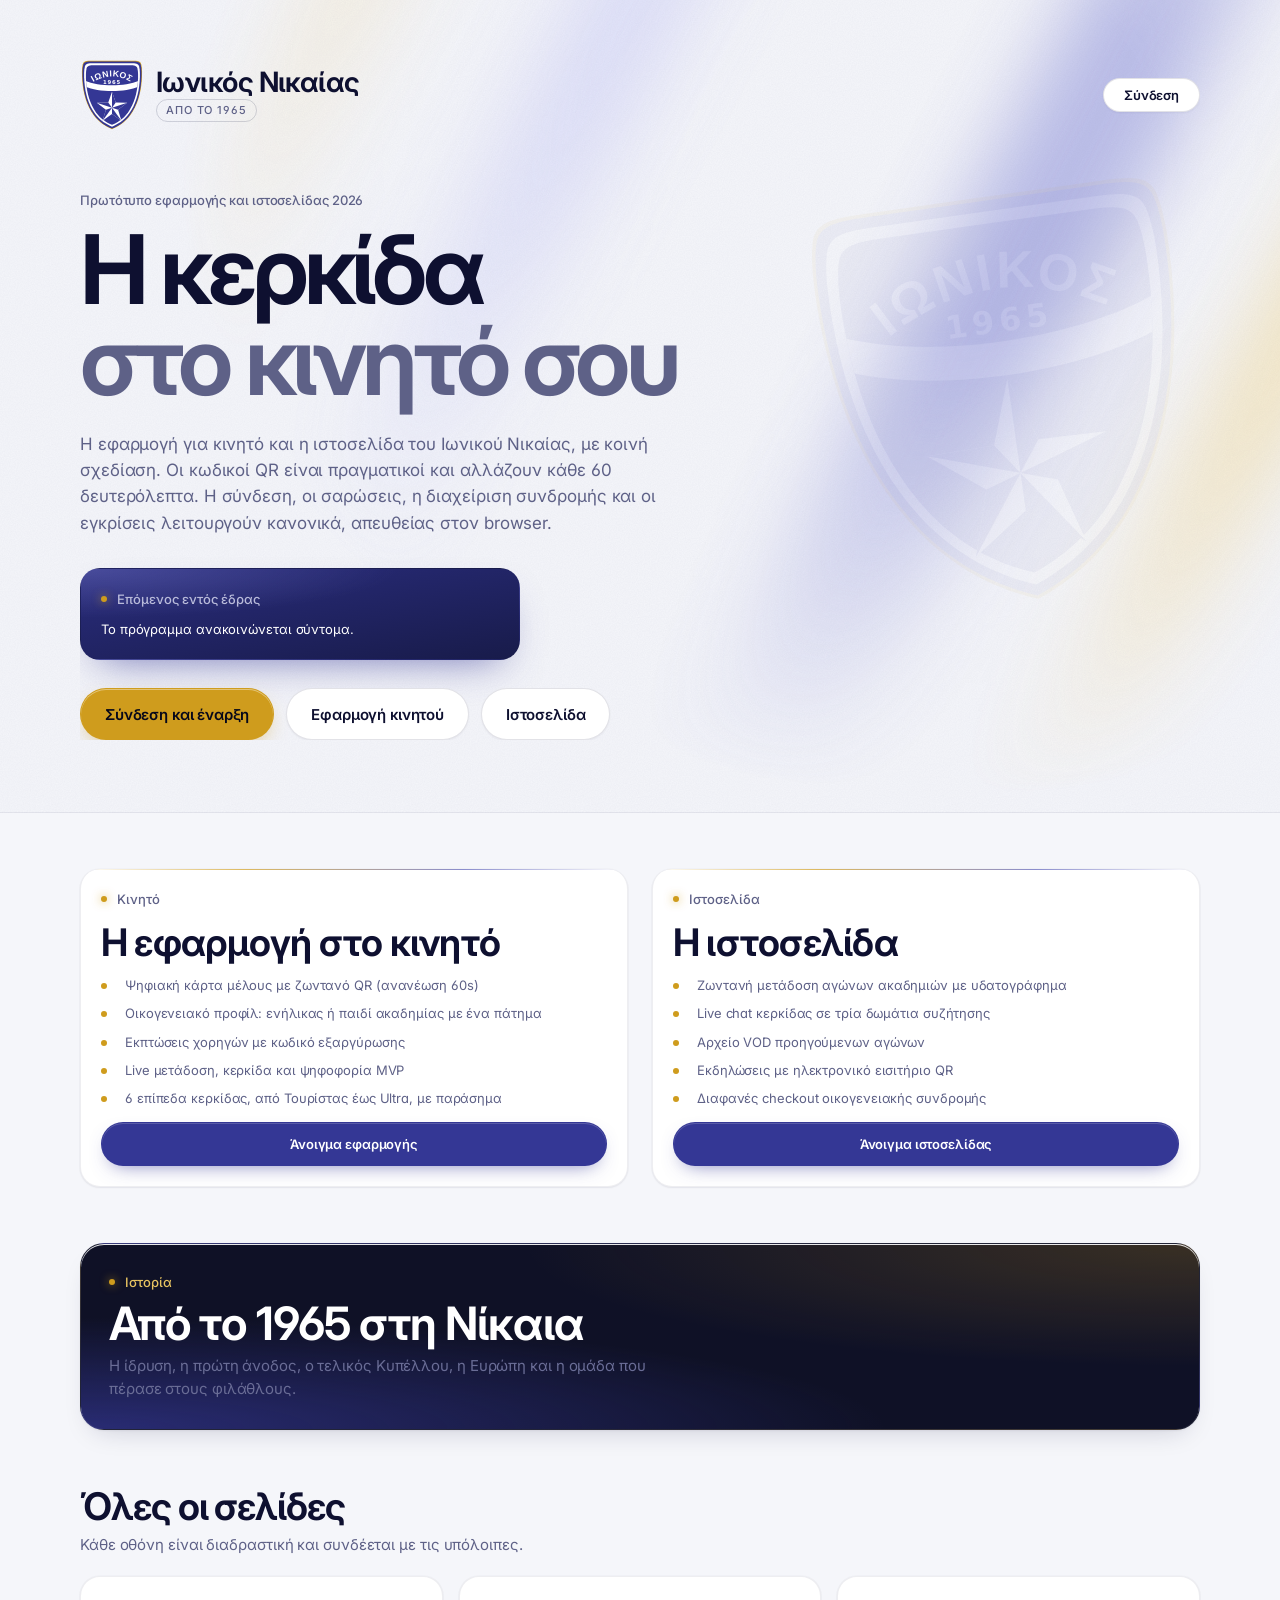
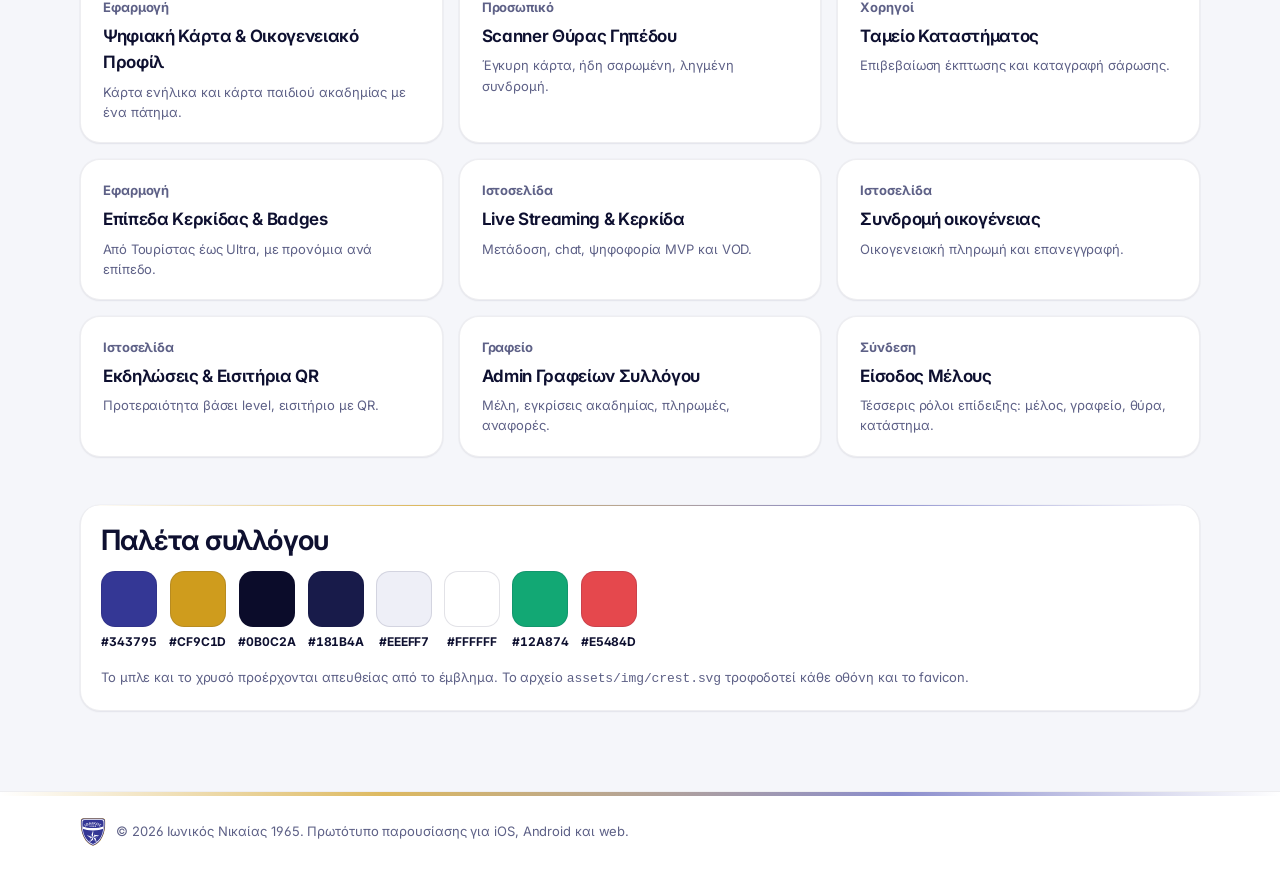
==== commit 5dc077dd: "Συγχώνευση αλλαγών από τη σκοτεινή εκδοχή Co-Authored-By: Claude Opus 5.5 <noreply@anthropic.com>  #" ====
--- a/index.html
+++ b/index.html
@@ -9,9 +9,9 @@
 <link rel="preconnect" href="https://fonts.googleapis.com">
 <link rel="preconnect" href="https://fonts.gstatic.com" crossorigin>
 <link href="https://fonts.googleapis.com/css2?family=Inter:wght@400..800&display=swap" rel="stylesheet">
-<link rel="stylesheet" href="assets/css/tokens.css?v=20261108m15">
-<link rel="stylesheet" href="assets/css/components.css?v=20261108m15">
-<link rel="stylesheet" href="assets/css/shell.css?v=20261108m15">
+<link rel="stylesheet" href="assets/css/tokens.css?v=20261108L6">
+<link rel="stylesheet" href="assets/css/components.css?v=20261108L6">
+<link rel="stylesheet" href="assets/css/shell.css?v=20261108L6">
 <style>
   .hero {
     position: relative;
@@ -82,7 +82,8 @@
     .hero__top { margin-bottom: 36px; }
   }
 </style>
-<link rel="stylesheet" href="assets/css/modern.css?v=20261108m15">
+<link rel="stylesheet" href="assets/css/modern.css?v=20261108L6">
+<link rel="stylesheet" href="assets/css/light.css?v=20261108L6">
 </head>
 <body>
 
@@ -234,9 +235,9 @@
   </div>
 </footer>
 
-<script src="assets/js/data.js?v=20261108m15"></script>
-<script src="assets/js/core.js?v=20261108m15"></script>
-<script src="assets/js/icons.js?v=20261108m15"></script>
+<script src="assets/js/data.js?v=20261108L6"></script>
+<script src="assets/js/core.js?v=20261108L6"></script>
+<script src="assets/js/icons.js?v=20261108L6"></script>
 <script>
   (function () {
     var ION = window.ION, p = ION.Auth.activeProfile();
--- a/assets/css/light.css
+++ b/assets/css/light.css
@@ -0,0 +1,267 @@
+/* ==========================================================================
+   ΙΩΝΙΚΟΣ 1965 :: Φωτεινό μοντέρνο θέμα
+   Φορτώνεται μετά το modern.css: ίδια σχεδίαση (Inter, χάπια, γυάλινη
+   πλοήγηση), αλλά σε λευκό και πολύ ανοιχτό γκρι. Σκοτεινά μένουν μόνο
+   το βίντεο, η κάρτα διαρκείας και οι μπλε κάρτες προβολής.
+   ========================================================================== */
+
+:root,
+.theme-dark,
+.theme-light,
+:root[data-theme="dark"] {
+  --ink-800: #F1F2F8;
+  --ink-300: #6A6D96;
+
+  --paper:     #FFFFFF;
+  --paper-50:  #F8F8FC;
+  --paper-100: #F5F6FA;
+  --paper-200: #ECEEF6;
+  --paper-300: #D9DCEB;
+
+  --ion-navy-100: #E9EAF7;
+  --ion-gold-100: #FBF3DE;
+  --ion-gold-600: #946E0E;
+  --ok-600:       #0B7F57;
+  --danger-600:   #C8363B;
+
+  --line-dark:      rgba(17, 19, 57, .10);
+  --line-dark-soft: rgba(17, 19, 57, .06);
+
+  --bg:          #F5F6FA;
+  --surface:     #FFFFFF;
+  --surface-2:   #F8F8FC;
+  --surface-3:   #ECEEF6;
+  --border:      rgba(17, 19, 57, .11);
+  --border-soft: rgba(17, 19, 57, .07);
+  --text:        #0E1030;
+  --text-muted:  #5E6187;
+  --text-soft:   #34376A;
+  --text-invert: #FFFFFF;
+  --accent-text: var(--ion-navy);
+
+  --hairline-top: inset 0 1px 0 rgba(255, 255, 255, .9);
+  --shadow-sm: 0 1px 2px rgba(17, 19, 57, .06), 0 0 0 1px rgba(17, 19, 57, .02);
+  --shadow-md: 0 1px 2px rgba(17, 19, 57, .05), 0 12px 28px -14px rgba(17, 19, 57, .22);
+  --shadow-lg: 0 30px 60px -24px rgba(17, 19, 57, .32), 0 0 0 1px rgba(17, 19, 57, .06);
+  --ring: 0 0 0 3px rgba(52, 55, 149, .3);
+
+  --floodlight:
+    radial-gradient(70% 50% at 50% -10%, rgba(110, 113, 192, .22), transparent 70%),
+    radial-gradient(40% 30% at 90% 0%, rgba(231, 195, 97, .22), transparent 70%);
+  --grain: url("data:image/svg+xml;utf8,<svg xmlns='http://www.w3.org/2000/svg' width='180' height='180'><filter id='n'><feTurbulence type='fractalNoise' baseFrequency='.85' numOctaves='2' stitchTiles='stitch'/><feColorMatrix values='0 0 0 0 .07  0 0 0 0 .08  0 0 0 0 .22  0 0 0 .05 0'/></filter><rect width='100%' height='100%' filter='url(%23n)'/></svg>");
+
+  color-scheme: light;
+}
+
+body { background: var(--bg); color: var(--text); }
+.gold { color: var(--ion-gold-600); }
+
+/* ---- Κουμπιά: μπλε χάπι για το κύριο --------------------------------- */
+.btn--primary, .btn:not([class*="btn--"]) {
+  --btn-bg: var(--ion-navy);
+  --btn-fg: #fff;
+  box-shadow: inset 0 1px 0 rgba(255, 255, 255, .18), 0 8px 20px -10px rgba(52, 55, 149, .7);
+}
+.btn--primary:hover:not(:disabled) { --btn-bg: #2A2D7E; }
+.btn--gold { box-shadow: inset 0 1px 0 rgba(255, 255, 255, .4), 0 8px 22px -10px rgba(207, 156, 29, .8); }
+.btn--ghost, .btn--outline,
+.theme-dark .btn--ghost, .theme-dark .btn--outline, .theme-light .btn--ghost {
+  --btn-bg: #fff;
+  --btn-fg: var(--text);
+  --btn-bd: rgba(17, 19, 57, .12);
+  box-shadow: 0 1px 2px rgba(17, 19, 57, .05);
+}
+.btn--ghost:hover:not(:disabled), .btn--outline:hover:not(:disabled),
+.theme-dark .btn--ghost:hover:not(:disabled) { background: #F1F2F8; }
+
+/* ---- Κάρτες και στοιχεία ---------------------------------------------- */
+.card { background: var(--surface); box-shadow: var(--shadow-sm); }
+.card--raised { box-shadow: var(--shadow-md); }
+.card--ink { background: var(--surface); color: var(--text); }
+.card--navy {
+  background:
+    radial-gradient(120% 90% at 0% 0%, rgba(110, 113, 192, .45), transparent 60%),
+    linear-gradient(170deg, #2A2D7E, #181B4A);
+  border-color: transparent;
+  color: #fff;
+  --text: #F5F6FB; --text-muted: #B9BBDA; --ink-300: #B9BBDA;
+  box-shadow: 0 18px 40px -20px rgba(52, 55, 149, .7);
+}
+.card--navy .countdown__unit { background: rgba(255, 255, 255, .08); border-color: rgba(255, 255, 255, .12); }
+.card--navy .countdown__unit b, .card--navy .countdown__count { color: #fff; }
+.card--navy .countdown__unit span { color: #B9BBDA; }
+.card--navy .btn--ghost { --btn-bg: rgba(255, 255, 255, .1); --btn-fg: #fff; --btn-bd: rgba(255, 255, 255, .2); box-shadow: none; }
+
+.chip { background: #fff; border-color: var(--border); }
+.chip:hover { border-color: rgba(17, 19, 57, .25); }
+.chip.is-active { background: var(--ion-navy); border-color: var(--ion-navy); color: #fff; }
+
+.segmented, .theme-dark .segmented, .theme-light .segmented { background: #ECEEF6; border-color: transparent; }
+.segmented__btn.is-active { background: #fff; color: var(--text); box-shadow: 0 1px 3px rgba(17, 19, 57, .14); }
+
+.badge--ok, .theme-dark .badge--ok { color: var(--ok-600); }
+.badge--danger, .theme-dark .badge--danger { color: var(--danger-600); }
+.badge--gold, .theme-dark .badge--gold { color: var(--ion-gold-600); }
+.badge--navy { background: var(--ion-navy-100); color: var(--ion-navy); }
+
+.row--clickable:hover { border-color: rgba(17, 19, 57, .18); box-shadow: var(--shadow-md); }
+.row__icon, .theme-dark .row__icon { background: var(--ion-navy-100); color: var(--ion-navy); }
+.row--clickable:hover .row__icon { background: var(--ion-gold-100); color: var(--ion-gold-600); }
+.stat--navy .stat__value, .theme-dark .stat--navy .stat__value { color: var(--ion-navy); }
+.stat--gold .stat__value, .theme-dark .stat--gold .stat__value { color: var(--ion-gold-600); }
+.stat--ok .stat__value { color: var(--ok-600); }
+
+.input, .select { background: #fff; }
+.input:focus, .select:focus { border-color: var(--ion-navy); }
+.option { background: #fff; }
+.option:hover { border-color: rgba(17, 19, 57, .25); }
+.option.is-selected { background: var(--ion-gold-100); }
+.option__tag, .theme-dark .option__tag { color: var(--ok-600); }
+.summary__line.is-credit, .theme-dark .summary__line.is-credit { color: var(--ok-600); }
+.perks__icon, .theme-light .perks__icon { background: var(--ion-gold-100); color: var(--ion-gold-600); }
+.plan__price, .theme-dark .plan__price { color: var(--ion-gold-600); }
+.card--navy .plan__price { color: var(--ion-gold-300); }
+.progress { background: #ECEEF6; }
+
+.modal, .modal.theme-light { background: #fff; color: var(--text); border-color: var(--border-soft); }
+.modal-backdrop { background: rgba(14, 16, 48, .35); }
+.sheet { background: #fff; }
+
+.seal, .theme-dark .seal { color: var(--text-muted); border-color: rgba(17, 19, 57, .16); }
+.crest-watermark::before, .hero .crest-watermark::before,
+.auth.crest-watermark::before, .matchday.crest-watermark::before { filter: none; opacity: .045; }
+
+/* ---- Ήρωες: απαλές δέσμες σε μπλε και χρυσό πάνω σε λευκό ----------- */
+.hero, .matchday { background: var(--grain), #F5F6FA; color: var(--text); }
+.hero { border-bottom: 1px solid var(--border-soft); }
+.hero::after, .matchday::after {
+  background: repeating-linear-gradient(118deg,
+    transparent 0 7%,
+    rgba(110, 113, 192, .55) 9% 14%,
+    transparent 17% 23%,
+    rgba(231, 195, 97, .7) 25% 27%,
+    transparent 30% 36%,
+    rgba(164, 166, 230, .5) 38% 41%,
+    transparent 44% 52%);
+  filter: blur(40px) saturate(1.2);
+  opacity: .8;
+}
+.matchday::after { opacity: .5; }
+.hero__kicker { color: var(--text-muted); }
+
+/* ---- Shells ---------------------------------------------------------- */
+.auth { background: var(--grain), var(--floodlight), #F5F6FA; }
+.auth__card, .auth__card.theme-light {
+  background: rgba(255, 255, 255, .78);
+  border-color: rgba(17, 19, 57, .08);
+  box-shadow: var(--shadow-lg);
+}
+.auth__demos { background: #F5F6FA; }
+.auth__demo { background: #fff; }
+.auth__demo:hover { background: #fff; border-color: var(--ion-navy); }
+
+.stage { background: var(--grain), var(--floodlight), #F5F6FA; color: var(--text); }
+.stage__brand p { color: var(--text-muted); }
+.phone {
+  box-shadow: 0 0 0 1px rgba(17, 19, 57, .2), 0 0 0 7px #0E1030, 0 0 0 8px rgba(17, 19, 57, .25),
+              0 50px 90px -30px rgba(17, 19, 57, .55), 0 0 120px -40px rgba(110, 113, 192, .6);
+}
+.phone--dark .phone__screen { background: var(--paper-50); }
+.phone__caption { color: var(--text-muted); }
+.appbar, .appbar--ink { background: rgba(255, 255, 255, .85); color: var(--text); }
+.appbar__action:hover { background: rgba(17, 19, 57, .06); }
+.tabbar, .phone--dark .tabbar { background: rgba(255, 255, 255, .9); }
+.tabbar__btn.is-active, .phone--dark .tabbar__btn.is-active { color: var(--ion-navy); }
+.phone__body::-webkit-scrollbar-thumb { background: var(--paper-300); }
+
+.web__nav {
+  background: rgba(255, 255, 255, .72);
+  border-color: rgba(17, 19, 57, .08);
+  box-shadow: 0 1px 2px rgba(17, 19, 57, .04), 0 18px 40px -24px rgba(17, 19, 57, .35);
+  color: var(--text);
+}
+.web__link:hover { color: var(--text); background: rgba(17, 19, 57, .05); }
+.web__link.is-active { color: var(--text); background: rgba(17, 19, 57, .07); box-shadow: none; }
+.web__who:hover { color: var(--text); background: rgba(17, 19, 57, .05); }
+.web__foot { background: #fff; color: var(--text-muted); }
+.web__foot a { color: var(--text); text-decoration-color: rgba(17, 19, 57, .3); }
+
+.admin__side { background: #EDEEF5; color: var(--text); border-right-color: var(--border-soft); }
+.admin__brand strong { color: var(--text); }
+.admin__navbtn { color: var(--text-soft); }
+.admin__navbtn:hover { background: rgba(17, 19, 57, .05); color: var(--text); }
+.admin__navbtn.is-active { background: #fff; color: var(--text); box-shadow: 0 1px 3px rgba(17, 19, 57, .12); }
+.admin__foot { color: var(--ok-600); }
+.table tbody tr:hover { background: #F8F8FC; }
+
+/* ---- Ζωντανά ----------------------------------------------------------- */
+.live-pin { background: var(--paper-50); box-shadow: 0 12px 16px -14px rgba(17, 19, 57, .35); }
+@media (max-width: 960px) {
+  .live-main { background: var(--bg); box-shadow: 0 12px 18px -14px rgba(17, 19, 57, .35); }
+}
+.scoreline__comp { color: var(--ion-gold-600); }
+.chat__msg { background: #F5F6FA; }
+.live-chat .chat__msg { background: #F5F6FA; }
+.chat__msg--own { background: var(--ion-gold-100); }
+.chat__user, .leaderboard .leaderboard__name { filter: brightness(.6) saturate(1.3); }
+.chat__title { color: color-mix(in srgb, var(--tier) 62%, #1A1300); background: color-mix(in srgb, var(--tier) 16%, transparent); }
+.chat__input { color: var(--text); background: #fff; border-color: var(--border); }
+.chat__input::placeholder { color: var(--text-muted); }
+.chat__scroll::-webkit-scrollbar-thumb { background: var(--paper-300); }
+
+.poll { background: #FFFBF0; border-color: rgba(207, 156, 29, .45); }
+.poll__q { color: var(--ion-gold-600); }
+.poll__opt { background: #fff; }
+.poll__fill { background: rgba(52, 55, 149, .14); }
+
+.reaction { background: #fff; border-color: var(--border); box-shadow: 0 1px 2px rgba(17, 19, 57, .05); }
+.reaction:hover { background: #fff; border-color: var(--ion-gold); }
+.noise__bar { background: #ECEEF6; }
+.noise__label { color: var(--ion-gold-600); }
+
+.predict { background: linear-gradient(180deg, #EEEFFA, #fff); color: var(--text); border-color: var(--border); }
+.predict__title { color: var(--ion-navy); }
+.predict__score, .predict__result b { color: var(--text); }
+.predict__result { background: #F5F6FA; }
+.predict__verdict.is-exact, .predict__result.is-exact b { color: var(--ion-gold-600); }
+.predict__verdict.is-outcome, .predict__result.is-outcome b { color: var(--ok-600); }
+
+.trophy-summary { background: #fff; color: var(--text); }
+.trophy-summary__count b { color: var(--text); }
+.trophy { box-shadow: inset 0 2px 0 var(--tier), var(--shadow-sm); }
+.ladder__item.is-high { background: linear-gradient(120deg, var(--ion-navy), #2A2D7E); color: #fff; }
+.ladder__item.is-high .ladder__perk { color: var(--ion-gold-300); }
+.ladder__item.is-top { background: linear-gradient(120deg, #23266A, #0E1030); color: #fff; }
+.ladder__item.is-top .ladder__perk { color: #fff; }
+.ladder__item.is-current { border-color: var(--ion-navy); box-shadow: inset 3px 0 0 var(--tier), 0 0 0 1px var(--ion-navy); }
+
+.standings tr.is-us td { background: var(--ion-gold-100); }
+.standings tr.is-us td.team { color: var(--ion-navy); }
+.leaderboard tr.is-you td { background: var(--ion-gold-100); }
+.match-card__score { background: var(--ion-navy); color: #fff; }
+
+.countdown__unit { background: #fff; border-color: var(--border); }
+.countdown__unit b, .countdown__count { color: var(--text); }
+.countdown__unit span { color: var(--text-muted); }
+
+.bus { background: #fff; }
+.bus__front { background: var(--ion-navy); color: #fff; }
+.bus__seat { background: #F5F6FA; }
+.bus__seat.is-mine { background: var(--ion-navy); border-color: var(--ion-navy); box-shadow: 0 0 0 2px var(--ion-gold); }
+.trip__left { color: var(--ion-navy); }
+
+.timeline__year { color: var(--ion-navy); }
+.timeline__sport.is-club { background: var(--ion-navy-100); color: var(--ion-navy); }
+.history-sources a { color: var(--ion-navy); }
+.history-hero__intro { color: var(--text-muted); }
+
+.info__icon { color: var(--ok-600); }
+.info__icon--navy { background: var(--ion-navy-100); color: var(--ion-navy); }
+.empty { background: #fff; }
+
+/* Αρχική */
+.hero { color: var(--text); }
+.hero p.lead { color: var(--text-muted); }
+.screen-link { background: #fff; box-shadow: var(--shadow-sm); }
+.screen-link:hover { border-color: rgba(17, 19, 57, .18); box-shadow: var(--shadow-md); }
+.sw__chip { border-color: rgba(17, 19, 57, .12); }
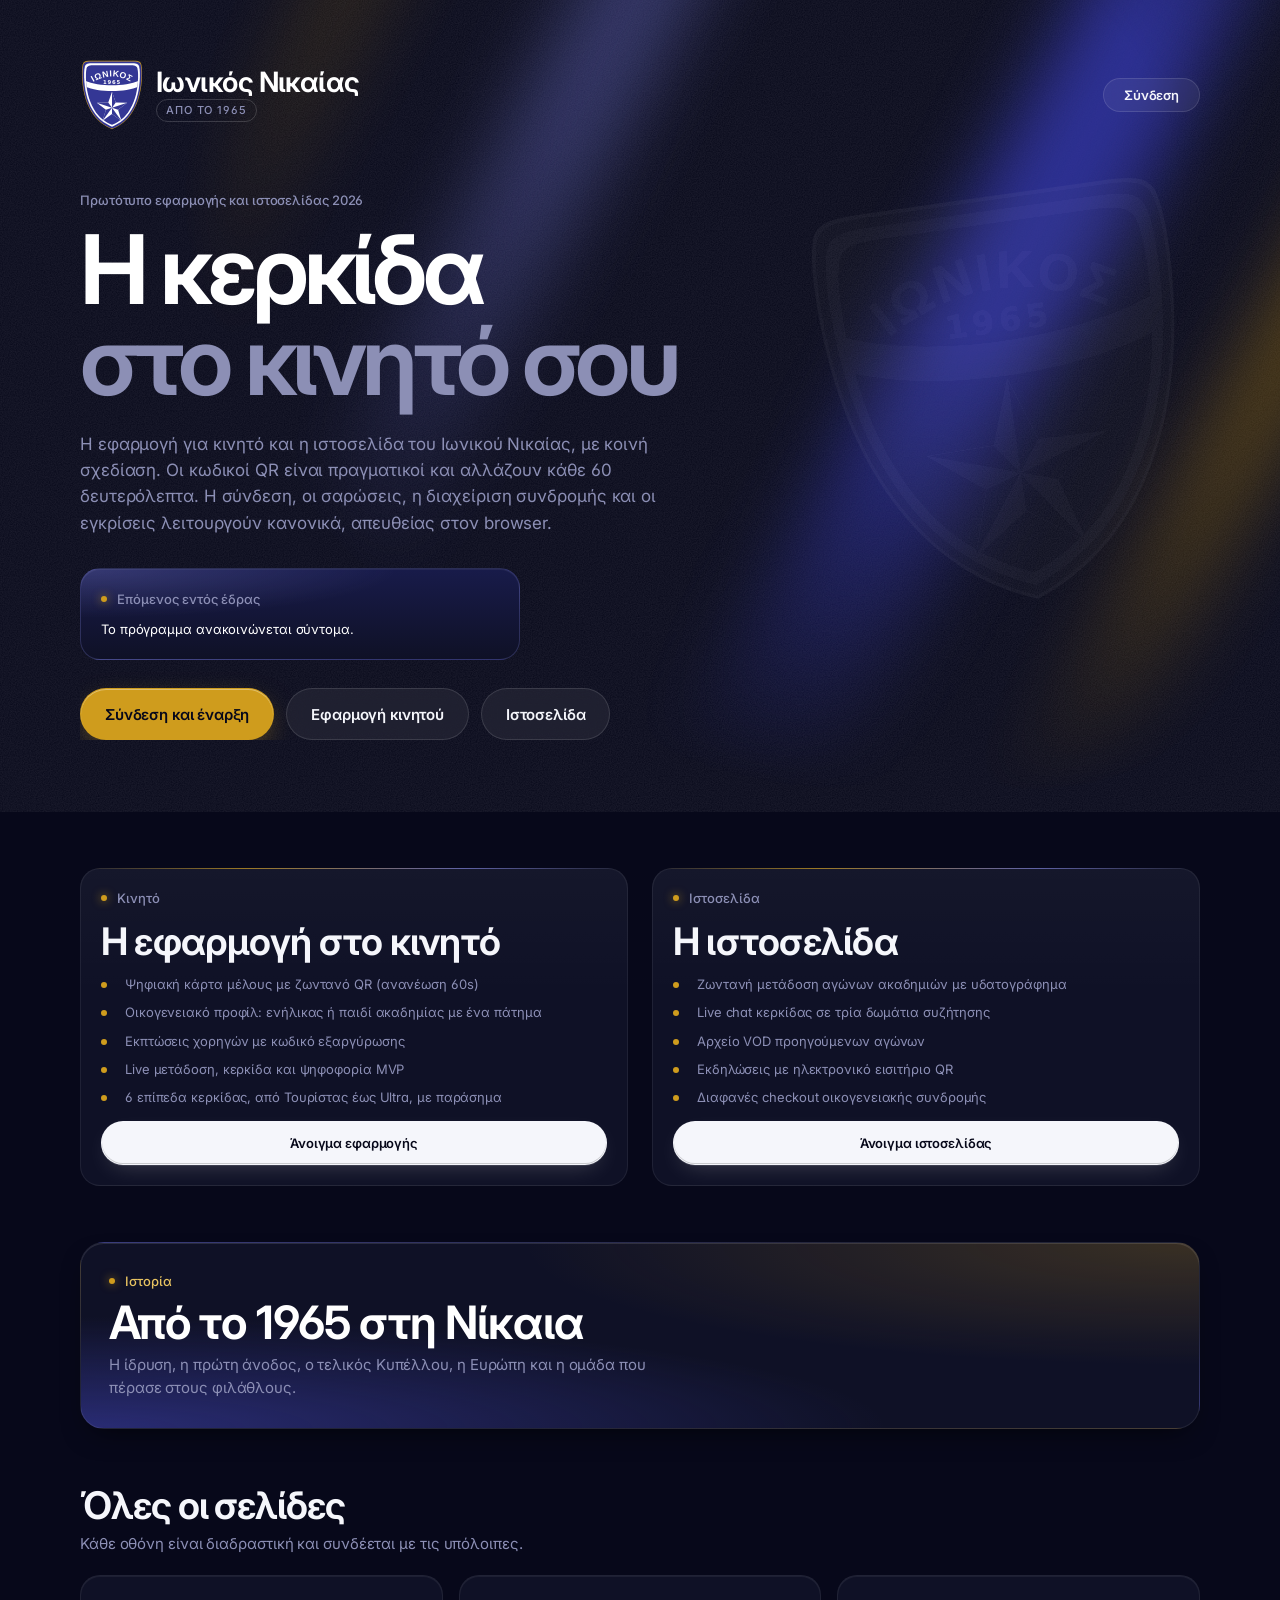
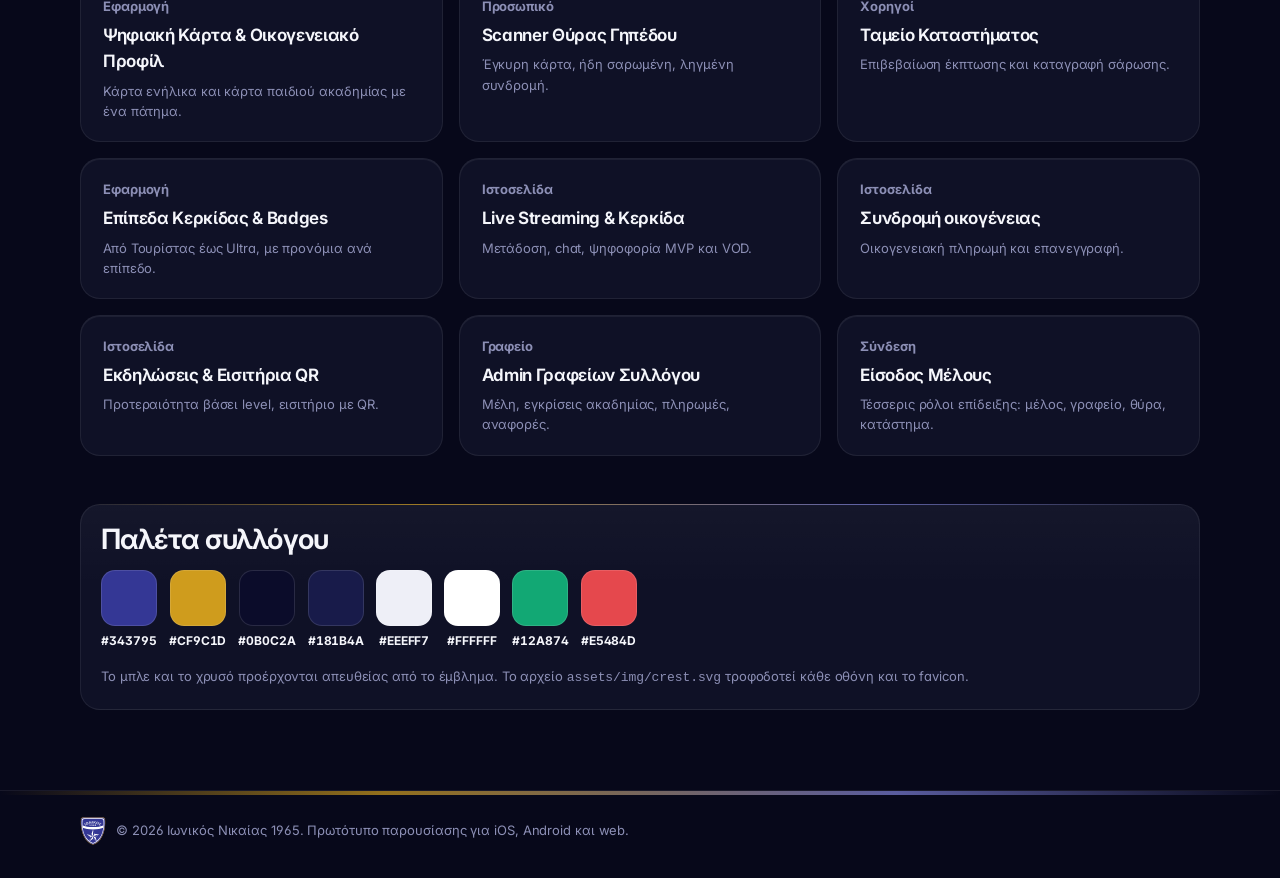
==== commit f8cf2e81: "Κύλιση σε κάθε οθόνη αφής, ελαφρύτερα εφέ στο κινητό Ο κανόνας για την κύλιση ισχύει πλέον σε κάθε ο" ====
--- a/index.html
+++ b/index.html
@@ -9,9 +9,9 @@
 <link rel="preconnect" href="https://fonts.googleapis.com">
 <link rel="preconnect" href="https://fonts.gstatic.com" crossorigin>
 <link href="https://fonts.googleapis.com/css2?family=Inter:wght@400..800&display=swap" rel="stylesheet">
-<link rel="stylesheet" href="assets/css/tokens.css?v=20261108L6">
-<link rel="stylesheet" href="assets/css/components.css?v=20261108L6">
-<link rel="stylesheet" href="assets/css/shell.css?v=20261108L6">
+<link rel="stylesheet" href="assets/css/tokens.css?v=20261108m16">
+<link rel="stylesheet" href="assets/css/components.css?v=20261108m16">
+<link rel="stylesheet" href="assets/css/shell.css?v=20261108m16">
 <style>
   .hero {
     position: relative;
@@ -82,8 +82,7 @@
     .hero__top { margin-bottom: 36px; }
   }
 </style>
-<link rel="stylesheet" href="assets/css/modern.css?v=20261108L6">
-<link rel="stylesheet" href="assets/css/light.css?v=20261108L6">
+<link rel="stylesheet" href="assets/css/modern.css?v=20261108m16">
 </head>
 <body>
 
@@ -235,9 +234,9 @@
   </div>
 </footer>
 
-<script src="assets/js/data.js?v=20261108L6"></script>
-<script src="assets/js/core.js?v=20261108L6"></script>
-<script src="assets/js/icons.js?v=20261108L6"></script>
+<script src="assets/js/data.js?v=20261108m16"></script>
+<script src="assets/js/core.js?v=20261108m16"></script>
+<script src="assets/js/icons.js?v=20261108m16"></script>
 <script>
   (function () {
     var ION = window.ION, p = ION.Auth.activeProfile();
--- a/assets/css/modern.css
+++ b/assets/css/modern.css
@@ -486,3 +486,11 @@
   .timeline::before { left: 157px; }
   .timeline__item::before { left: 152px; }
 }
+
+/* Οθόνες αφής: χωρίς κινούμενες δέσμες και θόλωμα πίσω από κουμπιά,
+   για ομαλή κύλιση σε πιο αδύναμα κινητά Android. */
+@media (pointer: coarse) {
+  .hero::after, .matchday::after { animation: none; }
+  .btn--ghost, .btn--outline, .toast, .appbar, .appbar--ink, .tabbar, .auth__card { backdrop-filter: none; }
+  .stage { background-attachment: scroll; }
+}
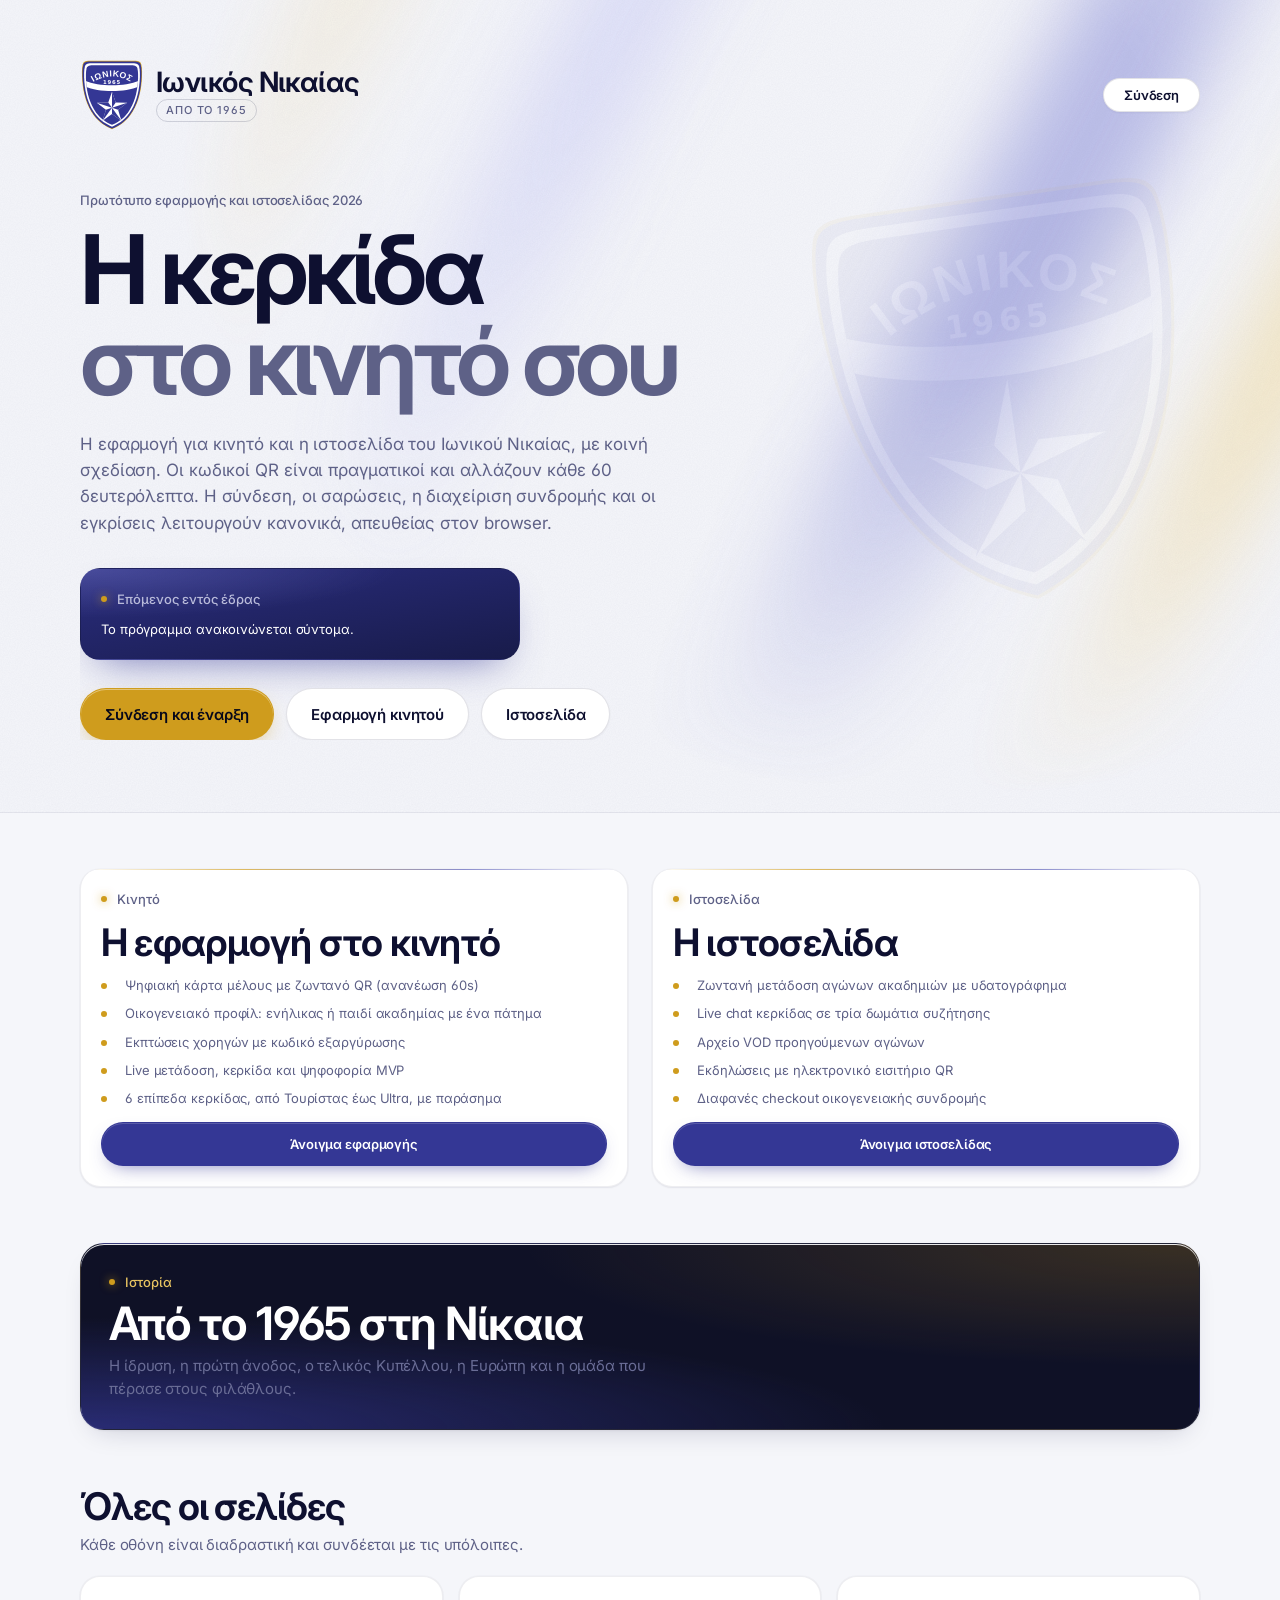
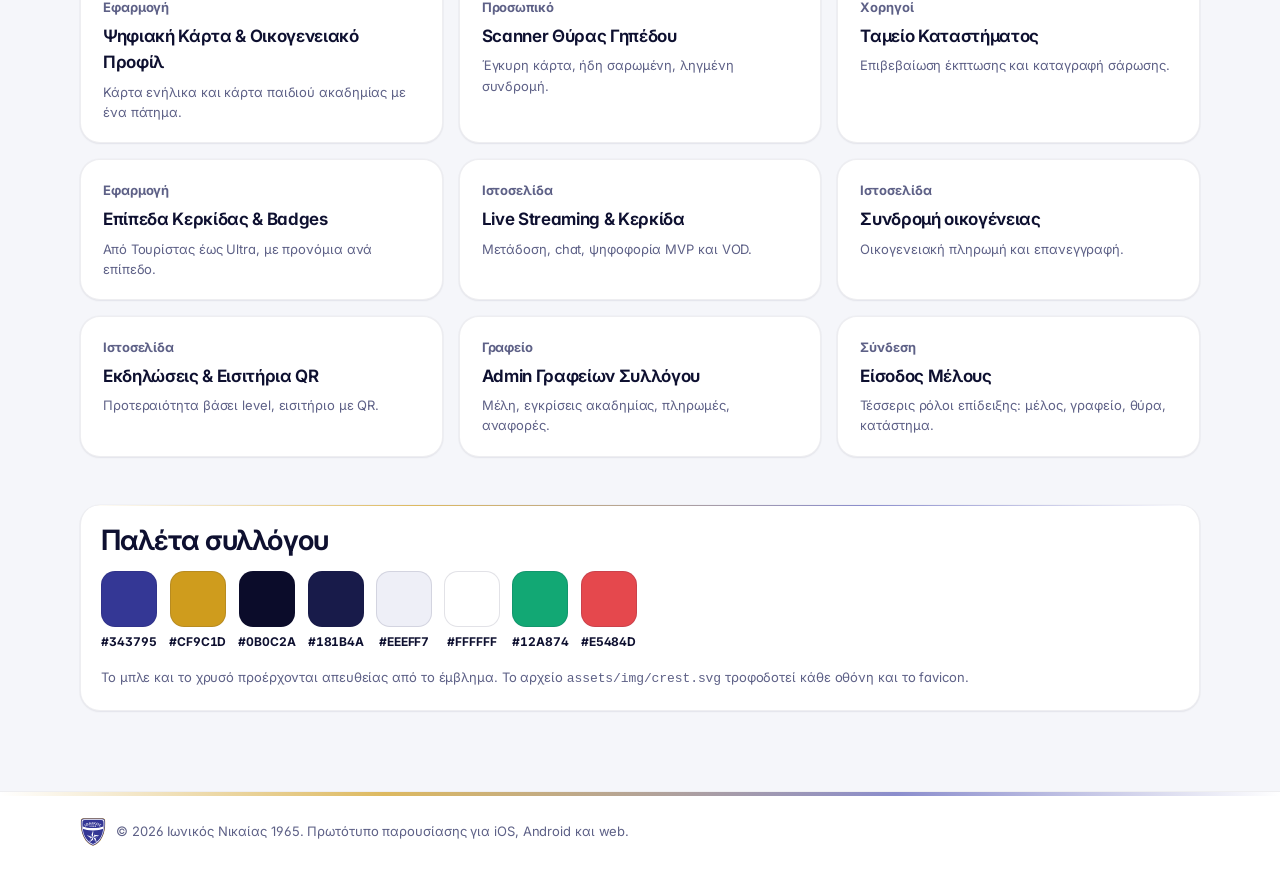
==== commit 61259da5: "Συγχώνευση αλλαγών από τη σκοτεινή εκδοχή Co-Authored-By: Claude Opus 5.5 <noreply@anthropic.com>  #" ====
--- a/index.html
+++ b/index.html
@@ -9,9 +9,9 @@
 <link rel="preconnect" href="https://fonts.googleapis.com">
 <link rel="preconnect" href="https://fonts.gstatic.com" crossorigin>
 <link href="https://fonts.googleapis.com/css2?family=Inter:wght@400..800&display=swap" rel="stylesheet">
-<link rel="stylesheet" href="assets/css/tokens.css?v=20261108m16">
-<link rel="stylesheet" href="assets/css/components.css?v=20261108m16">
-<link rel="stylesheet" href="assets/css/shell.css?v=20261108m16">
+<link rel="stylesheet" href="assets/css/tokens.css?v=20261108L7">
+<link rel="stylesheet" href="assets/css/components.css?v=20261108L7">
+<link rel="stylesheet" href="assets/css/shell.css?v=20261108L7">
 <style>
   .hero {
     position: relative;
@@ -82,7 +82,8 @@
     .hero__top { margin-bottom: 36px; }
   }
 </style>
-<link rel="stylesheet" href="assets/css/modern.css?v=20261108m16">
+<link rel="stylesheet" href="assets/css/modern.css?v=20261108L7">
+<link rel="stylesheet" href="assets/css/light.css?v=20261108L7">
 </head>
 <body>
 
@@ -234,9 +235,9 @@
   </div>
 </footer>
 
-<script src="assets/js/data.js?v=20261108m16"></script>
-<script src="assets/js/core.js?v=20261108m16"></script>
-<script src="assets/js/icons.js?v=20261108m16"></script>
+<script src="assets/js/data.js?v=20261108L7"></script>
+<script src="assets/js/core.js?v=20261108L7"></script>
+<script src="assets/js/icons.js?v=20261108L7"></script>
 <script>
   (function () {
     var ION = window.ION, p = ION.Auth.activeProfile();
--- a/assets/css/light.css
+++ b/assets/css/light.css
@@ -0,0 +1,267 @@
+/* ==========================================================================
+   ΙΩΝΙΚΟΣ 1965 :: Φωτεινό μοντέρνο θέμα
+   Φορτώνεται μετά το modern.css: ίδια σχεδίαση (Inter, χάπια, γυάλινη
+   πλοήγηση), αλλά σε λευκό και πολύ ανοιχτό γκρι. Σκοτεινά μένουν μόνο
+   το βίντεο, η κάρτα διαρκείας και οι μπλε κάρτες προβολής.
+   ========================================================================== */
+
+:root,
+.theme-dark,
+.theme-light,
+:root[data-theme="dark"] {
+  --ink-800: #F1F2F8;
+  --ink-300: #6A6D96;
+
+  --paper:     #FFFFFF;
+  --paper-50:  #F8F8FC;
+  --paper-100: #F5F6FA;
+  --paper-200: #ECEEF6;
+  --paper-300: #D9DCEB;
+
+  --ion-navy-100: #E9EAF7;
+  --ion-gold-100: #FBF3DE;
+  --ion-gold-600: #946E0E;
+  --ok-600:       #0B7F57;
+  --danger-600:   #C8363B;
+
+  --line-dark:      rgba(17, 19, 57, .10);
+  --line-dark-soft: rgba(17, 19, 57, .06);
+
+  --bg:          #F5F6FA;
+  --surface:     #FFFFFF;
+  --surface-2:   #F8F8FC;
+  --surface-3:   #ECEEF6;
+  --border:      rgba(17, 19, 57, .11);
+  --border-soft: rgba(17, 19, 57, .07);
+  --text:        #0E1030;
+  --text-muted:  #5E6187;
+  --text-soft:   #34376A;
+  --text-invert: #FFFFFF;
+  --accent-text: var(--ion-navy);
+
+  --hairline-top: inset 0 1px 0 rgba(255, 255, 255, .9);
+  --shadow-sm: 0 1px 2px rgba(17, 19, 57, .06), 0 0 0 1px rgba(17, 19, 57, .02);
+  --shadow-md: 0 1px 2px rgba(17, 19, 57, .05), 0 12px 28px -14px rgba(17, 19, 57, .22);
+  --shadow-lg: 0 30px 60px -24px rgba(17, 19, 57, .32), 0 0 0 1px rgba(17, 19, 57, .06);
+  --ring: 0 0 0 3px rgba(52, 55, 149, .3);
+
+  --floodlight:
+    radial-gradient(70% 50% at 50% -10%, rgba(110, 113, 192, .22), transparent 70%),
+    radial-gradient(40% 30% at 90% 0%, rgba(231, 195, 97, .22), transparent 70%);
+  --grain: url("data:image/svg+xml;utf8,<svg xmlns='http://www.w3.org/2000/svg' width='180' height='180'><filter id='n'><feTurbulence type='fractalNoise' baseFrequency='.85' numOctaves='2' stitchTiles='stitch'/><feColorMatrix values='0 0 0 0 .07  0 0 0 0 .08  0 0 0 0 .22  0 0 0 .05 0'/></filter><rect width='100%' height='100%' filter='url(%23n)'/></svg>");
+
+  color-scheme: light;
+}
+
+body { background: var(--bg); color: var(--text); }
+.gold { color: var(--ion-gold-600); }
+
+/* ---- Κουμπιά: μπλε χάπι για το κύριο --------------------------------- */
+.btn--primary, .btn:not([class*="btn--"]) {
+  --btn-bg: var(--ion-navy);
+  --btn-fg: #fff;
+  box-shadow: inset 0 1px 0 rgba(255, 255, 255, .18), 0 8px 20px -10px rgba(52, 55, 149, .7);
+}
+.btn--primary:hover:not(:disabled) { --btn-bg: #2A2D7E; }
+.btn--gold { box-shadow: inset 0 1px 0 rgba(255, 255, 255, .4), 0 8px 22px -10px rgba(207, 156, 29, .8); }
+.btn--ghost, .btn--outline,
+.theme-dark .btn--ghost, .theme-dark .btn--outline, .theme-light .btn--ghost {
+  --btn-bg: #fff;
+  --btn-fg: var(--text);
+  --btn-bd: rgba(17, 19, 57, .12);
+  box-shadow: 0 1px 2px rgba(17, 19, 57, .05);
+}
+.btn--ghost:hover:not(:disabled), .btn--outline:hover:not(:disabled),
+.theme-dark .btn--ghost:hover:not(:disabled) { background: #F1F2F8; }
+
+/* ---- Κάρτες και στοιχεία ---------------------------------------------- */
+.card { background: var(--surface); box-shadow: var(--shadow-sm); }
+.card--raised { box-shadow: var(--shadow-md); }
+.card--ink { background: var(--surface); color: var(--text); }
+.card--navy {
+  background:
+    radial-gradient(120% 90% at 0% 0%, rgba(110, 113, 192, .45), transparent 60%),
+    linear-gradient(170deg, #2A2D7E, #181B4A);
+  border-color: transparent;
+  color: #fff;
+  --text: #F5F6FB; --text-muted: #B9BBDA; --ink-300: #B9BBDA;
+  box-shadow: 0 18px 40px -20px rgba(52, 55, 149, .7);
+}
+.card--navy .countdown__unit { background: rgba(255, 255, 255, .08); border-color: rgba(255, 255, 255, .12); }
+.card--navy .countdown__unit b, .card--navy .countdown__count { color: #fff; }
+.card--navy .countdown__unit span { color: #B9BBDA; }
+.card--navy .btn--ghost { --btn-bg: rgba(255, 255, 255, .1); --btn-fg: #fff; --btn-bd: rgba(255, 255, 255, .2); box-shadow: none; }
+
+.chip { background: #fff; border-color: var(--border); }
+.chip:hover { border-color: rgba(17, 19, 57, .25); }
+.chip.is-active { background: var(--ion-navy); border-color: var(--ion-navy); color: #fff; }
+
+.segmented, .theme-dark .segmented, .theme-light .segmented { background: #ECEEF6; border-color: transparent; }
+.segmented__btn.is-active { background: #fff; color: var(--text); box-shadow: 0 1px 3px rgba(17, 19, 57, .14); }
+
+.badge--ok, .theme-dark .badge--ok { color: var(--ok-600); }
+.badge--danger, .theme-dark .badge--danger { color: var(--danger-600); }
+.badge--gold, .theme-dark .badge--gold { color: var(--ion-gold-600); }
+.badge--navy { background: var(--ion-navy-100); color: var(--ion-navy); }
+
+.row--clickable:hover { border-color: rgba(17, 19, 57, .18); box-shadow: var(--shadow-md); }
+.row__icon, .theme-dark .row__icon { background: var(--ion-navy-100); color: var(--ion-navy); }
+.row--clickable:hover .row__icon { background: var(--ion-gold-100); color: var(--ion-gold-600); }
+.stat--navy .stat__value, .theme-dark .stat--navy .stat__value { color: var(--ion-navy); }
+.stat--gold .stat__value, .theme-dark .stat--gold .stat__value { color: var(--ion-gold-600); }
+.stat--ok .stat__value { color: var(--ok-600); }
+
+.input, .select { background: #fff; }
+.input:focus, .select:focus { border-color: var(--ion-navy); }
+.option { background: #fff; }
+.option:hover { border-color: rgba(17, 19, 57, .25); }
+.option.is-selected { background: var(--ion-gold-100); }
+.option__tag, .theme-dark .option__tag { color: var(--ok-600); }
+.summary__line.is-credit, .theme-dark .summary__line.is-credit { color: var(--ok-600); }
+.perks__icon, .theme-light .perks__icon { background: var(--ion-gold-100); color: var(--ion-gold-600); }
+.plan__price, .theme-dark .plan__price { color: var(--ion-gold-600); }
+.card--navy .plan__price { color: var(--ion-gold-300); }
+.progress { background: #ECEEF6; }
+
+.modal, .modal.theme-light { background: #fff; color: var(--text); border-color: var(--border-soft); }
+.modal-backdrop { background: rgba(14, 16, 48, .35); }
+.sheet { background: #fff; }
+
+.seal, .theme-dark .seal { color: var(--text-muted); border-color: rgba(17, 19, 57, .16); }
+.crest-watermark::before, .hero .crest-watermark::before,
+.auth.crest-watermark::before, .matchday.crest-watermark::before { filter: none; opacity: .045; }
+
+/* ---- Ήρωες: απαλές δέσμες σε μπλε και χρυσό πάνω σε λευκό ----------- */
+.hero, .matchday { background: var(--grain), #F5F6FA; color: var(--text); }
+.hero { border-bottom: 1px solid var(--border-soft); }
+.hero::after, .matchday::after {
+  background: repeating-linear-gradient(118deg,
+    transparent 0 7%,
+    rgba(110, 113, 192, .55) 9% 14%,
+    transparent 17% 23%,
+    rgba(231, 195, 97, .7) 25% 27%,
+    transparent 30% 36%,
+    rgba(164, 166, 230, .5) 38% 41%,
+    transparent 44% 52%);
+  filter: blur(40px) saturate(1.2);
+  opacity: .8;
+}
+.matchday::after { opacity: .5; }
+.hero__kicker { color: var(--text-muted); }
+
+/* ---- Shells ---------------------------------------------------------- */
+.auth { background: var(--grain), var(--floodlight), #F5F6FA; }
+.auth__card, .auth__card.theme-light {
+  background: rgba(255, 255, 255, .78);
+  border-color: rgba(17, 19, 57, .08);
+  box-shadow: var(--shadow-lg);
+}
+.auth__demos { background: #F5F6FA; }
+.auth__demo { background: #fff; }
+.auth__demo:hover { background: #fff; border-color: var(--ion-navy); }
+
+.stage { background: var(--grain), var(--floodlight), #F5F6FA; color: var(--text); }
+.stage__brand p { color: var(--text-muted); }
+.phone {
+  box-shadow: 0 0 0 1px rgba(17, 19, 57, .2), 0 0 0 7px #0E1030, 0 0 0 8px rgba(17, 19, 57, .25),
+              0 50px 90px -30px rgba(17, 19, 57, .55), 0 0 120px -40px rgba(110, 113, 192, .6);
+}
+.phone--dark .phone__screen { background: var(--paper-50); }
+.phone__caption { color: var(--text-muted); }
+.appbar, .appbar--ink { background: rgba(255, 255, 255, .85); color: var(--text); }
+.appbar__action:hover { background: rgba(17, 19, 57, .06); }
+.tabbar, .phone--dark .tabbar { background: rgba(255, 255, 255, .9); }
+.tabbar__btn.is-active, .phone--dark .tabbar__btn.is-active { color: var(--ion-navy); }
+.phone__body::-webkit-scrollbar-thumb { background: var(--paper-300); }
+
+.web__nav {
+  background: rgba(255, 255, 255, .72);
+  border-color: rgba(17, 19, 57, .08);
+  box-shadow: 0 1px 2px rgba(17, 19, 57, .04), 0 18px 40px -24px rgba(17, 19, 57, .35);
+  color: var(--text);
+}
+.web__link:hover { color: var(--text); background: rgba(17, 19, 57, .05); }
+.web__link.is-active { color: var(--text); background: rgba(17, 19, 57, .07); box-shadow: none; }
+.web__who:hover { color: var(--text); background: rgba(17, 19, 57, .05); }
+.web__foot { background: #fff; color: var(--text-muted); }
+.web__foot a { color: var(--text); text-decoration-color: rgba(17, 19, 57, .3); }
+
+.admin__side { background: #EDEEF5; color: var(--text); border-right-color: var(--border-soft); }
+.admin__brand strong { color: var(--text); }
+.admin__navbtn { color: var(--text-soft); }
+.admin__navbtn:hover { background: rgba(17, 19, 57, .05); color: var(--text); }
+.admin__navbtn.is-active { background: #fff; color: var(--text); box-shadow: 0 1px 3px rgba(17, 19, 57, .12); }
+.admin__foot { color: var(--ok-600); }
+.table tbody tr:hover { background: #F8F8FC; }
+
+/* ---- Ζωντανά ----------------------------------------------------------- */
+.live-pin { background: var(--paper-50); box-shadow: 0 12px 16px -14px rgba(17, 19, 57, .35); }
+@media (max-width: 960px) {
+  .live-main { background: var(--bg); box-shadow: 0 12px 18px -14px rgba(17, 19, 57, .35); }
+}
+.scoreline__comp { color: var(--ion-gold-600); }
+.chat__msg { background: #F5F6FA; }
+.live-chat .chat__msg { background: #F5F6FA; }
+.chat__msg--own { background: var(--ion-gold-100); }
+.chat__user, .leaderboard .leaderboard__name { filter: brightness(.6) saturate(1.3); }
+.chat__title { color: color-mix(in srgb, var(--tier) 62%, #1A1300); background: color-mix(in srgb, var(--tier) 16%, transparent); }
+.chat__input { color: var(--text); background: #fff; border-color: var(--border); }
+.chat__input::placeholder { color: var(--text-muted); }
+.chat__scroll::-webkit-scrollbar-thumb { background: var(--paper-300); }
+
+.poll { background: #FFFBF0; border-color: rgba(207, 156, 29, .45); }
+.poll__q { color: var(--ion-gold-600); }
+.poll__opt { background: #fff; }
+.poll__fill { background: rgba(52, 55, 149, .14); }
+
+.reaction { background: #fff; border-color: var(--border); box-shadow: 0 1px 2px rgba(17, 19, 57, .05); }
+.reaction:hover { background: #fff; border-color: var(--ion-gold); }
+.noise__bar { background: #ECEEF6; }
+.noise__label { color: var(--ion-gold-600); }
+
+.predict { background: linear-gradient(180deg, #EEEFFA, #fff); color: var(--text); border-color: var(--border); }
+.predict__title { color: var(--ion-navy); }
+.predict__score, .predict__result b { color: var(--text); }
+.predict__result { background: #F5F6FA; }
+.predict__verdict.is-exact, .predict__result.is-exact b { color: var(--ion-gold-600); }
+.predict__verdict.is-outcome, .predict__result.is-outcome b { color: var(--ok-600); }
+
+.trophy-summary { background: #fff; color: var(--text); }
+.trophy-summary__count b { color: var(--text); }
+.trophy { box-shadow: inset 0 2px 0 var(--tier), var(--shadow-sm); }
+.ladder__item.is-high { background: linear-gradient(120deg, var(--ion-navy), #2A2D7E); color: #fff; }
+.ladder__item.is-high .ladder__perk { color: var(--ion-gold-300); }
+.ladder__item.is-top { background: linear-gradient(120deg, #23266A, #0E1030); color: #fff; }
+.ladder__item.is-top .ladder__perk { color: #fff; }
+.ladder__item.is-current { border-color: var(--ion-navy); box-shadow: inset 3px 0 0 var(--tier), 0 0 0 1px var(--ion-navy); }
+
+.standings tr.is-us td { background: var(--ion-gold-100); }
+.standings tr.is-us td.team { color: var(--ion-navy); }
+.leaderboard tr.is-you td { background: var(--ion-gold-100); }
+.match-card__score { background: var(--ion-navy); color: #fff; }
+
+.countdown__unit { background: #fff; border-color: var(--border); }
+.countdown__unit b, .countdown__count { color: var(--text); }
+.countdown__unit span { color: var(--text-muted); }
+
+.bus { background: #fff; }
+.bus__front { background: var(--ion-navy); color: #fff; }
+.bus__seat { background: #F5F6FA; }
+.bus__seat.is-mine { background: var(--ion-navy); border-color: var(--ion-navy); box-shadow: 0 0 0 2px var(--ion-gold); }
+.trip__left { color: var(--ion-navy); }
+
+.timeline__year { color: var(--ion-navy); }
+.timeline__sport.is-club { background: var(--ion-navy-100); color: var(--ion-navy); }
+.history-sources a { color: var(--ion-navy); }
+.history-hero__intro { color: var(--text-muted); }
+
+.info__icon { color: var(--ok-600); }
+.info__icon--navy { background: var(--ion-navy-100); color: var(--ion-navy); }
+.empty { background: #fff; }
+
+/* Αρχική */
+.hero { color: var(--text); }
+.hero p.lead { color: var(--text-muted); }
+.screen-link { background: #fff; box-shadow: var(--shadow-sm); }
+.screen-link:hover { border-color: rgba(17, 19, 57, .18); box-shadow: var(--shadow-md); }
+.sw__chip { border-color: rgba(17, 19, 57, .12); }
